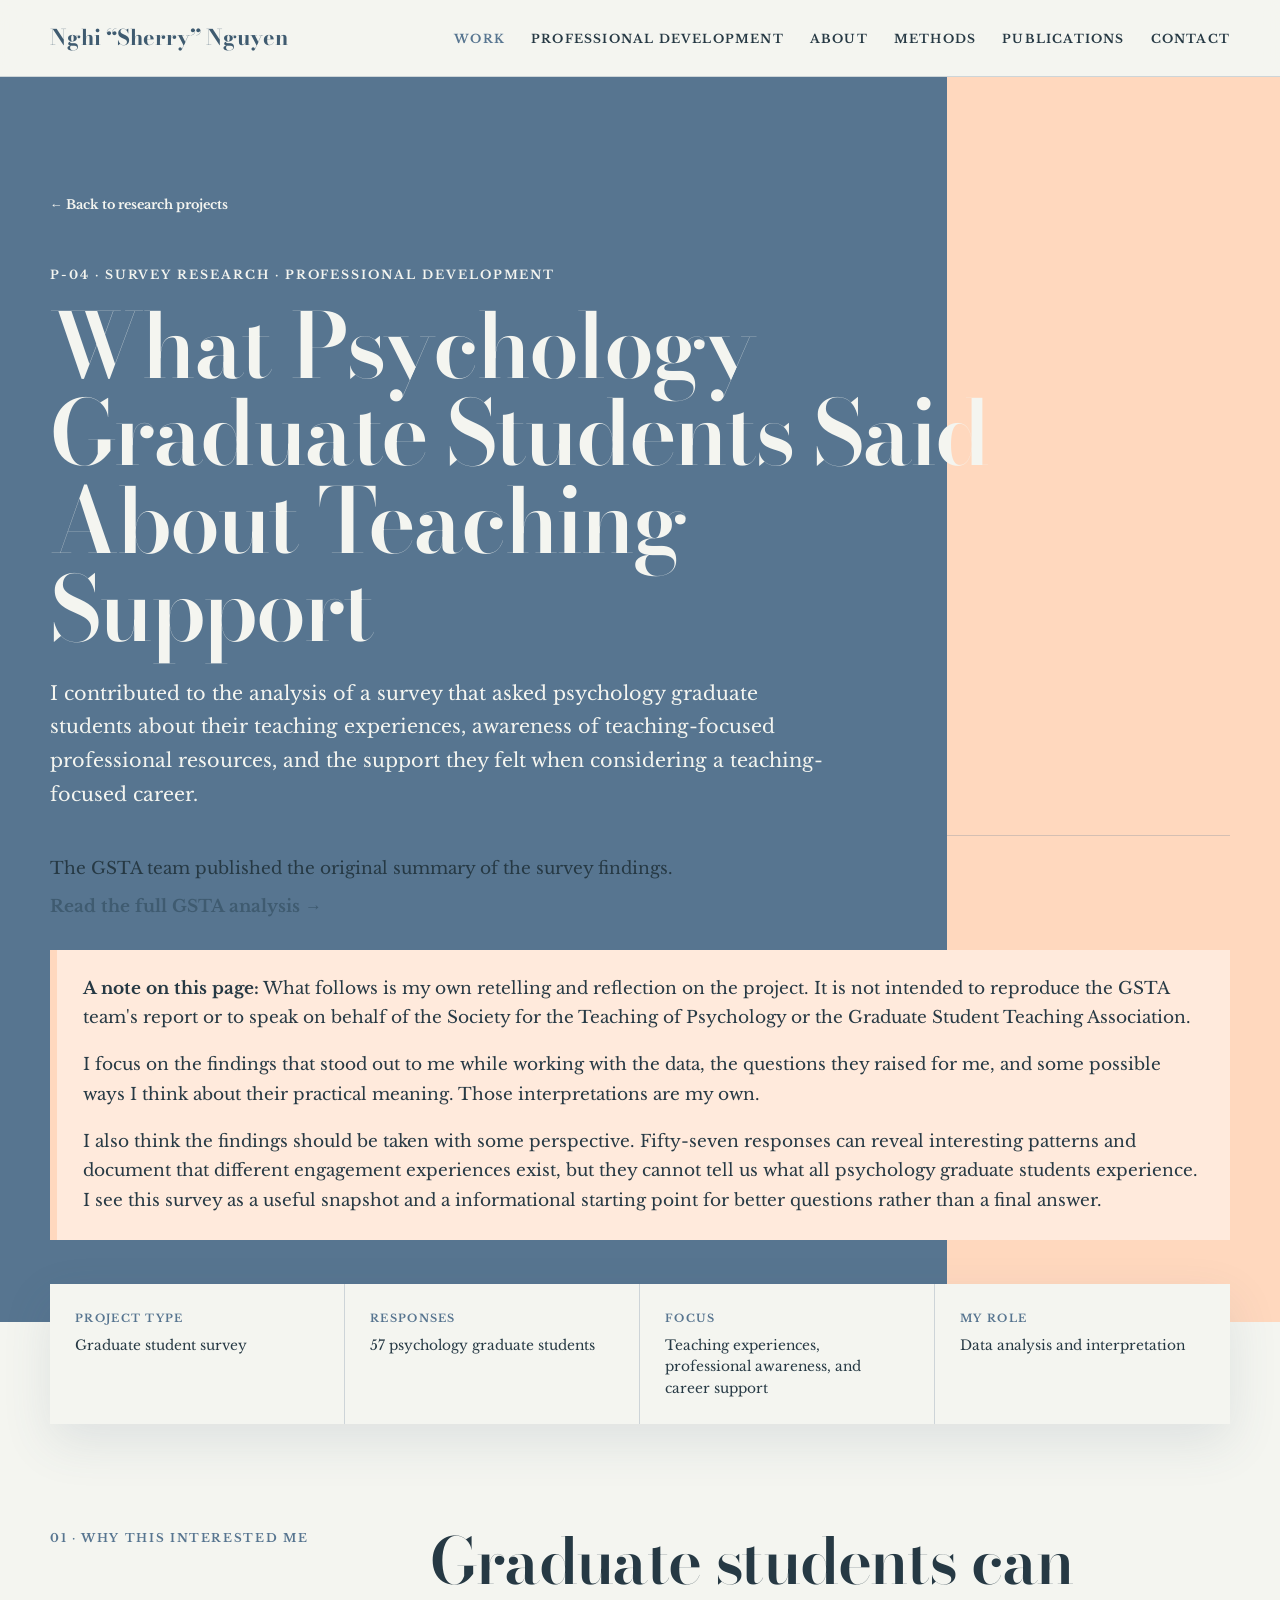
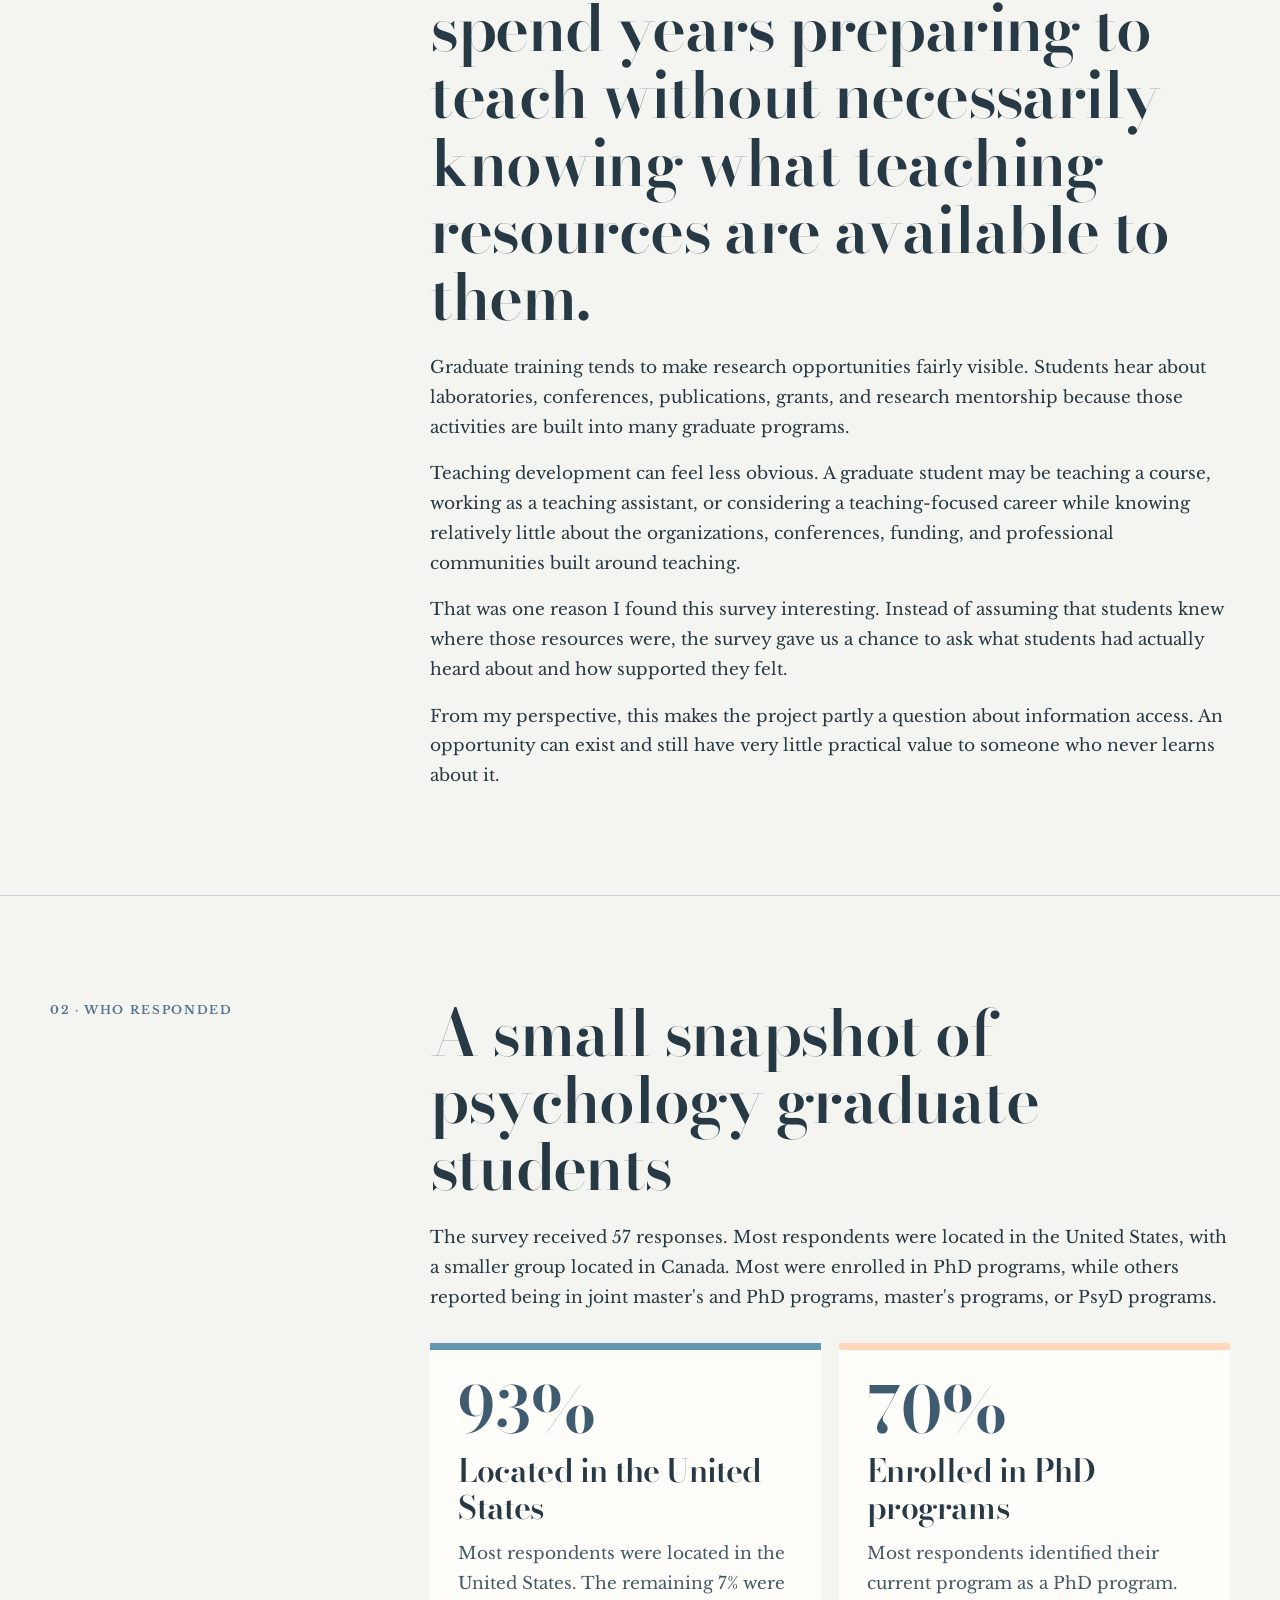
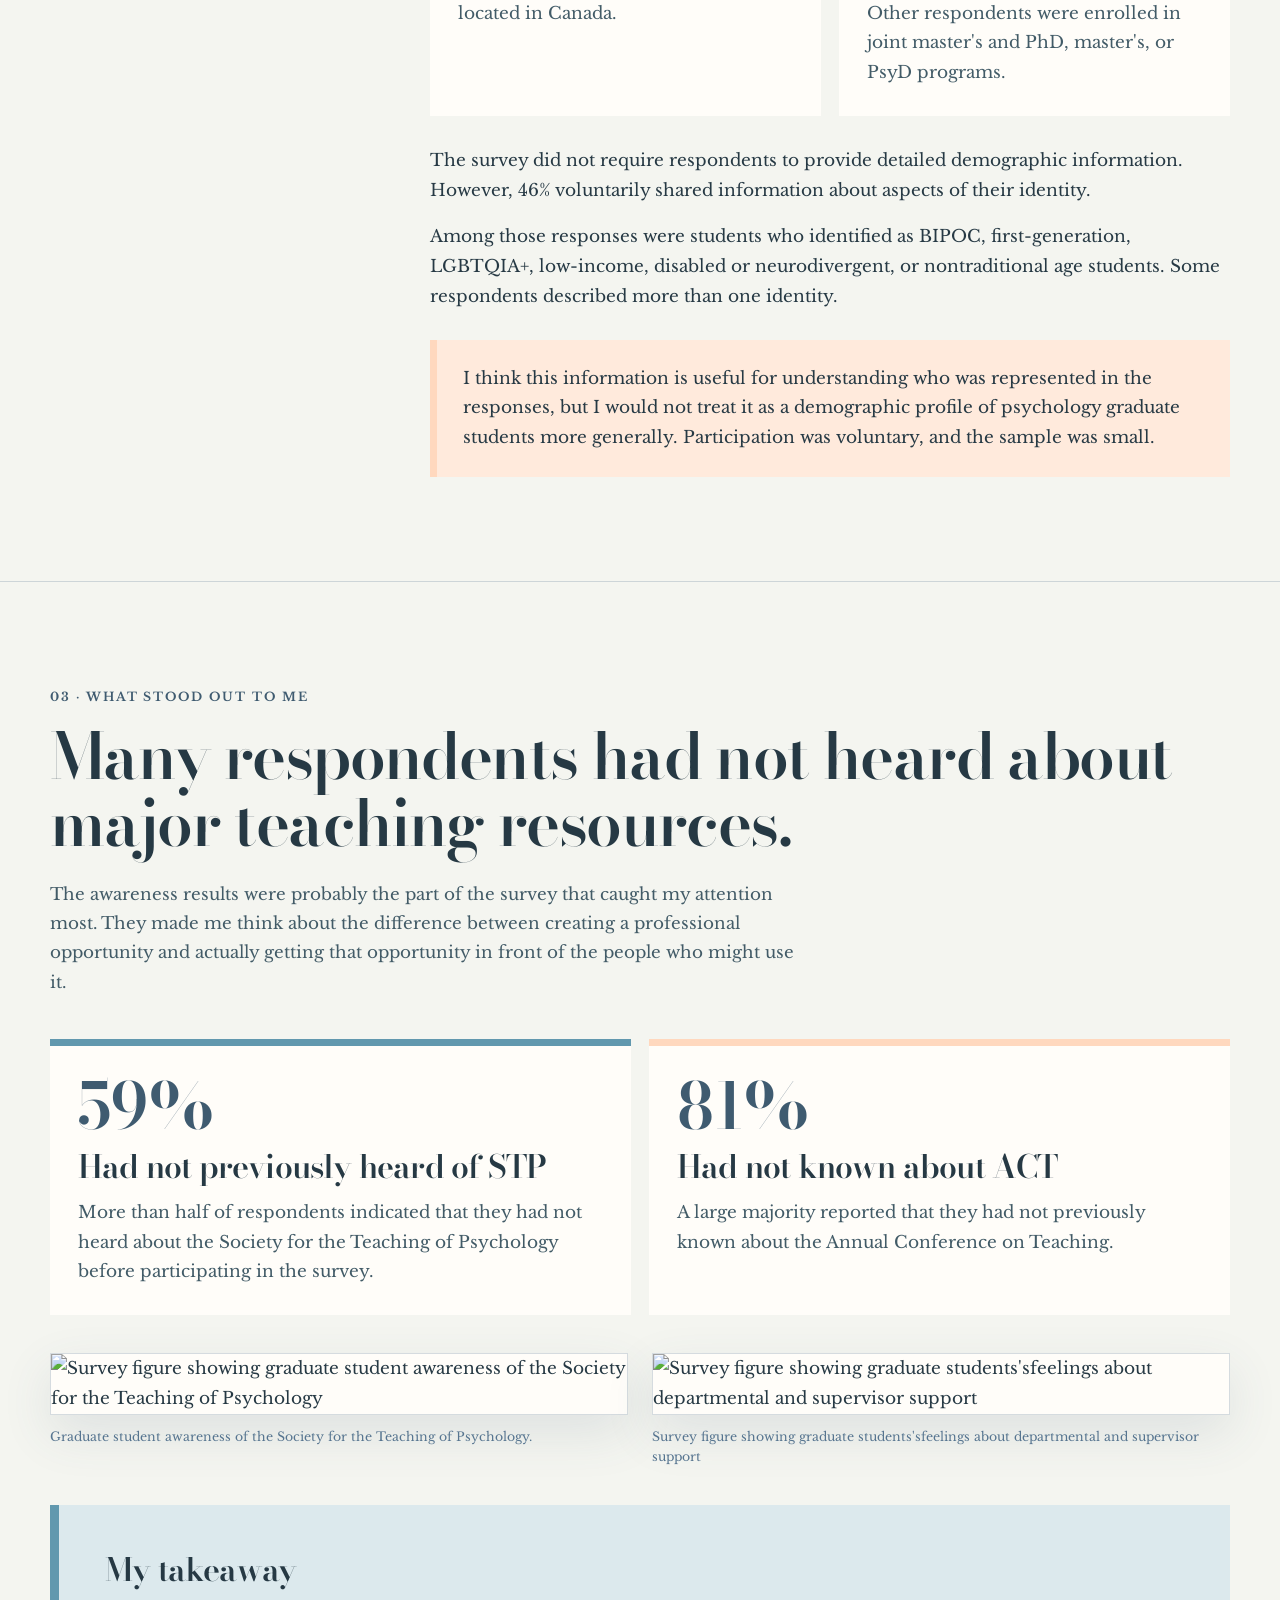
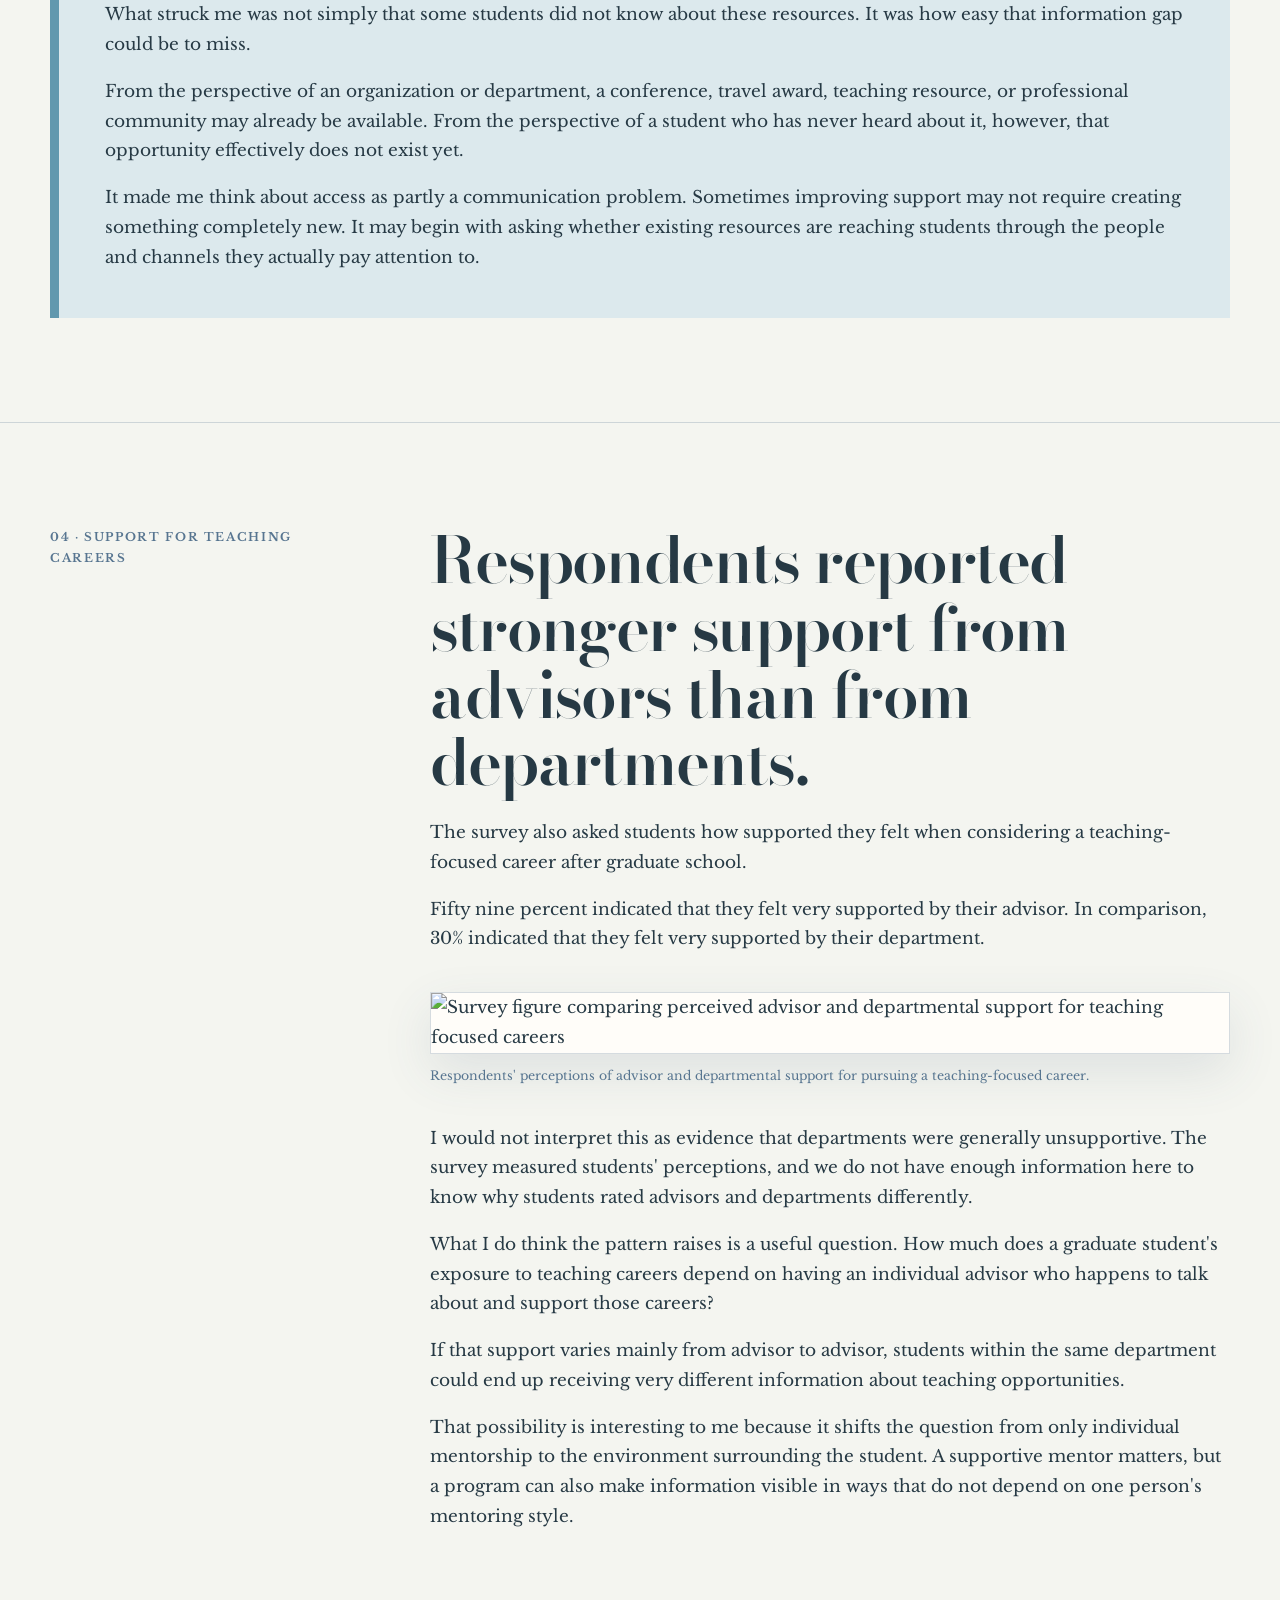
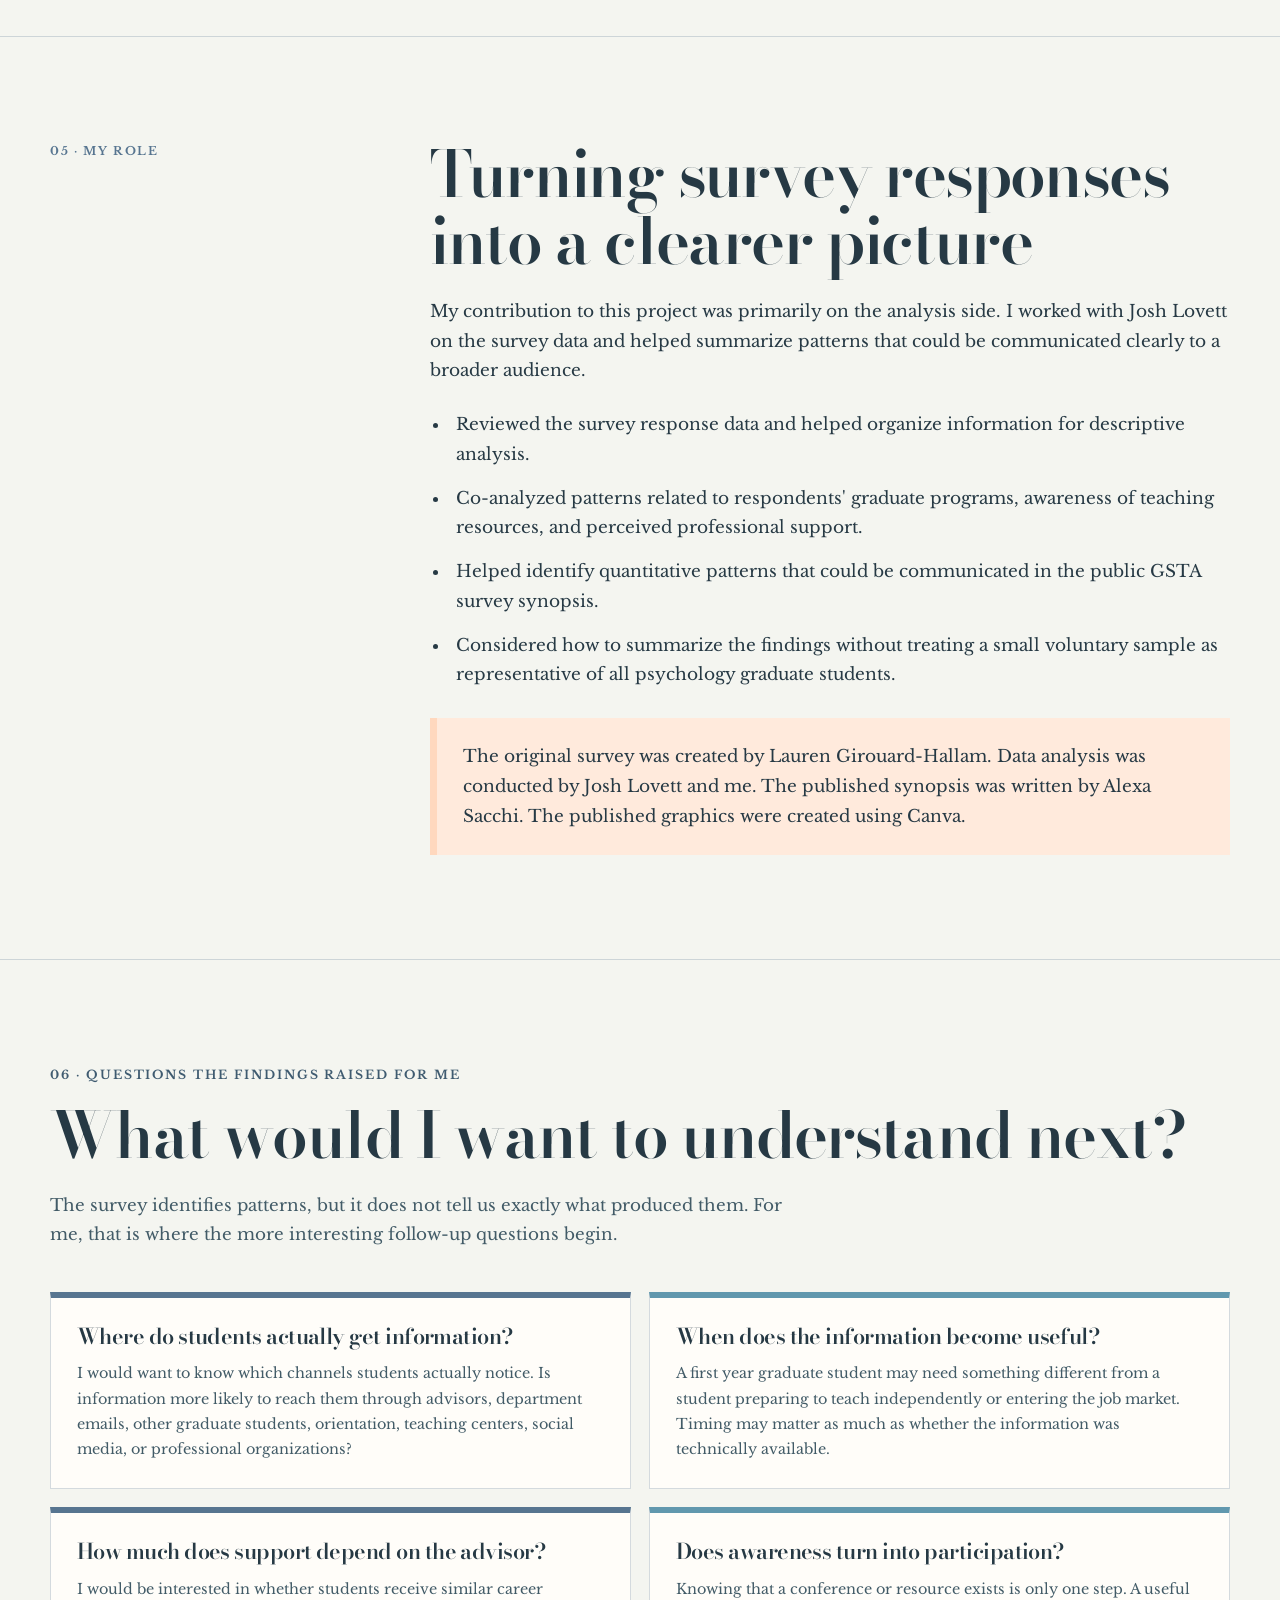
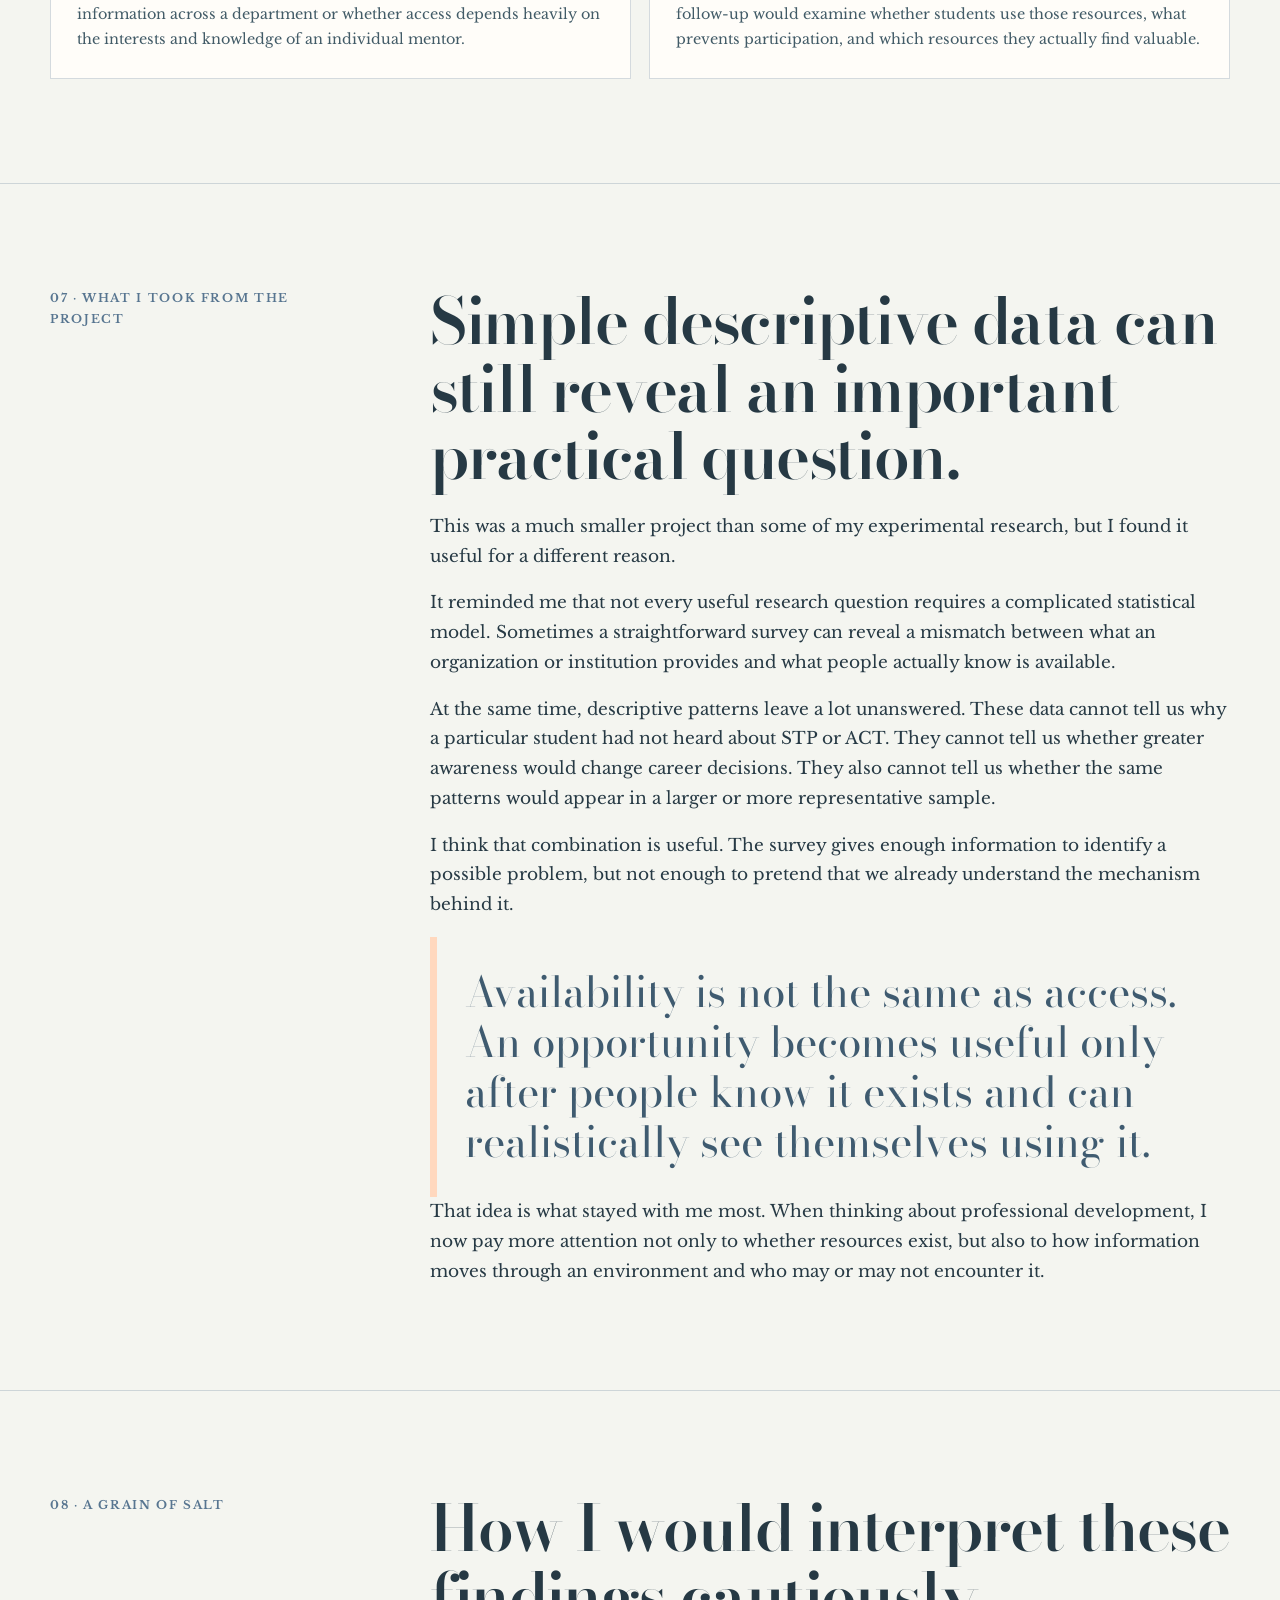
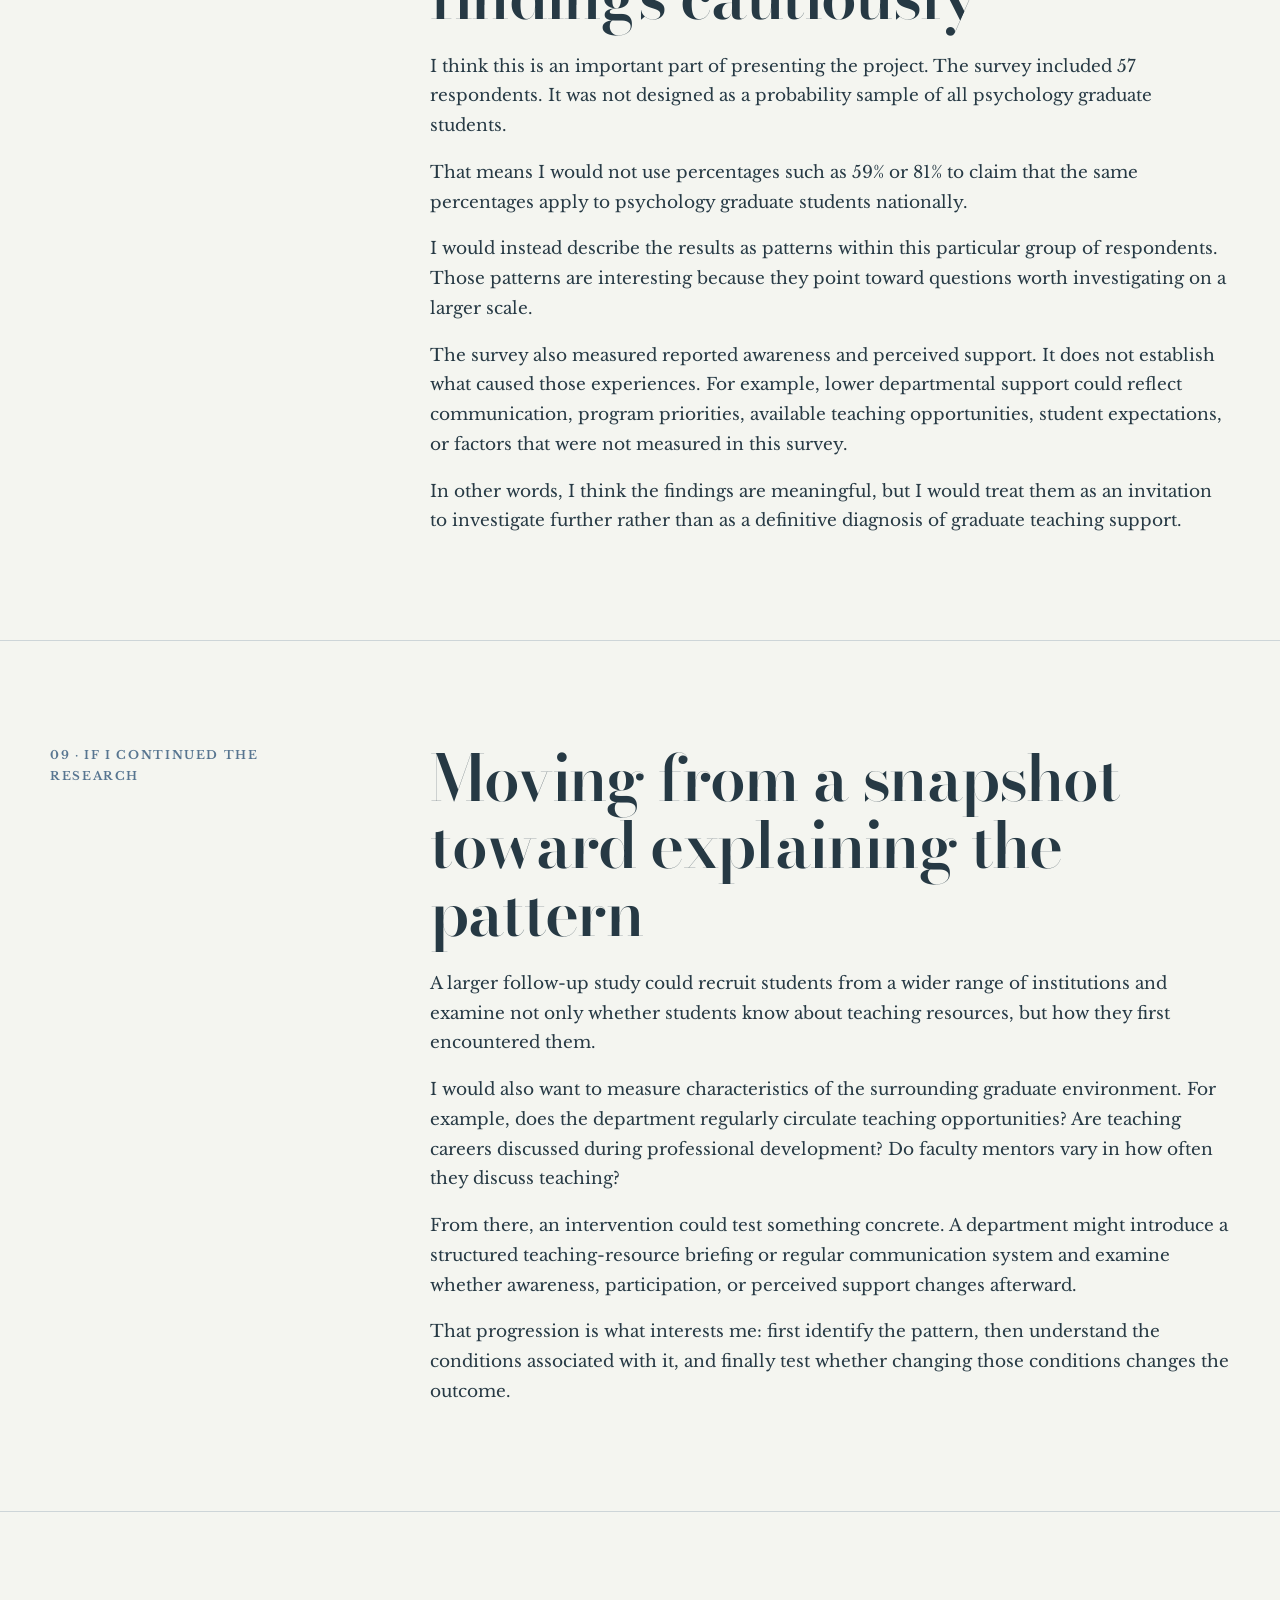
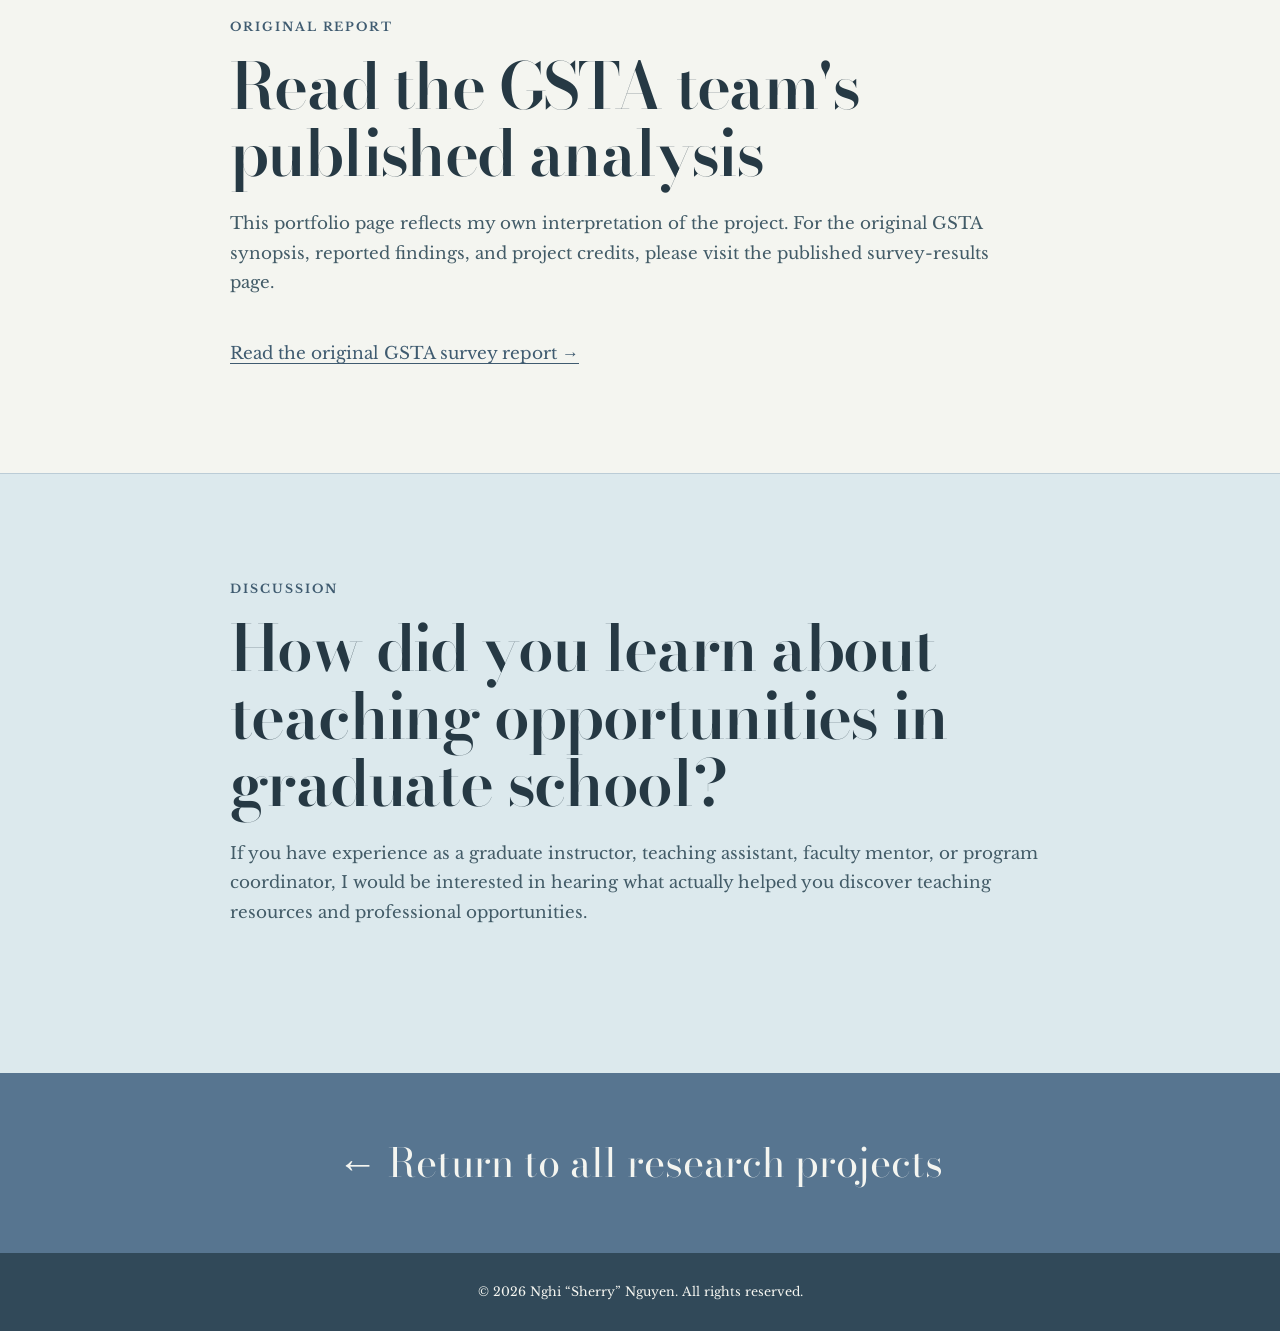
==== gsta.html @ 6482a4ff "Create gsta.html" ====
<!DOCTYPE html>
<html lang="en">

<head>

  <meta charset="UTF-8">

  <meta
    name="viewport"
    content="width=device-width, initial-scale=1.0"
  >

  <meta
    name="description"
    content="A personal research portfolio reflection on a survey of psychology graduate students' teaching experiences, professional awareness, and perceived career support."
  >

  <title>
    Graduate Student Teaching Assistant Experiences
  </title>

  <link rel="stylesheet" href="./themestyles.css">


  <style>

    /* ---------------------------------
       PERSONAL REFLECTION NOTE
    --------------------------------- */

    .personal-note {
      margin-top: 28px;
      padding: 24px 26px;

      background: var(--peach-soft);
      border-left: 7px solid var(--peach);

      color: var(--ink);
    }

    .personal-note p {
      color: var(--ink);
    }

    .personal-note p:last-child {
      margin-bottom: 0;
    }


    /* ---------------------------------
       SOURCE LINK
    --------------------------------- */

    .source-note {
      margin-top: 24px;
      padding-top: 18px;

      border-top: 1px solid var(--line);
    }

    .source-note p {
      margin-bottom: 8px;
    }


    /* ---------------------------------
       FINDING CARDS
    --------------------------------- */

    .finding-grid {
      display: grid;

      grid-template-columns:
        repeat(2, minmax(0, 1fr));

      gap: 18px;

      margin-top: 30px;
      margin-bottom: 30px;
    }


    .finding-card {
      padding: 28px;

      background: var(--paper);

      border-top:
        7px solid var(--delphinium);
    }


    .finding-card:nth-child(even) {
      border-top-color: var(--peach);
    }


    .finding-number {
      display: block;

      margin-bottom: 10px;

      color: var(--slate-dark);

      font-family: var(--display);

      font-size:
        clamp(2.5rem, 5vw, 4rem);

      font-weight: 600;

      line-height: 1;
    }


    .finding-card h3 {
      color: var(--ink);
    }


    .finding-card p {
      margin-bottom: 0;

      color: #425b67;
    }


    /* ---------------------------------
       IMAGES INSIDE CASE STUDY
    --------------------------------- */

    .case-figure {
      margin: 38px 0;
    }


    .case-figure img {
      width: 100%;
      height: auto;

      display: block;

      background: var(--paper);

      border: 1px solid var(--line);

      box-shadow: var(--shadow);
    }


    .case-figure figcaption {
      margin-top: 12px;

      color: var(--slate);

      font-size: 0.78rem;

      line-height: 1.6;
    }


    .case-image-grid {
      display: grid;

      grid-template-columns:
        repeat(2, minmax(0, 1fr));

      gap: 24px;

      margin: 38px 0;
    }


    .case-image-grid .case-figure {
      margin: 0;
    }


    /* ---------------------------------
       REFLECTION PANEL
    --------------------------------- */

    .reflection-panel {
      margin-top: 34px;

      padding:
        clamp(28px, 5vw, 46px);

      background: var(--blue-soft);

      border-left:
        9px solid var(--delphinium);

      color: var(--ink);
    }


    .reflection-panel h3 {
      color: var(--ink);
    }


    .reflection-panel p {
      color: var(--ink);
    }


    .reflection-panel p:last-child {
      margin-bottom: 0;
    }


    /* ---------------------------------
       ROLE LIST
    --------------------------------- */

    .role-list {
      margin-top: 24px;
    }


    .role-list li {
      margin-bottom: 14px;
    }


    /* ---------------------------------
       RESPONSIVE
    --------------------------------- */

    @media (max-width: 900px) {

      .finding-grid,
      .case-image-grid {
        grid-template-columns: 1fr;
      }

    }

  </style>

</head>



<body>


  <!-- =================================
       NAVIGATION
  ================================== -->

  <nav
    class="site-nav"
    aria-label="Primary navigation"
  >

    <div class="container nav-inner">

      <a
        class="site-name"
        href="index.html#top"
      >
        Nghi “Sherry” Nguyen
      </a>


      <div class="nav-links">

        <a
          href="index.html#work"
          aria-current="page"
        >
          Work
        </a>

        <a
          href="index.html#professional-development"
        >
          Professional Development
        </a>

        <a href="index.html#about">
          About
        </a>

        <a href="index.html#methods">
          Methods
        </a>

        <a href="index.html#publications">
          Publications
        </a>

        <a href="index.html#contact">
          Contact
        </a>

      </div>

    </div>

  </nav>



  <!-- =================================
       HERO
  ================================== -->

  <header class="case-hero">

    <div class="container">

      <a
        class="back-link"
        href="index.html#work"
      >
        ← Back to research projects
      </a>


      <p class="eyebrow">
        P-04 · Survey research · Professional development
      </p>


      <h1>
        What Psychology Graduate Students Said About Teaching Support
      </h1>


      <p class="case-summary">

        I contributed to the analysis of a survey that asked psychology
        graduate students about their teaching experiences, awareness of
        teaching-focused professional resources, and the support they felt
        when considering a teaching-focused career.

      </p>


      <div class="source-note">

        <p>
          The GSTA team published the original summary of the survey findings.
        </p>

        <a
          class="text-link"
          href="https://teachpsych.org/GSTA-Corner/13479927"
          target="_blank"
          rel="noopener noreferrer"
        >
          Read the full GSTA analysis →
        </a>

      </div>


      <div class="personal-note">

        <p>

          <strong>A note on this page:</strong>

          What follows is my own retelling and reflection on the project.
          It is not intended to reproduce the GSTA team's report or to speak
          on behalf of the Society for the Teaching of Psychology or the
          Graduate Student Teaching Association.

        </p>


        <p>

          I focus on the findings that stood out to me while working with
          the data, the questions they raised for me, and some possible ways
          I think about their practical meaning. Those interpretations are
          my own.

        </p>


        <p>

          I also think the findings should be taken with some perspective.
          Fifty-seven responses can reveal interesting patterns and document that different engagement experiences exist, but they
          cannot tell us what all psychology graduate students experience.
          I see this survey as a useful snapshot and a informational starting point for
          better questions rather than a final answer.

        </p>

      </div>

    </div>

  </header>



  <main>


    <!-- =================================
         PROJECT SNAPSHOT
    ================================== -->

    <div class="container snapshot-wrap">

      <dl class="snapshot">


        <div>

          <dt>
            Project type
          </dt>

          <dd>
            Graduate student survey
          </dd>

        </div>


        <div>

          <dt>
            Responses
          </dt>

          <dd>
            57 psychology graduate students
          </dd>

        </div>


        <div>

          <dt>
            Focus
          </dt>

          <dd>
            Teaching experiences, professional awareness,
            and career support
          </dd>

        </div>


        <div>

          <dt>
            My role
          </dt>

          <dd>
            Data analysis and interpretation
          </dd>

        </div>


      </dl>

    </div>



    <!-- =================================
         01
    ================================== -->

    <section class="case-section">

      <div class="container case-layout">


        <p class="case-kicker">
          01 · Why this interested me 
        </p>


        <div class="case-content">


          <h2>
            Graduate students can spend years preparing to teach without
            necessarily knowing what teaching resources are available to them.
          </h2>


          <p>

            Graduate training tends to make research opportunities fairly
            visible. Students hear about laboratories, conferences,
            publications, grants, and research mentorship because those
            activities are built into many graduate programs.

          </p>


          <p>

            Teaching development can feel less obvious. A graduate student
            may be teaching a course, working as a teaching assistant, or
            considering a teaching-focused career while knowing relatively
            little about the organizations, conferences, funding, and
            professional communities built around teaching.

          </p>


          <p>

            That was one reason I found this survey interesting. Instead of
            assuming that students knew where those resources were, the survey
            gave us a chance to ask what students had actually heard about and
            how supported they felt.

          </p>


          <p>

            From my perspective, this makes the project partly a question
            about information access. An opportunity can exist and still have
            very little practical value to someone who never learns about it.

          </p>


        </div>

      </div>

    </section>



    <!-- =================================
         02
    ================================== -->

    <section class="case-section soft-blue-band">

      <div class="container case-layout">


        <p class="case-kicker">
          02 · Who responded
        </p>


        <div class="case-content">


          <h2>
            A small snapshot of psychology graduate students
          </h2>


          <p>

            The survey received 57 responses. Most respondents were located
            in the United States, with a smaller group located in Canada.
            Most were enrolled in PhD programs, while others reported being
            in joint master's and PhD programs, master's programs, or PsyD
            programs.

          </p>


          <div class="finding-grid">


            <article class="finding-card">

              <span class="finding-number">
                93%
              </span>

              <h3>
                Located in the United States
              </h3>

              <p>

                Most respondents were located in the United States.
                The remaining 7% were located in Canada.

              </p>

            </article>



            <article class="finding-card">

              <span class="finding-number">
                70%
              </span>

              <h3>
                Enrolled in PhD programs
              </h3>

              <p>

                Most respondents identified their current program as a
                PhD program. Other respondents were enrolled in joint
                master's and PhD, master's, or PsyD programs.

              </p>

            </article>


          </div>


          <p>

            The survey did not require respondents to provide detailed
            demographic information. However, 46% voluntarily shared
            information about aspects of their identity.

          </p>


          <p>

            Among those responses were students who identified as BIPOC,
            first-generation, LGBTQIA+, low-income, disabled or
            neurodivergent, or nontraditional age students. Some respondents
            described more than one identity.

          </p>


          <div class="personal-note">

            <p>

              I think this information is useful for understanding who was
              represented in the responses, but I would not treat it as a
              demographic profile of psychology graduate students more
              generally. Participation was voluntary, and the sample was small.

            </p>

          </div>


        </div>

      </div>

    </section>



    <!-- =================================
         03
    ================================== -->

    <section class="case-section">

      <div class="container">


        <p class="eyebrow">
          03 · What stood out to me
        </p>


        <h2>
          Many respondents had not heard about major teaching resources.
        </h2>


        <p class="section-intro">

          The awareness results were probably the part of the survey that
          caught my attention most. They made me think about the difference
          between creating a professional opportunity and actually getting
          that opportunity in front of the people who might use it.

        </p>



        <div class="finding-grid">


          <article class="finding-card">

            <span class="finding-number">
              59%
            </span>

            <h3>
              Had not previously heard of STP
            </h3>

            <p>

              More than half of respondents indicated that they had not
              heard about the Society for the Teaching of Psychology before
              participating in the survey.

            </p>

          </article>



          <article class="finding-card">

            <span class="finding-number">
              81%
            </span>

            <h3>
              Had not known about ACT
            </h3>

            <p>

              A large majority reported that they had not previously known
              about the Annual Conference on Teaching.

            </p>

          </article>


        </div>



        <!-- =================================
             SURVEY IMAGES
        ================================== -->

        <div class="case-image-grid">


          <figure class="case-figure">

            <img
              src="https://teachpsych.org/resources/Pictures/gsta/Heard%20of%20STP.png"
              alt="Survey figure showing graduate student awareness of the Society for the Teaching of Psychology"
            >

            <figcaption>

              Graduate student awareness of the Society for the Teaching 
              of Psychology.

            </figcaption>

          </figure>



          <figure class="case-figure">

            <img
              src="https://teachpsych.org/resources/Pictures/gsta/Heard%20of%20STP%20(1).png"
              alt="Survey figure showing graduate students'sfeelings about departmental and supervisor support"
            >

            <figcaption>

             Survey figure showing graduate students'sfeelings about departmental and supervisor support

            </figcaption>

          </figure>


        </div>



        <div class="reflection-panel">


          <h3>
            My takeaway
          </h3>


          <p>

            What struck me was not simply that some students did not know
            about these resources. It was how easy that information gap
            could be to miss.

          </p>


          <p>

            From the perspective of an organization or department, a
            conference, travel award, teaching resource, or professional
            community may already be available. From the perspective of a
            student who has never heard about it, however, that opportunity
            effectively does not exist yet.

          </p>


          <p>

            It made me think about access as partly a communication problem.
            Sometimes improving support may not require creating something
            completely new. It may begin with asking whether existing
            resources are reaching students through the people and channels
            they actually pay attention to.

          </p>


        </div>


      </div>

    </section>



    <!-- =================================
         04
    ================================== -->

    <section class="case-section peach-band">

      <div class="container case-layout">


        <p class="case-kicker">
          04 · Support for teaching careers
        </p>


        <div class="case-content">


          <h2>
            Respondents reported stronger support from advisors than from departments.
          </h2>


          <p>

            The survey also asked students how supported they felt when
            considering a teaching-focused career after graduate school.

          </p>


          <p>

            Fifty nine percent indicated that they felt very supported by
            their advisor. In comparison, 30% indicated that they felt very
            supported by their department.

          </p>



          <figure class="case-figure">


            <img
              src="images/gsta-career-support.png"
              alt="Survey figure comparing perceived advisor and departmental support for teaching focused careers"
            >


            <figcaption>

              Respondents' perceptions of advisor and departmental support
              for pursuing a teaching-focused career.

            </figcaption>


          </figure>



          <p>

            I would not interpret this as evidence that departments were
            generally unsupportive. The survey measured students' perceptions,
            and we do not have enough information here to know why students
            rated advisors and departments differently.

          </p>


          <p>

            What I do think the pattern raises is a useful question. How much
            does a graduate student's exposure to teaching careers depend on
            having an individual advisor who happens to talk about and support
            those careers?

          </p>


          <p>

            If that support varies mainly from advisor to advisor, students
            within the same department could end up receiving very different
            information about teaching opportunities.

          </p>


          <p>

            That possibility is interesting to me because it shifts the
            question from only individual mentorship to the environment
            surrounding the student. A supportive mentor matters, but a
            program can also make information visible in ways that do not
            depend on one person's mentoring style.

          </p>


        </div>

      </div>

    </section>



    <!-- =================================
         05
    ================================== -->

    <section class="case-section">

      <div class="container case-layout">


        <p class="case-kicker">
          05 · My role
        </p>


        <div class="case-content">


          <h2>
            Turning survey responses into a clearer picture
          </h2>


          <p>

            My contribution to this project was primarily on the analysis
            side. I worked with Josh Lovett on the survey data and helped
            summarize patterns that could be communicated clearly to a
            broader audience.

          </p>


          <ul class="role-list">


            <li>

              Reviewed the survey response data and helped organize
              information for descriptive analysis.

            </li>


            <li>

              Co-analyzed patterns related to respondents' graduate programs,
              awareness of teaching resources, and perceived professional
              support.

            </li>


            <li>

              Helped identify quantitative patterns that could be communicated
              in the public GSTA survey synopsis.

            </li>


            <li>

              Considered how to summarize the findings without treating a
              small voluntary sample as representative of all psychology
              graduate students.

            </li>


          </ul>



          <div class="personal-note">

            <p>

              The original survey was created by Lauren Girouard-Hallam.
              Data analysis was conducted by Josh Lovett and me.
              The published synopsis was written by Alexa Sacchi.
              The published graphics were created using Canva.

            </p>

          </div>


        </div>

      </div>

    </section>



    <!-- =================================
         06
    ================================== -->

    <section class="case-section soft-blue-band">

      <div class="container">


        <p class="eyebrow">
          06 · Questions the findings raised for me
        </p>


        <h2>
          What would I want to understand next?
        </h2>


        <p class="section-intro">

          The survey identifies patterns, but it does not tell us exactly
          what produced them. For me, that is where the more interesting
          follow-up questions begin.

        </p>



        <div class="implication-grid">


          <article class="implication-card">

            <h3>
              Where do students actually get information?
            </h3>

            <p>

              I would want to know which channels students actually notice.
              Is information more likely to reach them through advisors,
              department emails, other graduate students, orientation,
              teaching centers, social media, or professional organizations?

            </p>

          </article>



          <article class="implication-card">

            <h3>
              When does the information become useful?
            </h3>

            <p>

              A first year graduate student may need something different from
              a student preparing to teach independently or entering the job
              market. Timing may matter as much as whether the information
              was technically available.

            </p>

          </article>



          <article class="implication-card">

            <h3>
              How much does support depend on the advisor?
            </h3>

            <p>

              I would be interested in whether students receive similar career
              information across a department or whether access depends heavily
              on the interests and knowledge of an individual mentor.

            </p>

          </article>



          <article class="implication-card">

            <h3>
              Does awareness turn into participation?
            </h3>

            <p>

              Knowing that a conference or resource exists is only one step.
              A useful follow-up would examine whether students use those
              resources, what prevents participation, and which resources
              they actually find valuable.

            </p>

          </article>


        </div>


      </div>

    </section>



    <!-- =================================
         07
    ================================== -->

    <section class="case-section">

      <div class="container case-layout">


        <p class="case-kicker">
          07 · What I took from the project
        </p>


        <div class="case-content">


          <h2>
            Simple descriptive data can still reveal an important practical question.
          </h2>


          <p>

            This was a much smaller project than some of my experimental
            research, but I found it useful for a different reason.

          </p>


          <p>

            It reminded me that not every useful research question requires a
            complicated statistical model. Sometimes a straightforward survey
            can reveal a mismatch between what an organization or institution
            provides and what people actually know is available.

          </p>


          <p>

            At the same time, descriptive patterns leave a lot unanswered.
            These data cannot tell us why a particular student had not heard
            about STP or ACT. They cannot tell us whether greater awareness
            would change career decisions. They also cannot tell us whether
            the same patterns would appear in a larger or more representative
            sample.

          </p>


          <p>

            I think that combination is useful. The survey gives enough
            information to identify a possible problem, but not enough to
            pretend that we already understand the mechanism behind it.

          </p>



          <blockquote class="pull-quote">

            Availability is not the same as access. An opportunity becomes
            useful only after people know it exists and can realistically
            see themselves using it.

          </blockquote>


          <p>

            That idea is what stayed with me most. When thinking about
            professional development, I now pay more attention not only to
            whether resources exist, but also to how information moves through
            an environment and who may or may not encounter it.

          </p>


        </div>

      </div>

    </section>



    <!-- =================================
         08
    ================================== -->

    <section class="case-section peach-band">

      <div class="container case-layout">


        <p class="case-kicker">
          08 · A grain of salt
        </p>


        <div class="case-content">


          <h2>
            How I would interpret these findings cautiously
          </h2>


          <p>

            I think this is an important part of presenting the project.
            The survey included 57 respondents. It was not designed as a
            probability sample of all psychology graduate students.

          </p>


          <p>

            That means I would not use percentages such as 59% or 81% to
            claim that the same percentages apply to psychology graduate
            students nationally.

          </p>


          <p>

            I would instead describe the results as patterns within this
            particular group of respondents. Those patterns are interesting
            because they point toward questions worth investigating on a
            larger scale.

          </p>


          <p>

            The survey also measured reported awareness and perceived support.
            It does not establish what caused those experiences. For example,
            lower departmental support could reflect communication, program
            priorities, available teaching opportunities, student expectations,
            or factors that were not measured in this survey.

          </p>


          <p>

            In other words, I think the findings are meaningful, but I would
            treat them as an invitation to investigate further rather than as
            a definitive diagnosis of graduate teaching support.

          </p>


        </div>

      </div>

    </section>



    <!-- =================================
         09
    ================================== -->

    <section class="case-section soft-blue-band">

      <div class="container case-layout">


        <p class="case-kicker">
          09 · If I continued the research
        </p>


        <div class="case-content">


          <h2>
            Moving from a snapshot toward explaining the pattern
          </h2>


          <p>

            A larger follow-up study could recruit students from a wider range
            of institutions and examine not only whether students know about
            teaching resources, but how they first encountered them.

          </p>


          <p>

            I would also want to measure characteristics of the surrounding
            graduate environment. For example, does the department regularly
            circulate teaching opportunities? Are teaching careers discussed
            during professional development? Do faculty mentors vary in how
            often they discuss teaching?

          </p>


          <p>

            From there, an intervention could test something concrete. A
            department might introduce a structured teaching-resource briefing
            or regular communication system and examine whether awareness,
            participation, or perceived support changes afterward.

          </p>


          <p>

            That progression is what interests me: first identify the pattern,
            then understand the conditions associated with it, and finally test
            whether changing those conditions changes the outcome.

          </p>


        </div>

      </div>

    </section>



    <!-- =================================
         ORIGINAL SOURCE
    ================================== -->

    <section class="case-section">

      <div class="container narrow">


        <p class="eyebrow">
          Original report
        </p>


        <h2>
          Read the GSTA team's published analysis
        </h2>


        <p class="section-intro">

          This portfolio page reflects my own interpretation of the project.
          For the original GSTA synopsis, reported findings, and project
          credits, please visit the published survey-results page.

        </p>


        <a
          class="button-link"
          href="YOUR-GSTA-SURVEY-RESULTS-LINK"
          target="_blank"
          rel="noopener noreferrer"
        >
          Read the original GSTA survey report →
        </a>


      </div>

    </section>



    <!-- =================================
         DISCUSSION
    ================================== -->

    <section class="case-section discussion-section">

      <div class="container narrow">


        <p class="eyebrow">
          Discussion
        </p>


        <h2>
          How did you learn about teaching opportunities in graduate school?
        </h2>


        <p class="section-intro">

          If you have experience as a graduate instructor, teaching assistant,
          faculty mentor, or program coordinator, I would be interested in
          hearing what actually helped you discover teaching resources and
          professional opportunities.

        </p>


        <!--
          PASTE YOUR GISCUS SCRIPT HERE
          IF YOU WANT COMMENTS ON THIS PAGE
        -->


      </div>

    </section>



    <!-- =================================
         RETURN
    ================================== -->

    <div class="case-end">

      <a href="index.html#work">
        ← Return to all research projects
      </a>

    </div>


  </main>



  <!-- =================================
       FOOTER
  ================================== -->

  <footer>

    © 2026 Nghi “Sherry” Nguyen.
    All rights reserved.

  </footer>


</body>

</html>
---- themestyles.css ----
@import url("https://fonts.googleapis.com/css2?family=Bodoni+Moda:opsz,wght@6..96,500;6..96,600;6..96,700&family=Libre+Baskerville:ital,wght@0,400;0,700;1,400&display=swap");

:root {
  /* Sherry's portfolio palette */
  --peach: #ffd8be;
  --slate: #577590;
  --delphinium: #6198ae;
  --bright-white: #f4f5f0;

  /* Accessible supporting tones derived from the core palette */
  --ink: #263944;
  --slate-dark: #3f5b70;
  --blue-soft: #dce9ed;
  --peach-soft: #ffeadc;
  --paper: #fffdf9;
  --line: rgba(87, 117, 144, 0.25);
  --shadow: 0 18px 50px rgba(63, 91, 112, 0.12);
  --display: "Bodoni Moda", "Bodoni 72", "Bodoni MT", Didot, serif;
  --body: "Libre Baskerville", Baskerville, Georgia, serif;
}

* {
  box-sizing: border-box;
}

html {
  scroll-behavior: smooth;
  scroll-padding-top: 88px;
}

body {
  margin: 0;
  color: var(--ink);
  background: var(--bright-white);
  font-family: var(--body);
  font-size: 17px;
  line-height: 1.75;
  text-rendering: optimizeLegibility;
}

img {
  display: block;
  max-width: 100%;
}

a {
  color: var(--slate-dark);
  text-decoration-thickness: 1px;
  text-underline-offset: 4px;
}

a:hover {
  color: var(--delphinium);
}

a:focus-visible {
  outline: 3px solid var(--peach);
  outline-offset: 4px;
}

p,
ul,
ol {
  margin-top: 0;
}

h1,
h2,
h3,
h4 {
  margin-top: 0;
  color: var(--ink);
  font-family: var(--display);
  font-weight: 600;
  letter-spacing: -0.025em;
}

h1 {
  max-width: 940px;
  margin-bottom: 24px;
  font-size: clamp(3rem, 7vw, 6.2rem);
  line-height: 0.98;
}

h2 {
  margin-bottom: 22px;
  font-size: clamp(2.25rem, 5vw, 4rem);
  line-height: 1.05;
}

h3 {
  margin-bottom: 12px;
  font-size: clamp(1.45rem, 3vw, 2rem);
  line-height: 1.18;
}

h4 {
  margin-bottom: 8px;
  font-size: 1.2rem;
}

.container {
  width: min(1180px, calc(100% - 48px));
  margin-inline: auto;
}

.narrow {
  width: min(820px, calc(100% - 48px));
  margin-inline: auto;
}

.eyebrow {
  margin: 0 0 16px;
  color: var(--slate-dark);
  font-family: var(--body);
  font-size: 0.76rem;
  font-weight: 700;
  letter-spacing: 0.16em;
  text-transform: uppercase;
}

.section-intro {
  max-width: 760px;
  margin-bottom: 42px;
  color: #425b67;
  font-size: 1.05rem;
}

.site-nav {
  position: sticky;
  top: 0;
  z-index: 100;
  background: rgba(244, 245, 240, 0.94);
  border-bottom: 1px solid var(--line);
  backdrop-filter: blur(14px);
}

.nav-inner {
  min-height: 76px;
  display: flex;
  align-items: center;
  justify-content: space-between;
  gap: 28px;
}

.site-name {
  color: var(--slate-dark);
  font-family: var(--display);
  font-size: 1.35rem;
  font-weight: 700;
  line-height: 1;
  text-decoration: none;
  white-space: nowrap;
}

.nav-links {
  display: flex;
  flex-wrap: wrap;
  justify-content: flex-end;
  gap: 10px 26px;
}

.nav-links a {
  color: var(--ink);
  font-size: 0.75rem;
  font-weight: 700;
  letter-spacing: 0.1em;
  text-decoration: none;
  text-transform: uppercase;
}

.nav-links a:hover,
.nav-links a[aria-current="page"] {
  color: var(--slate);
}

.hero {
  position: relative;
  overflow: hidden;
  padding: clamp(76px, 11vw, 138px) 0;
  background:
    linear-gradient(90deg, var(--delphinium) 0 69%, var(--peach) 69% 100%);
}

.hero::after {
  position: absolute;
  width: 360px;
  height: 360px;
  right: -105px;
  bottom: -150px;
  border: 1px solid rgba(87, 117, 144, 0.32);
  border-radius: 50%;
  content: "";
}

.hero-grid {
  position: relative;
  z-index: 1;
  display: grid;
  grid-template-columns: minmax(0, 1.55fr) minmax(250px, 0.55fr);
  gap: clamp(42px, 8vw, 105px);
  align-items: center;
} /* Hero eyebrow: DEVELOPMENTAL AND QUANTITATIVE SCIENTIST  */
.hero .eyebrow {
  color: var(--peach);
}

/* Main hero heading */
.hero h1 {
  color: var(--bright-white);
}

.hero h1 em {
  color: var(--peach);
  font-weight: 500;
}

.hero-summary {
  max-width: 760px;
  margin-bottom: 0;
  color: var(--bright-white);
  font-size: clamp(1rem, 2vw, 1.17rem);
}

.hero-mark {
  position: relative;
  width: min(100%, 300px);
  aspect-ratio: 1;
  margin-inline: auto;
  display: grid;
  place-items: center;
  color: var(--bright-white);
  background: var(--slate);
  border: 12px solid rgba(244, 245, 240, 0.78);
  border-radius: 50%;
  box-shadow: 0 0 0 1px var(--slate), var(--shadow);
  font-family: var(--display);
  font-size: clamp(4rem, 9vw, 6.4rem);
  font-weight: 600;
  letter-spacing: -0.08em;
}

.profile-photo {
  position: absolute;
  inset: 0;
  width: 100%;
  height: 100%;
  border-radius: 50%;
  object-fit: cover;
}

.tag-list {
  display: flex;
  flex-wrap: wrap;
  gap: 9px;
  margin: 28px 0 0;
  padding: 0;
  list-style: none;
}

.tag {
  padding: 7px 13px;
  color: var(--slate-dark);
  background: rgba(255, 216, 190, 0.54);
  border: 1px solid rgba(87, 117, 144, 0.25);
  border-radius: 999px;
  font-size: 0.75rem;
  font-weight: 700;
}

.actions {
  display: flex;
  flex-wrap: wrap;
  gap: 13px;
  margin-top: 34px;
}

.button,
.text-link {
  display: inline-flex;
  align-items: center;
  justify-content: center;
  gap: 8px;
  font-weight: 700;
  text-decoration: none;
}

.button {
  min-height: 50px;
  padding: 12px 22px;
  color: var(--bright-white);
  background: var(--slate);
  border: 1px solid var(--slate);
  border-radius: 2px;
  box-shadow: 0 8px 20px rgba(63, 91, 112, 0.14);
  font-size: 0.85rem;
  transition: transform 160ms ease, background 160ms ease;
}

.button:hover {
  color: var(--bright-white);
  background: var(--slate-dark);
  transform: translateY(-2px);
}

.button.secondary {
  color: var(--slate-dark);
  background: transparent;
  border-color: var(--slate);
  box-shadow: none;
}

.button.secondary:hover {
  color: var(--ink);
  background: var(--peach);
}

.text-link {
  color: var(--slate-dark);
}

.text-link:hover {
  color: var(--delphinium);
}

.section {
  padding: clamp(74px, 10vw, 118px) 0;
}

.section.blue-band {
  color: var(--bright-white);
  background: var(--slate);
}

.section.blue-band h2,
.section.blue-band h3,
.section.blue-band .eyebrow,
.section.blue-band .section-intro {
  color: var(--bright-white);
}

.section.peach-band {
  background: var(--peach);
}

.section.soft-blue-band {
  background: var(--blue-soft);
}

.section-heading {
  display: grid;
  grid-template-columns: minmax(0, 1fr) minmax(250px, 0.55fr);
  gap: 50px;
  align-items: end;
  margin-bottom: 44px;
}

.section-heading p {
  margin-bottom: 5px;
}

.work-grid {
  display: grid;
  grid-template-columns: repeat(3, minmax(0, 1fr));
  gap: 20px;
}

.project-card {
  min-height: 100%;
  display: flex;
  flex-direction: column;
  padding: 30px;
  color: var(--bright-white);
  background: rgba(255, 255, 255, 0.08);
  border-top: 8px solid var(--peach);
  box-shadow: 0 16px 42px rgba(33, 55, 68, 0.16);
}

.project-card:nth-child(2) {
  border-top-color: var(--delphinium);
}

.project-card:nth-child(3) {
  border-top-color: var(--slate-dark);
}

.project-number {
  display: block;
  margin-bottom: 35px;
  color: var(--peach);
  font-size: 0.72rem;
  font-weight: 700;
  letter-spacing: 0.12em;
  text-transform: uppercase;
}

.project-card p {
  color: var(--bright-white);
  font-size: 0.92rem;
}

.project-card .meta {
  margin-top: auto;
  padding-top: 18px;
  border-top: 1px solid rgba(244, 245, 240, 0.25);
  color: rgba(244, 245, 240, 0.9);
  font-size: 0.76rem;
  font-weight: 700;
}

.project-card .text-link {
  margin-top: 16px;
  justify-content: flex-start;
  font-size: 0.86rem;
  color: var(--bright-white);
}

.project-card .unavailable {
  color: var(--peach);
  cursor: default;
}

.two-column {
  display: grid;
  grid-template-columns: minmax(0, 0.9fr) minmax(0, 1.1fr);
  gap: clamp(45px, 8vw, 100px);
  align-items: start;
}

.pull-quote {
  margin: 0;
  padding: 30px 0 30px 28px;
  color: var(--slate-dark);
  border-left: 7px solid var(--peach);
  font-family: var(--display);
  font-size: clamp(1.7rem, 3.5vw, 2.65rem);
  line-height: 1.18;
}

.method-grid,
.implication-grid,
.metric-grid {
  display: grid;
  grid-template-columns: repeat(3, minmax(0, 1fr));
  gap: 18px;
}

.method-card,
.implication-card,
.metric-card {
  padding: 26px;
  background: var(--paper);
  border: 1px solid var(--line);
}

.method-card h3,
.implication-card h3 {
  font-size: 1.36rem;
}

.method-card p,
.implication-card p,
.metric-card p {
  margin-bottom: 0;
  color: #425b67;
  font-size: 0.9rem;
}

.publication-list {
  display: grid;
  gap: 15px;
  margin: 0;
  padding: 0;
  list-style: none;
}

.publication-list li {
  padding: 22px 24px;
  background: rgba(244, 245, 240, 0.88);
  border-left: 6px solid var(--slate);
}

.publication-list li:nth-child(even) {
  border-left-color: var(--peach);
}

.contact-panel {
  display: grid;
  grid-template-columns: minmax(0, 1.3fr) minmax(230px, 0.7fr);
  gap: 48px;
  align-items: end;
  padding: clamp(34px, 6vw, 62px);
  color: var(--bright-white);
  background: var(--slate-dark);
}

.contact-panel h2,
.contact-panel .eyebrow {
  color: var(--bright-white);
}

.contact-panel p {
  margin-bottom: 0;
}

.contact-links {
  display: flex;
  flex-direction: column;
  align-items: flex-start;
  gap: 8px;
}

.contact-panel a {
  color: var(--peach);
  font-weight: 700;
}

footer {
  padding: 28px 24px;
  color: var(--bright-white);
  background: #314959;
  font-size: 0.78rem;
  text-align: center;
}

/* Case-study pages */
.case-hero {
  padding: clamp(66px, 9vw, 112px) 0 82px;
  background:
    linear-gradient(90deg, var(--slate) 0 74%, var(--peach) 74% 100%);
}

.back-link {
  display: inline-block;
  margin-bottom: 48px;
  color: var(--bright-white);
  font-size: 0.8rem;
  font-weight: 700;
  text-decoration: none;
}

.case-hero .eyebrow,
.case-hero h1,
.case-summary {
  color: var(--bright-white);
}

.case-hero h1 {
  max-width: 960px;
  font-size: clamp(3rem, 7vw, 5.7rem);
}

.case-summary {
  max-width: 780px;
  margin-bottom: 0;
  font-size: clamp(1rem, 2vw, 1.2rem);
}

.snapshot-wrap {
  position: relative;
  z-index: 2;
  margin-top: -38px;
}

.snapshot {
  display: grid;
  grid-template-columns: repeat(4, minmax(0, 1fr));
  margin: 0;
  padding: 0;
  background: var(--bright-white);
  box-shadow: var(--shadow);
}

.snapshot div {
  padding: 25px;
  border-right: 1px solid var(--line);
}

.snapshot div:last-child {
  border-right: 0;
}

.snapshot dt {
  margin-bottom: 7px;
  color: var(--slate);
  font-size: 0.68rem;
  font-weight: 700;
  letter-spacing: 0.12em;
  text-transform: uppercase;
}

.snapshot dd {
  margin: 0;
  color: var(--ink);
  font-size: 0.86rem;
  line-height: 1.55;
}

.case-section {
  padding: clamp(68px, 9vw, 104px) 0;
}

.case-section + .case-section {
  border-top: 1px solid var(--line);
}

.case-layout {
  display: grid;
  grid-template-columns: minmax(190px, 0.4fr) minmax(0, 1.1fr);
  gap: clamp(35px, 7vw, 95px);
}

.case-kicker {
  position: sticky;
  top: 112px;
  align-self: start;
  color: var(--slate);
  font-size: 0.73rem;
  font-weight: 700;
  letter-spacing: 0.14em;
  text-transform: uppercase;
}

.case-content {
  max-width: 820px;
}

.case-content > p:last-child,
.case-content > ul:last-child {
  margin-bottom: 0;
}

.question-list,
.role-list,
.measure-list {
  padding-left: 1.2rem;
}

.question-list li,
.role-list li,
.measure-list li {
  margin-bottom: 12px;
  padding-left: 6px;
}

.research-question {
  margin: 32px 0 0;
  padding: 28px;
  background: var(--peach);
  font-family: var(--display);
  font-size: clamp(1.35rem, 3vw, 2rem);
  line-height: 1.35;
}

.metric-grid {
  margin-top: 32px;
}

.metric-card {
  border-top: 7px solid var(--delphinium);
}

.metric-card:nth-child(2) {
  border-top-color: var(--peach);
}

.metric-card:nth-child(3) {
  border-top-color: var(--slate);
}

.metric-number {
  display: block;
  margin-bottom: 10px;
  color: var(--slate-dark);
  font-family: var(--display);
  font-size: clamp(2.6rem, 5vw, 4rem);
  font-weight: 600;
  line-height: 1;
}

.metric-label {
  display: block;
  margin-bottom: 14px;
  font-size: 0.8rem;
  font-weight: 700;
  letter-spacing: 0.06em;
  text-transform: uppercase;
}

.insight-block {
  margin-top: 35px;
  padding: clamp(28px, 5vw, 48px);
  color: var(--bright-white);
  background: var(--slate-dark);
}

.insight-block p {
  margin-bottom: 0;
  color: var(--bright-white);
  font-family: var(--display);
  font-size: clamp(1.65rem, 3.5vw, 2.45rem);
  line-height: 1.25;
}

.theory-panel {
  padding: clamp(30px, 5vw, 50px);
  background: var(--blue-soft);
  border-left: 10px solid var(--delphinium);
}

.theory-panel p:last-child {
  margin-bottom: 0;
}

.application-section {
  background: var(--peach-soft);
}

.implication-grid {
  grid-template-columns: repeat(2, minmax(0, 1fr));
}

.implication-card {
  border-top: 6px solid var(--slate);
}

.implication-card:nth-child(even) {
  border-top-color: var(--delphinium);
}

.impact-measures {
  margin-top: 28px;
  padding: 26px 28px;
  background: var(--bright-white);
  border-left: 7px solid var(--peach);
}

.impact-measures p:last-child {
  margin-bottom: 0;
}

.next-study {
  display: grid;
  grid-template-columns: repeat(2, minmax(0, 1fr));
  gap: 22px;
}

.next-study > div {
  padding: 28px;
  background: var(--paper);
  border: 1px solid var(--line);
}

.case-end {
  padding: 55px 0;
  background: var(--slate);
  text-align: center;
}

.case-end a {
  color: var(--bright-white);
  font-family: var(--display);
  font-size: clamp(1.6rem, 4vw, 2.5rem);
  text-decoration: none;
}

@media (max-width: 900px) {
  .hero {
    background:
      linear-gradient(180deg, var(--bright-white) 0 76%, var(--peach) 76% 100%);
  }

  .hero-grid,
  .section-heading,
  .two-column,
  .contact-panel {
    grid-template-columns: 1fr;
  }

  .hero-grid {
    text-align: center;
  }

  .hero-summary {
    margin-inline: auto;
  }

  .tag-list,
  .actions {
    justify-content: center;
  }

  .hero-mark {
    width: 230px;
  }

  .work-grid,
  .method-grid,
  .metric-grid {
    grid-template-columns: 1fr;
  }

  .snapshot {
    grid-template-columns: repeat(2, minmax(0, 1fr));
  }

  .snapshot div:nth-child(2) {
    border-right: 0;
  }

  .snapshot div:nth-child(-n + 2) {
    border-bottom: 1px solid var(--line);
  }
}

@media (max-width: 680px) {
  body {
    font-size: 16px;
  }

  .container,
  .narrow {
    width: min(100% - 30px, 1180px);
  }

  .nav-inner {
    min-height: auto;
    padding: 15px 0;
    flex-direction: column;
    gap: 13px;
  }

  .nav-links {
    justify-content: center;
    gap: 7px 14px;
  }

  .nav-links a {
    font-size: 0.66rem;
  }

  .hero {
    padding-top: 62px;
  }

  .actions .button {
    width: 100%;
  }

  .section-heading {
    gap: 10px;
  }

  .case-hero {
    background: var(--slate);
  }

  .snapshot {
    grid-template-columns: 1fr;
  }

  .snapshot div,
  .snapshot div:nth-child(2) {
    border-right: 0;
    border-bottom: 1px solid var(--line);
  }

  .snapshot div:last-child {
    border-bottom: 0;
  }

  .case-layout,
  .implication-grid,
  .next-study {
    grid-template-columns: 1fr;
  }

  .case-kicker {
    position: static;
  }
}

@media (prefers-reduced-motion: reduce) {
  html {
    scroll-behavior: auto;
  }

  *,
  *::before,
  *::after {
    scroll-behavior: auto !important;
    transition: none !important;
  }
}

/* Discussion / comments area */

.discussion-section {
  background: var(--blue-soft);
}

.discussion-section h2 {
  color: var(--ink);
}

.discussion-section .eyebrow {
  color: var(--slate-dark);
}

.discussion-section .section-intro {
  color: #425b67;
  max-width: 760px;
}

.giscus {
  margin-top: 32px;
  padding: 28px;
  background: var(--paper);
  border-top: 7px solid var(--peach);
}

/* Professional development discussion / Q&A */

.discussion-section {
  background: var(--blue-soft);
}

.discussion-section h2 {
  color: var(--ink);
}

.discussion-section .eyebrow {
  color: var(--slate-dark);
}

.discussion-section .section-intro {
  max-width: 820px;
  color: #425b67;
}

.giscus-comments {
  margin-top: 40px;
  padding: 28px;
  background: var(--paper);
  border-top: 7px solid var(--peach);
  box-shadow: var(--shadow);
}

.giscus-comments iframe {
  width: 100% !important;
}


/* =========================================
   CONTACT + INQUIRY FORM
   ========================================= */

.contact-panel {
  display: grid;
  grid-template-columns: minmax(0, 1.15fr) minmax(340px, 0.85fr);
  gap: 70px;
  align-items: start;
}

.contact-copy h2,
.contact-copy p {
  color: var(--off-white);
}

.contact-copy .eyebrow {
  color: var(--warm-beige);
}

.contact-links {
  display: flex;
  flex-direction: column;
  align-items: flex-start;
  gap: 10px;
  margin-top: 36px;
}

.contact-links a {
  color: var(--peach);
  font-weight: 700;
}


/* Inquiry box */

.inquiry-box {
  padding: 30px;
  background: var(--paper);
  border-top: 8px solid var(--peach);
}

.inquiry-box .eyebrow {
  color: var(--slate-dark);
}

.inquiry-box h3 {
  margin-bottom: 24px;
  color: var(--ink);
}


/* Form */

.inquiry-form {
  display: flex;
  flex-direction: column;
  gap: 16px;
}

.form-field {
  display: flex;
  flex-direction: column;
  gap: 7px;
}

.inquiry-form label {
  color: var(--slate-dark);
  font-size: 0.7rem;
  font-weight: 700;
  letter-spacing: 0.1em;
  text-transform: uppercase;
}

.inquiry-form input,
.inquiry-form select,
.inquiry-form textarea {
  width: 100%;
  padding: 13px 14px;

  color: var(--ink);
  background: #ffffff;

  border: 1px solid var(--line);
  border-radius: 2px;

  font-family: var(--body);
  font-size: 0.86rem;
}

.inquiry-form textarea {
  min-height: 140px;
  resize: vertical;
}

.inquiry-form input:focus,
.inquiry-form select:focus,
.inquiry-form textarea:focus {
  border-color: var(--slate);
  outline: 3px solid rgba(97, 152, 174, 0.18);
}

.inquiry-submit {
  width: fit-content;
  margin-top: 6px;
  cursor: pointer;
}


/* Mobile */

@media (max-width: 900px) {
  .contact-panel {
    grid-template-columns: 1fr;
    gap: 42px;
  }
}
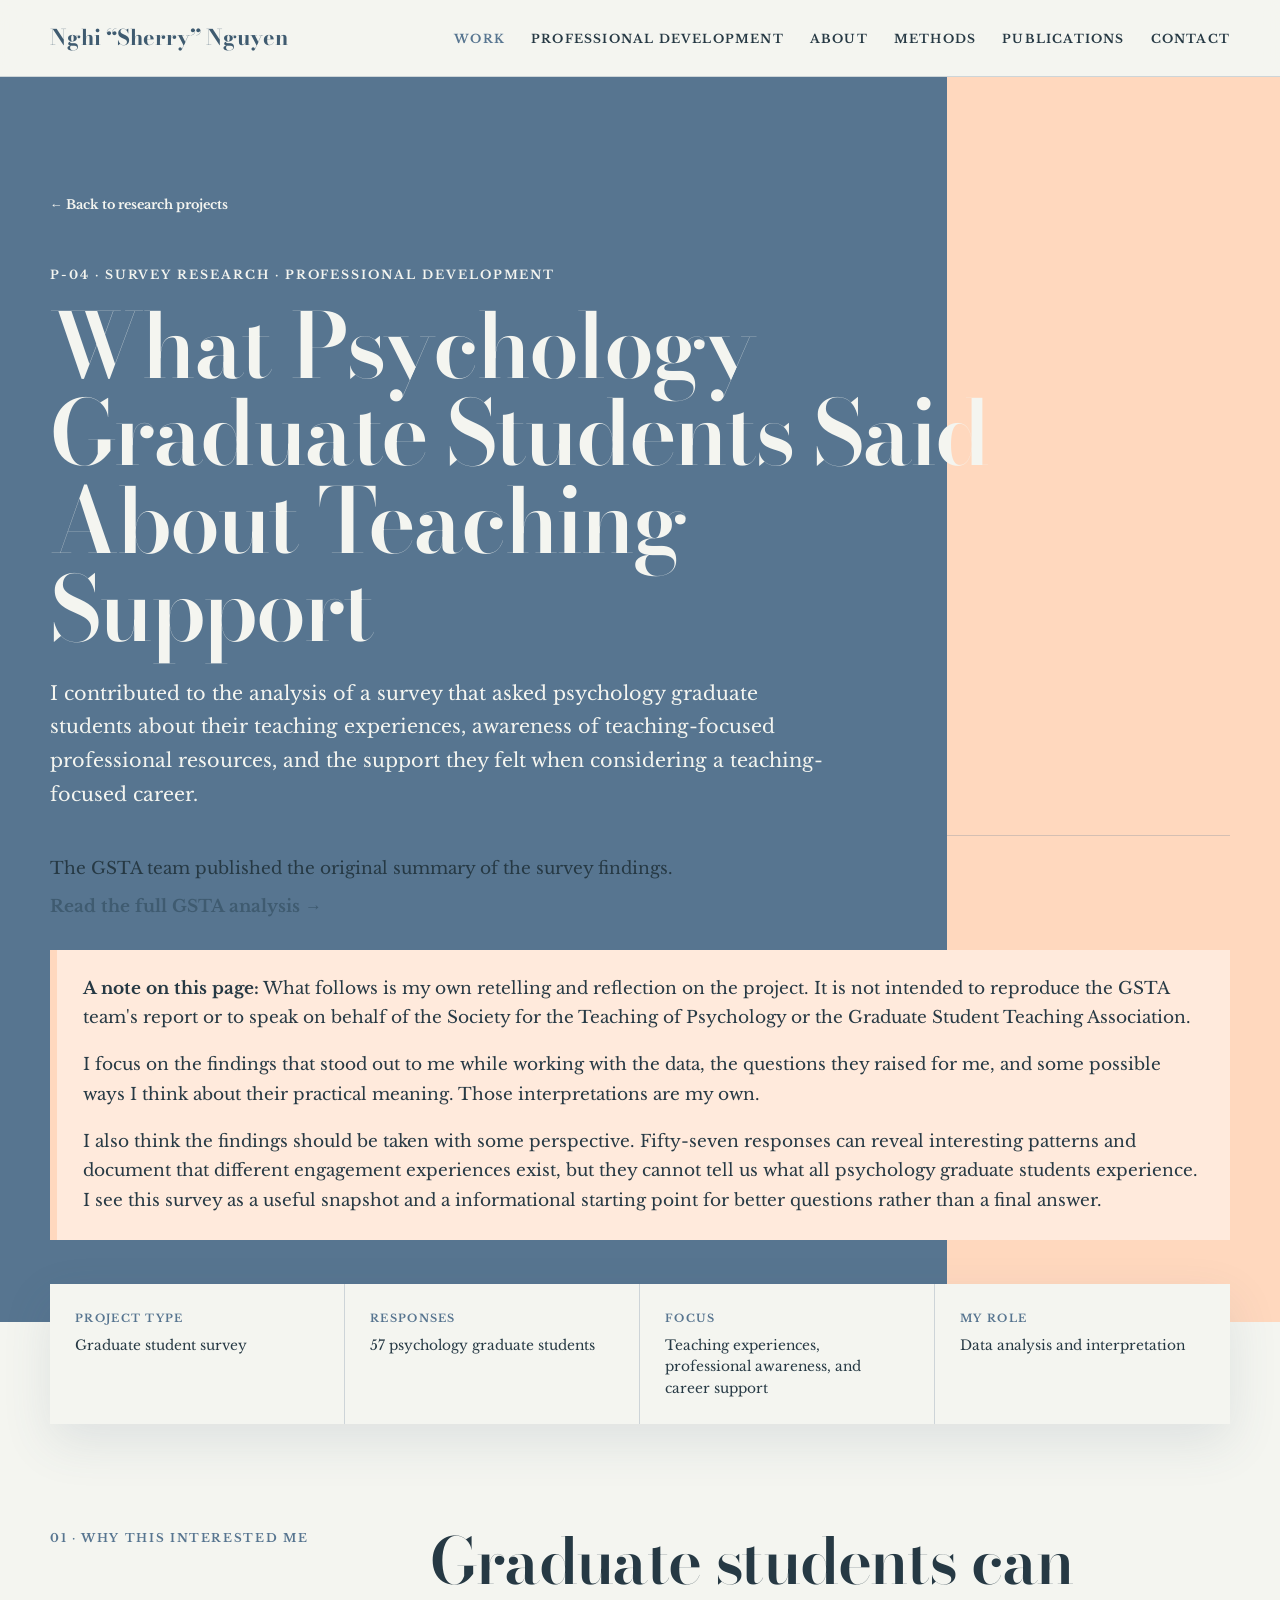
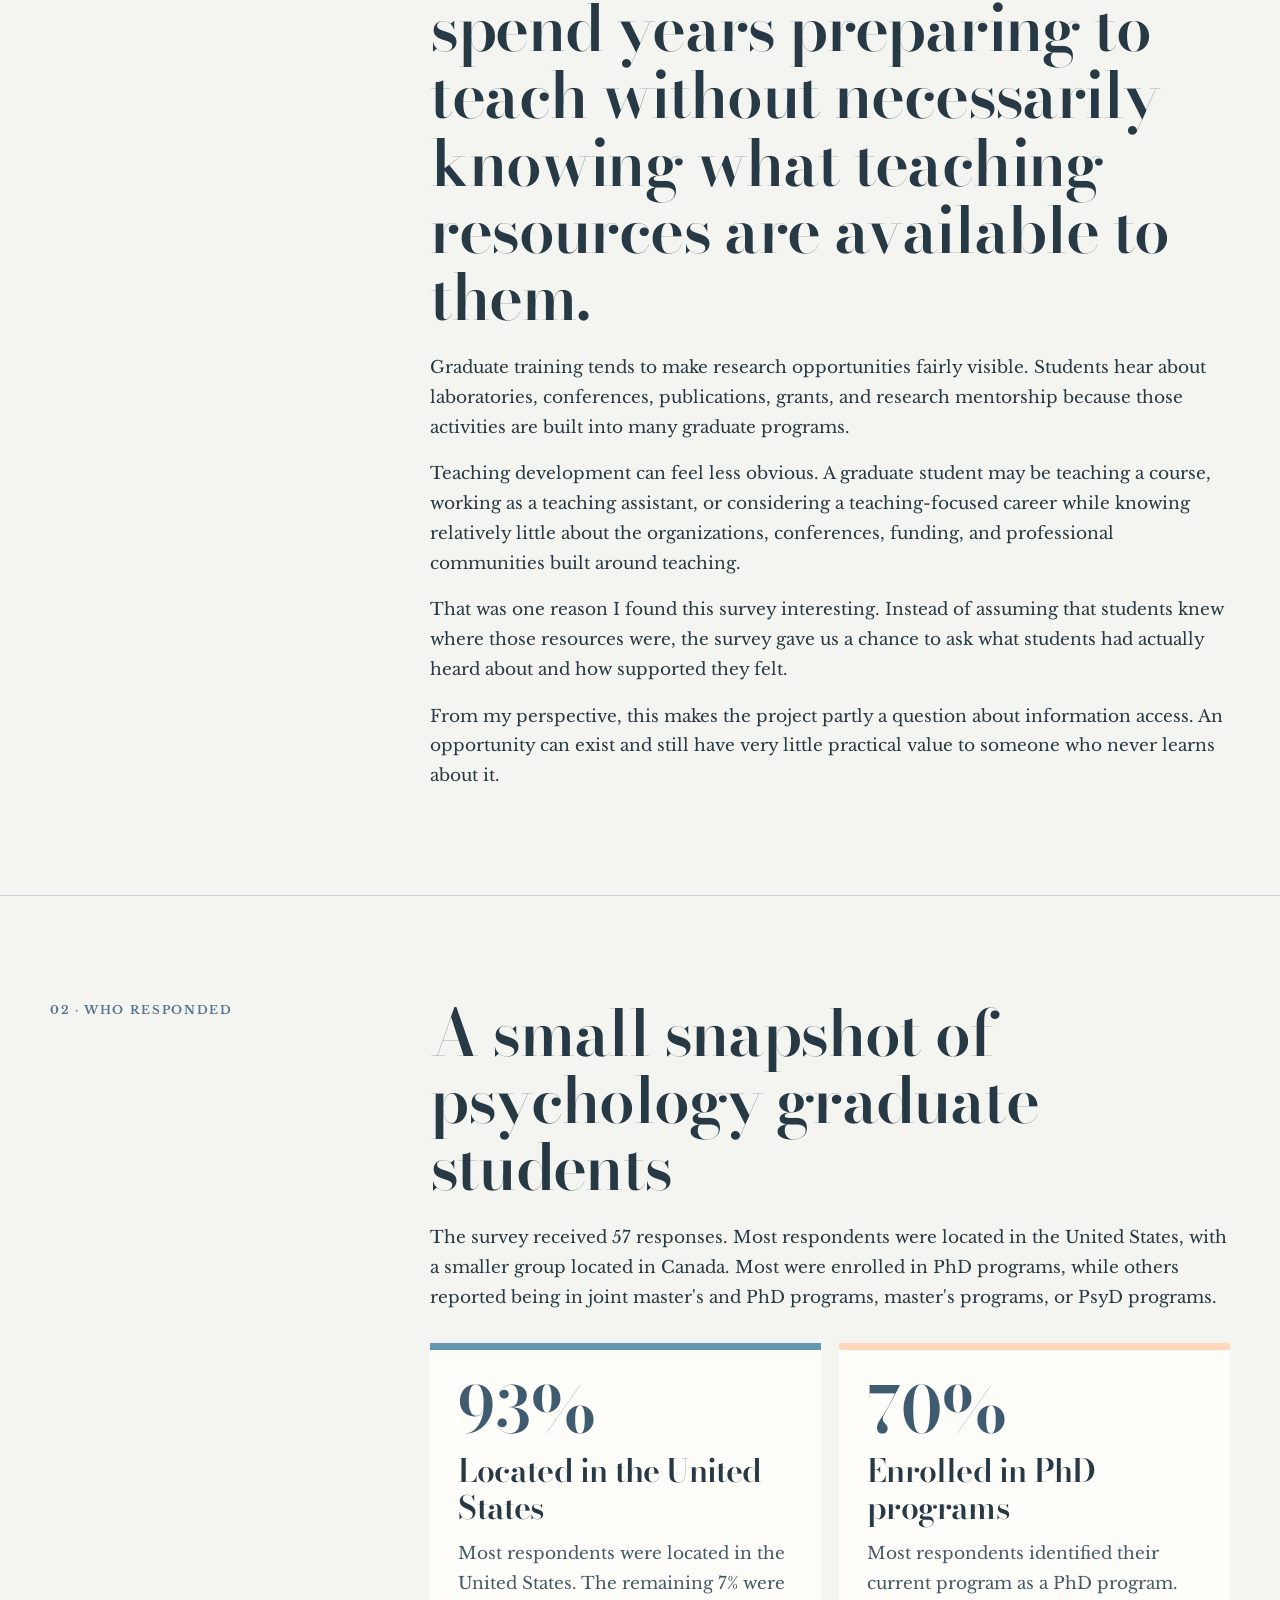
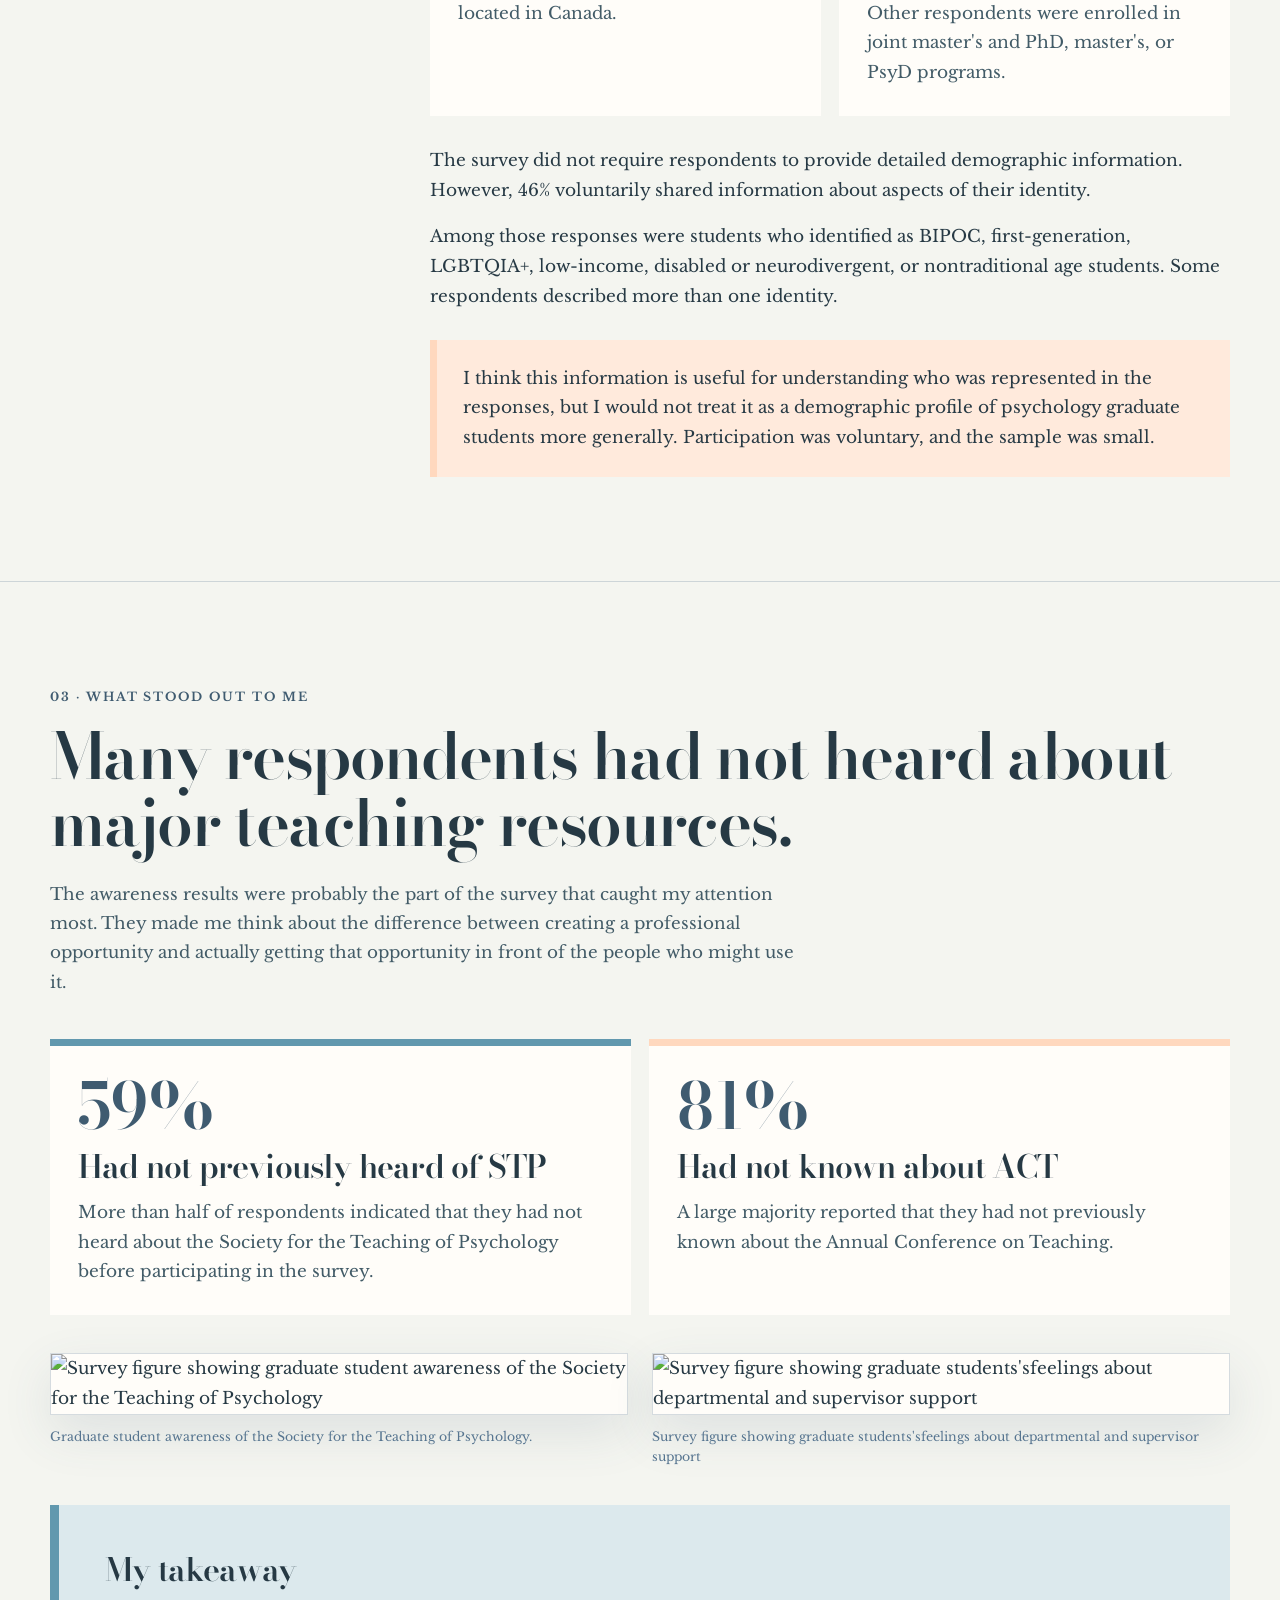
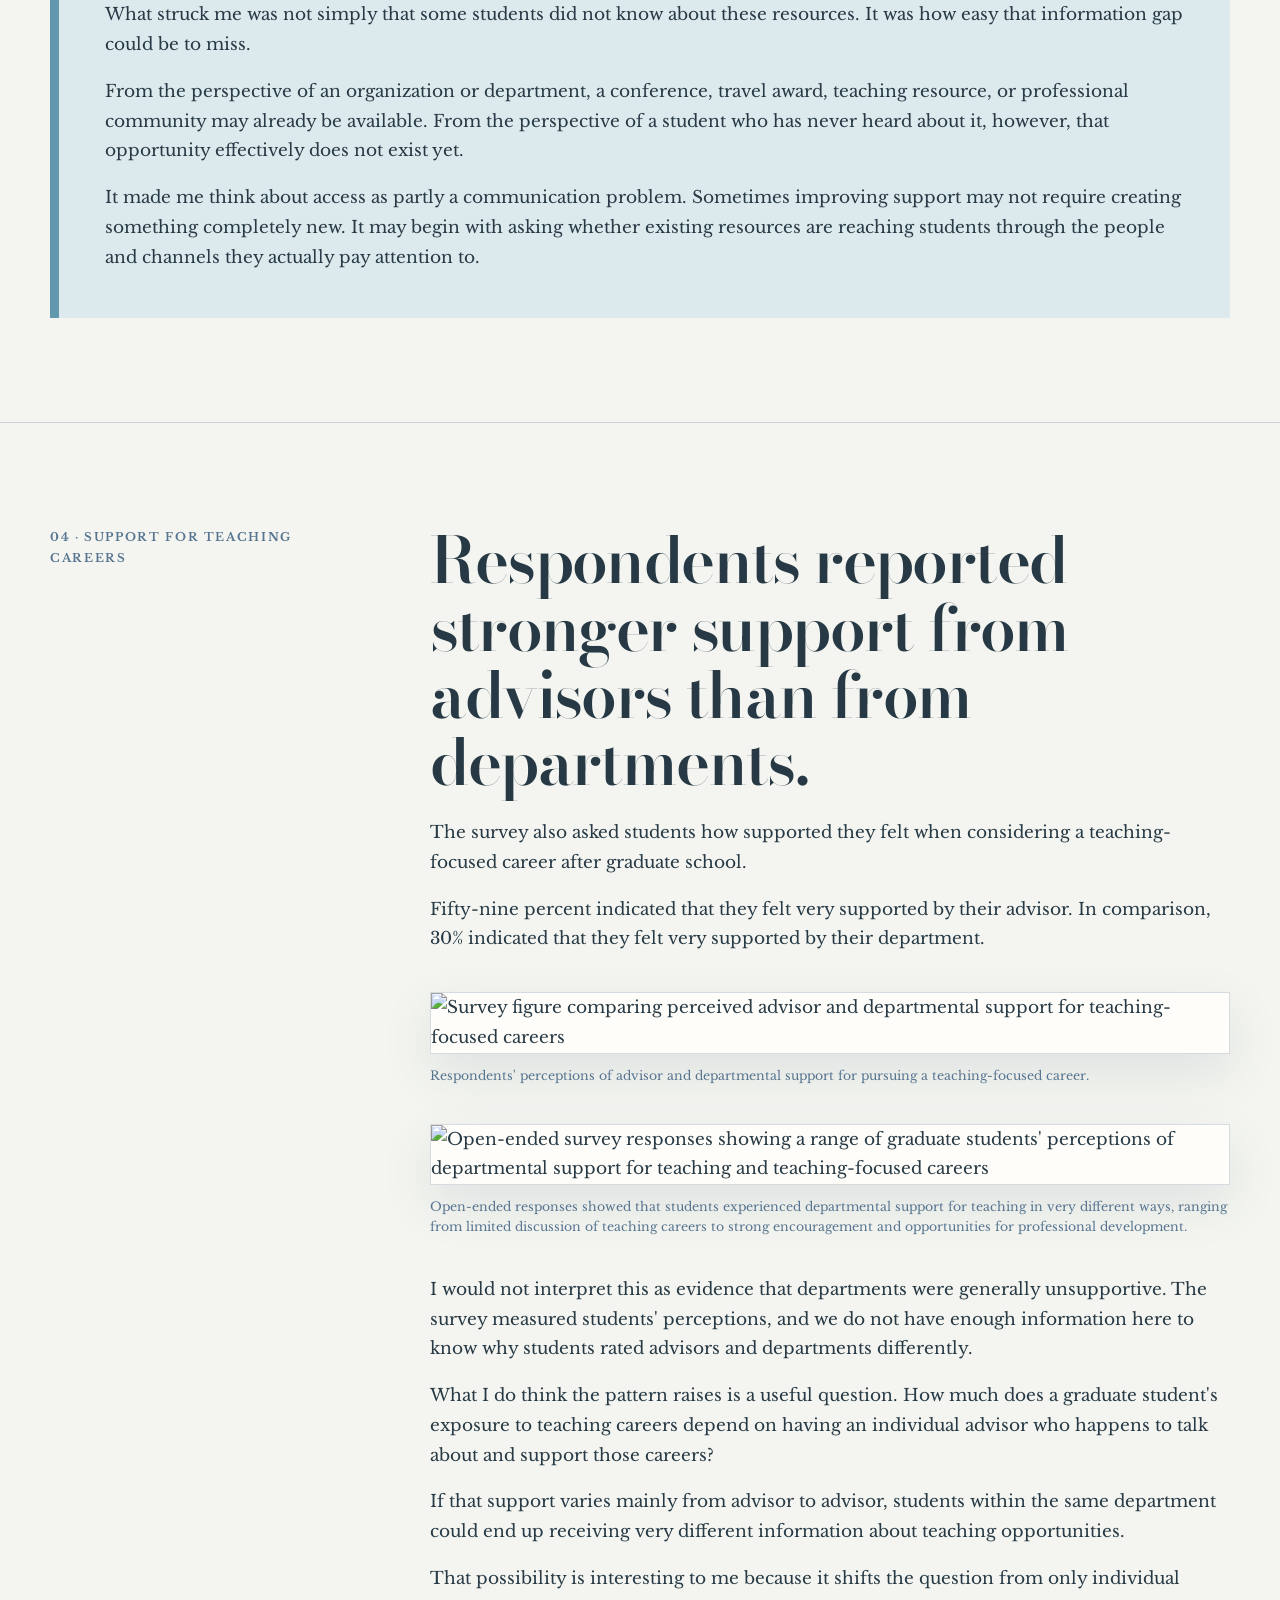
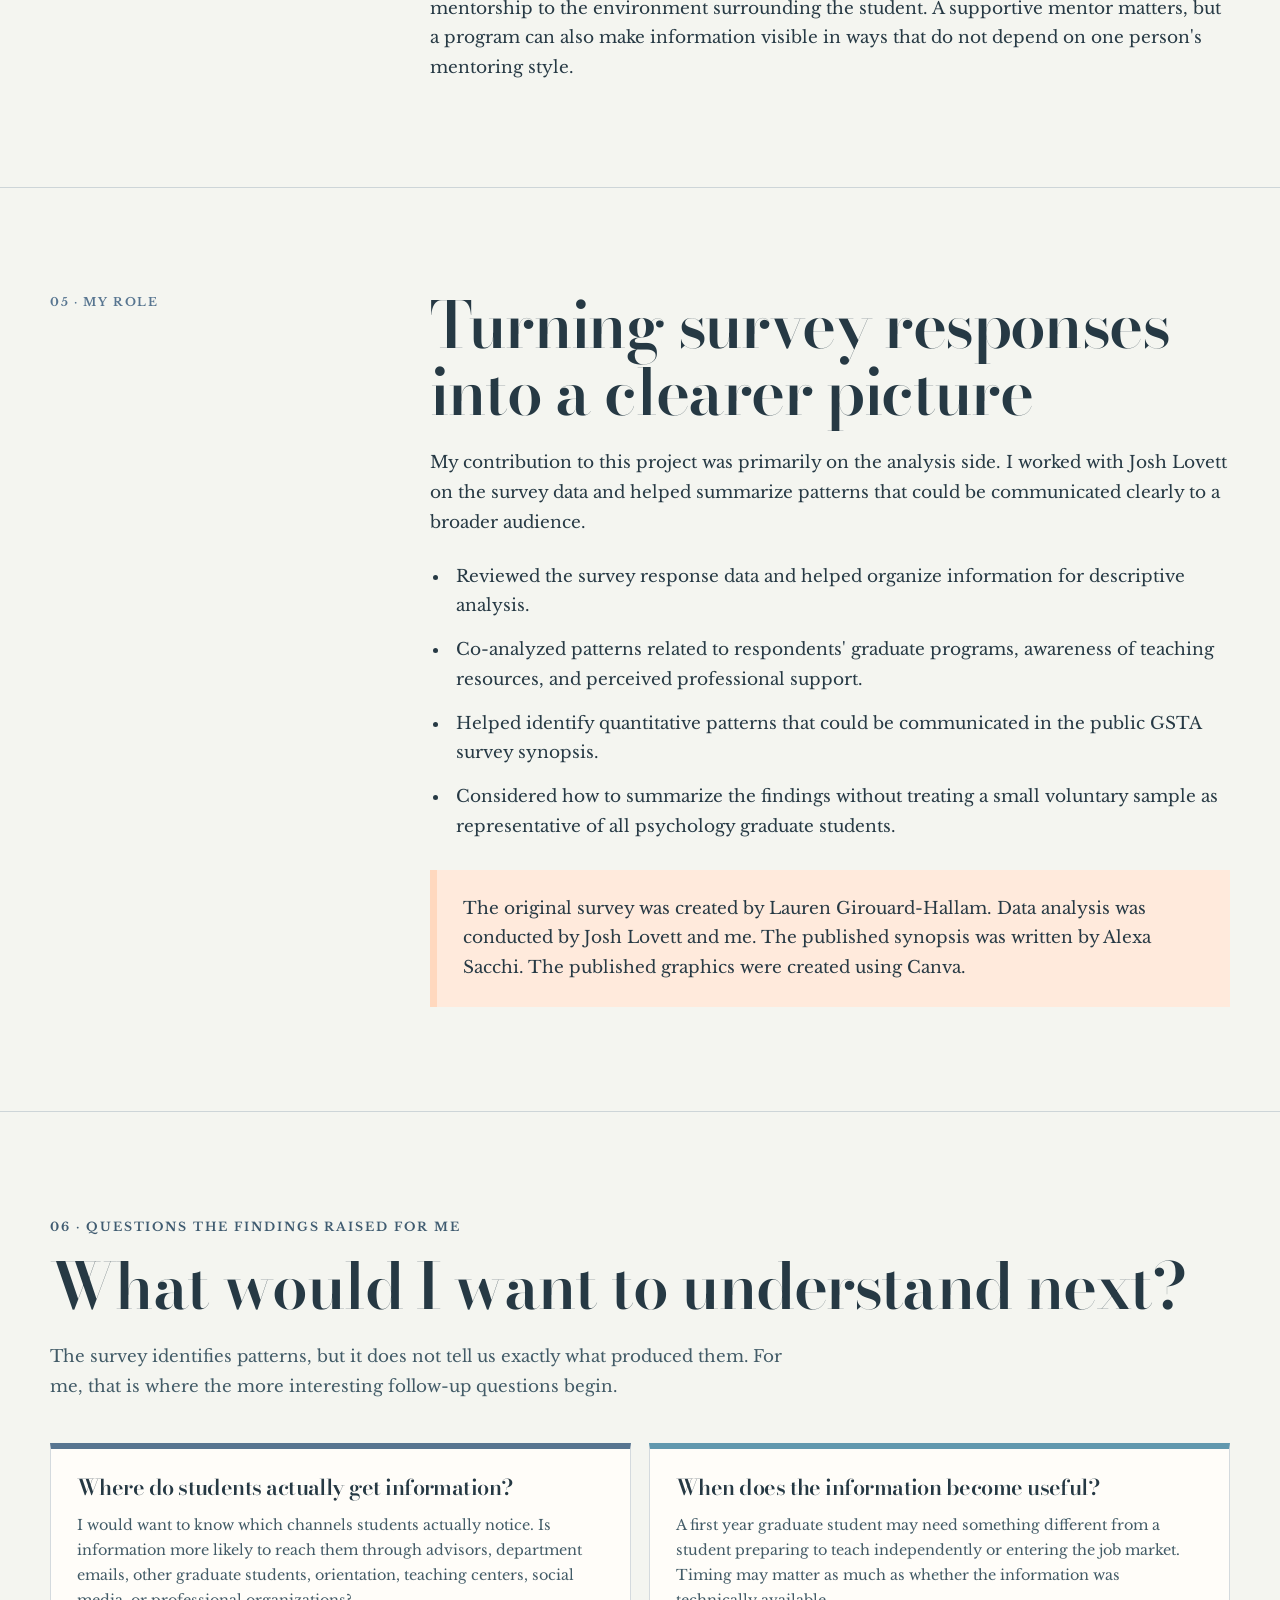
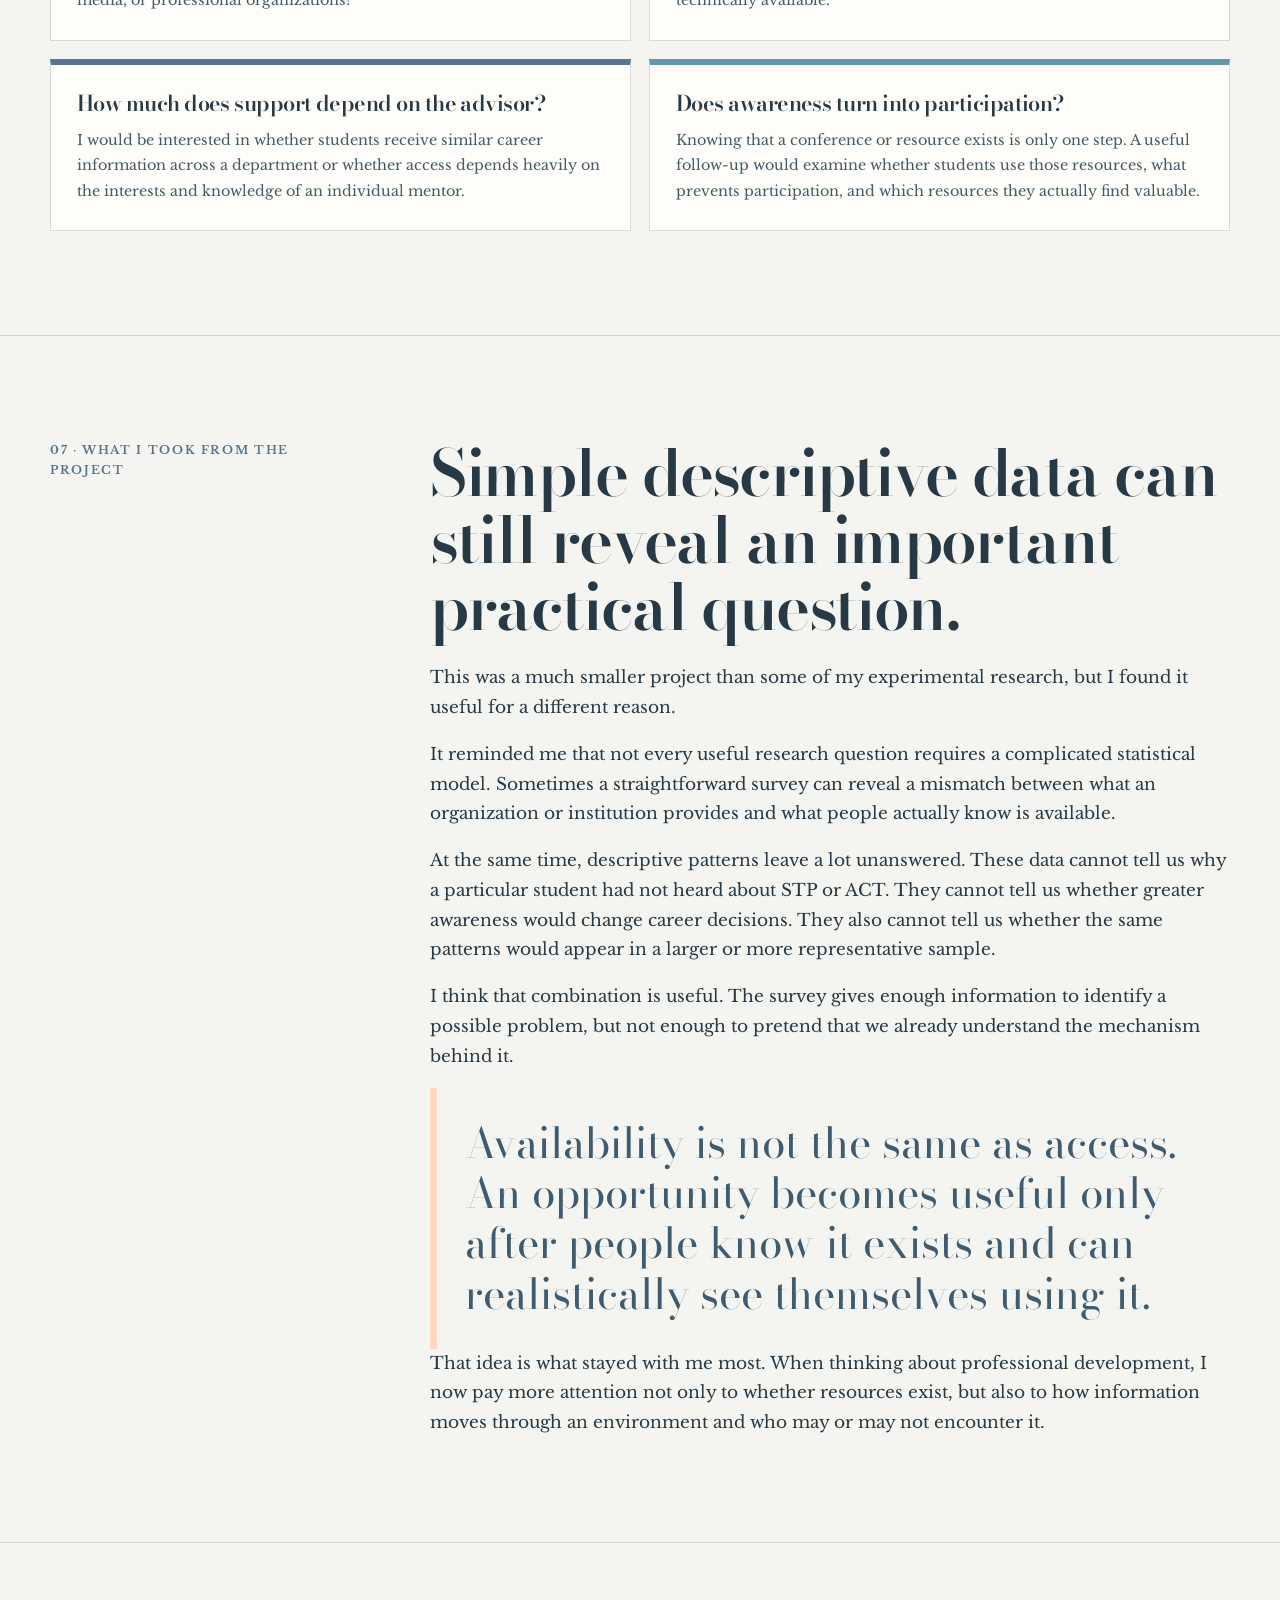
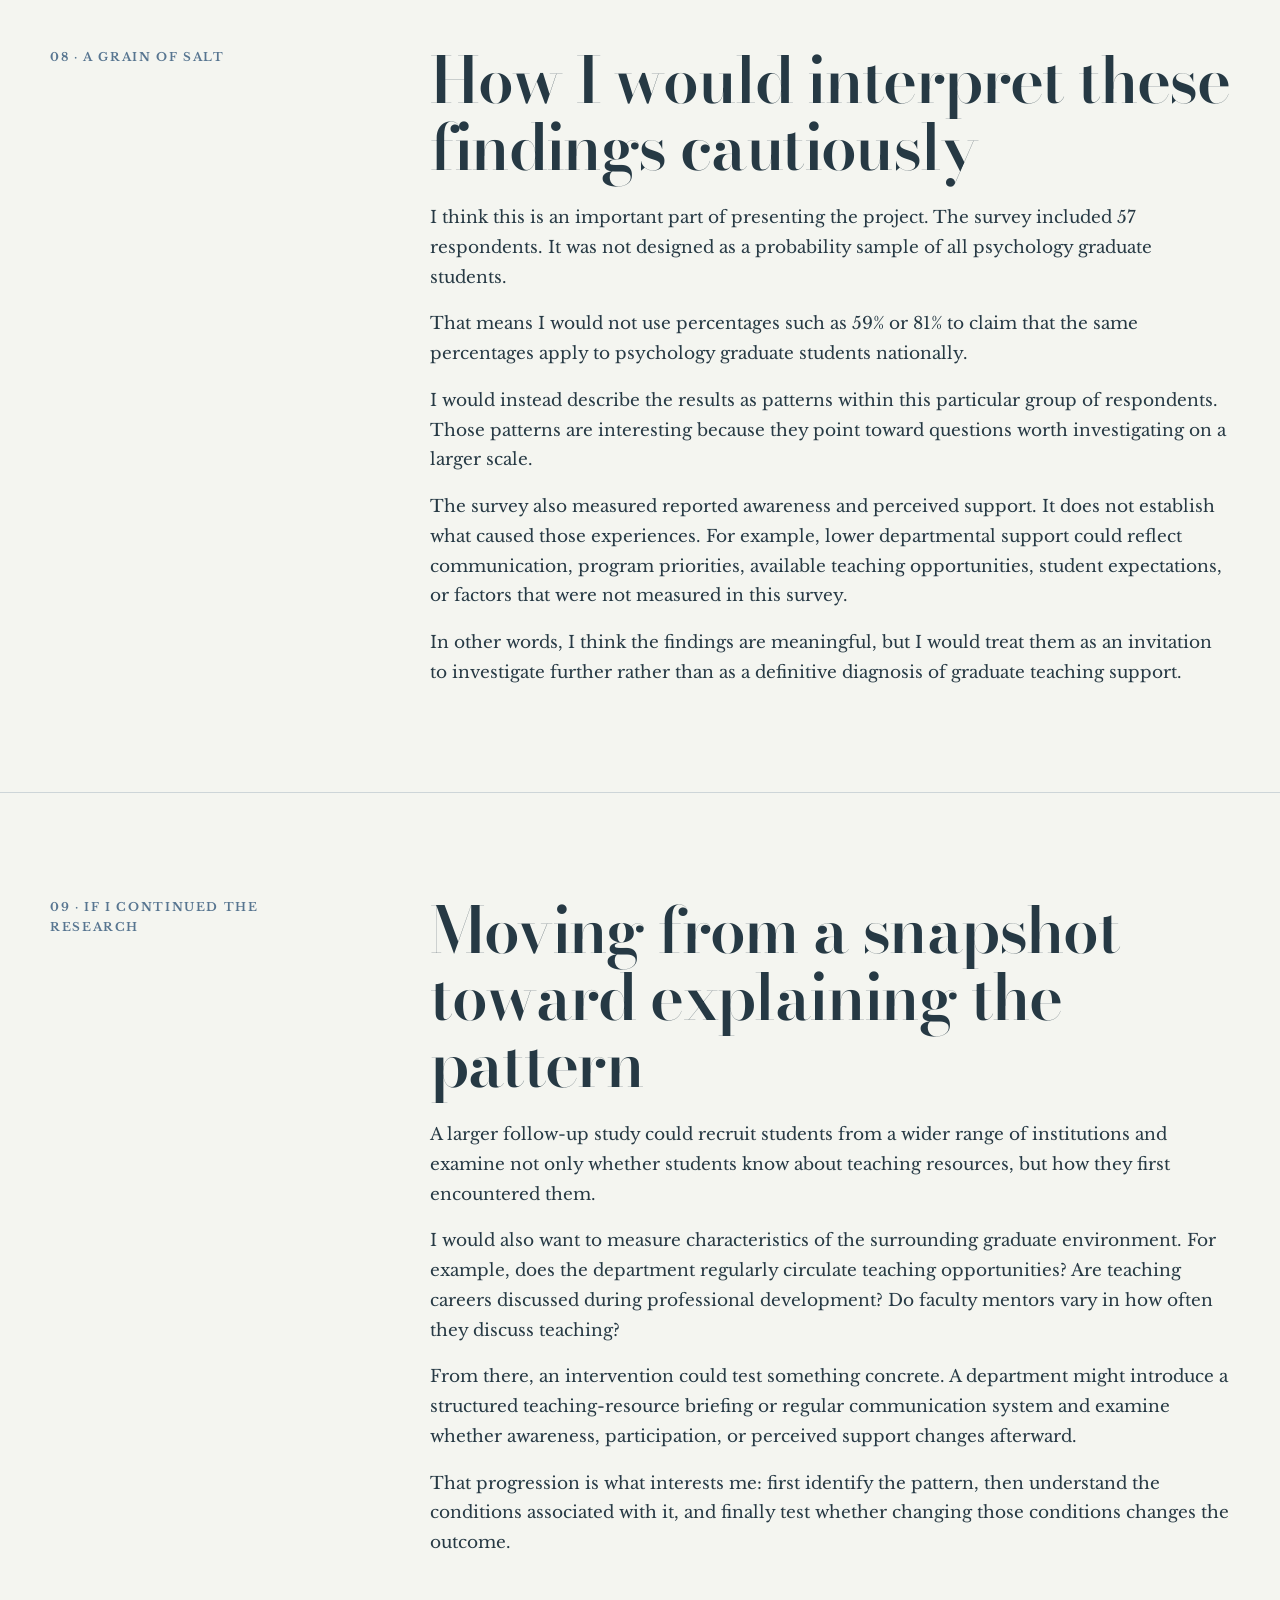
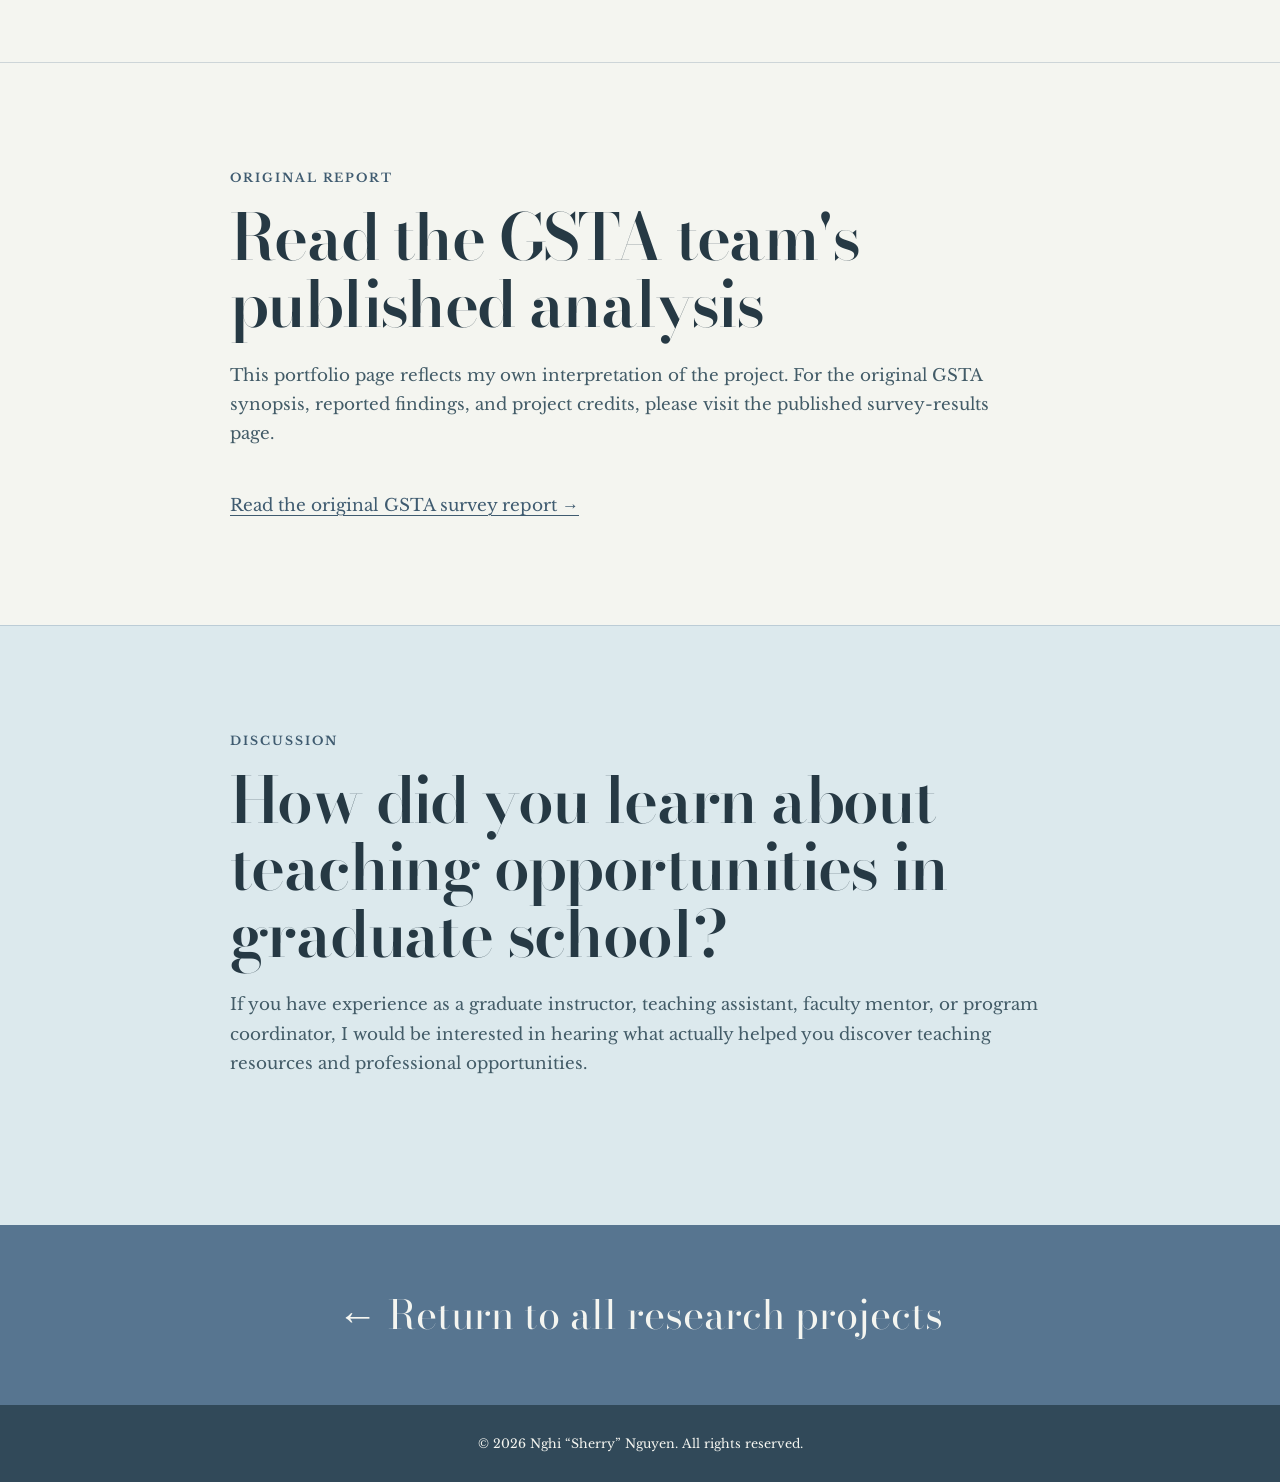
==== commit 38d8ff5a: "Update gsta.html" ====
--- a/gsta.html
+++ b/gsta.html
@@ -868,7 +868,7 @@
 
           <p>
 
-            Fifty nine percent indicated that they felt very supported by
+            Fifty-nine percent indicated that they felt very supported by
             their advisor. In comparison, 30% indicated that they felt very
             supported by their department.
 
@@ -880,8 +880,8 @@
 
 
             <img
-              src="images/gsta-career-support.png"
-              alt="Survey figure comparing perceived advisor and departmental support for teaching focused careers"
+              src="https://teachpsych.org/resources/Pictures/gsta/Heard%20of%20STP%20(1).png"
+              alt="Survey figure comparing perceived advisor and departmental support for teaching-focused careers"
             >
 
 
@@ -895,7 +895,21 @@
 
           </figure>
 
-
+<figure class="case-figure">
+
+  <img
+    src="https://teachpsych.org/resources/Pictures/gsta/Heard%20of%20STP%20(3).png"
+    alt="Open-ended survey responses showing a range of graduate students' perceptions of departmental support for teaching and teaching-focused careers"
+  >
+
+  <figcaption>
+    Open-ended responses showed that students experienced departmental support
+    for teaching in very different ways, ranging from limited discussion of
+    teaching careers to strong encouragement and opportunities for professional
+    development.
+  </figcaption>
+
+</figure>
 
           <p>
 
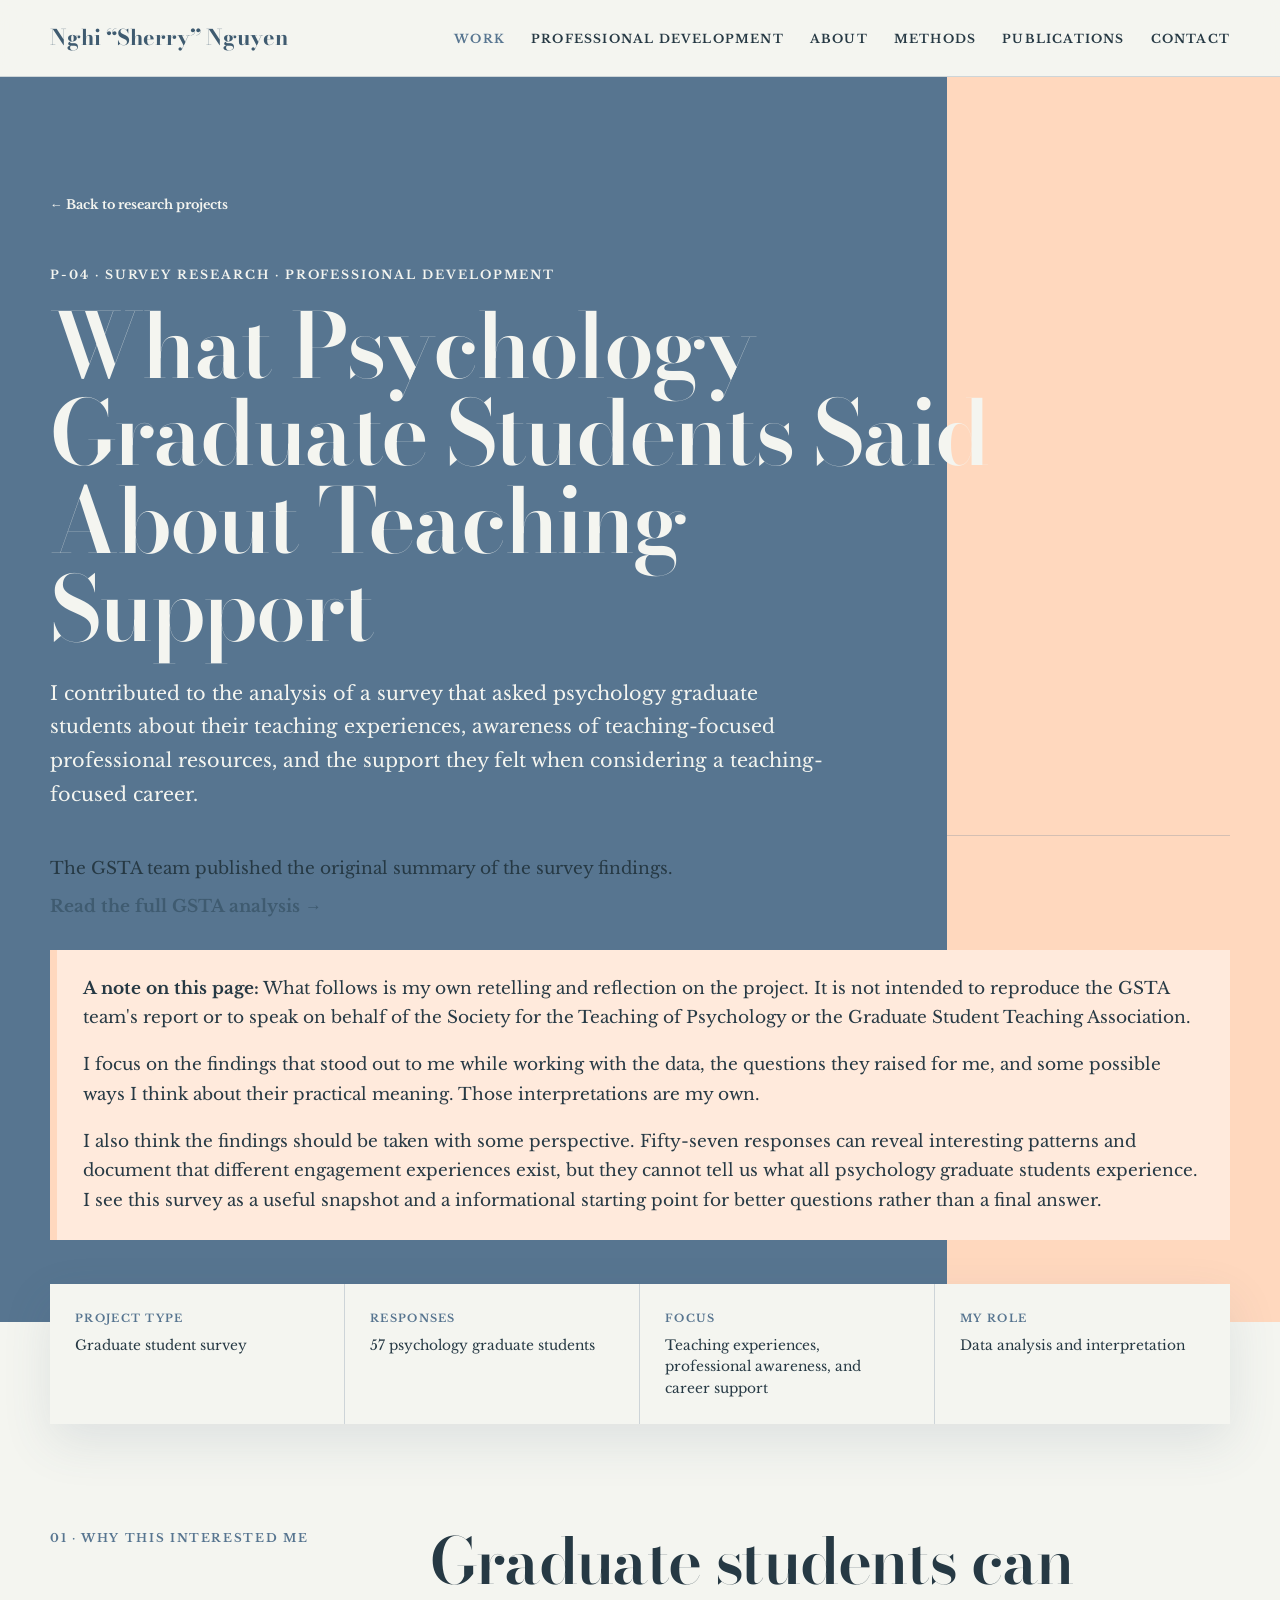
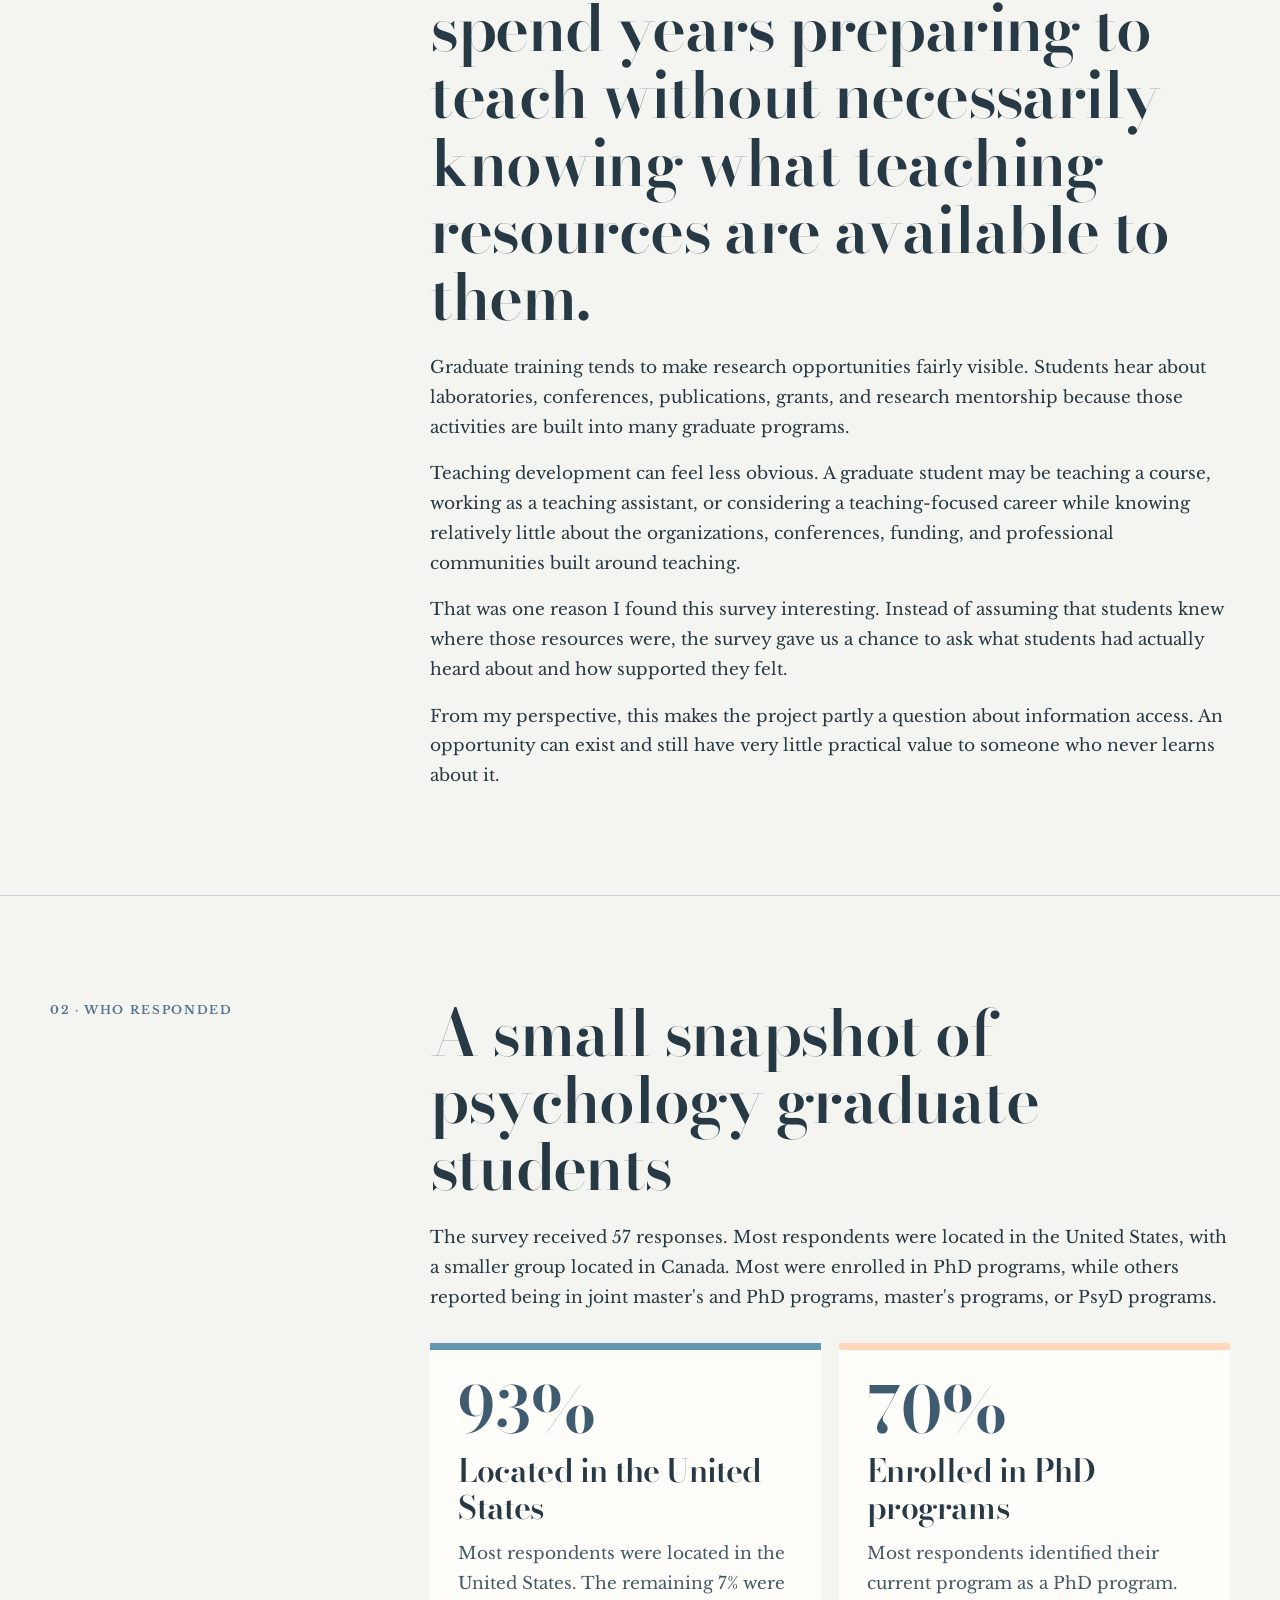
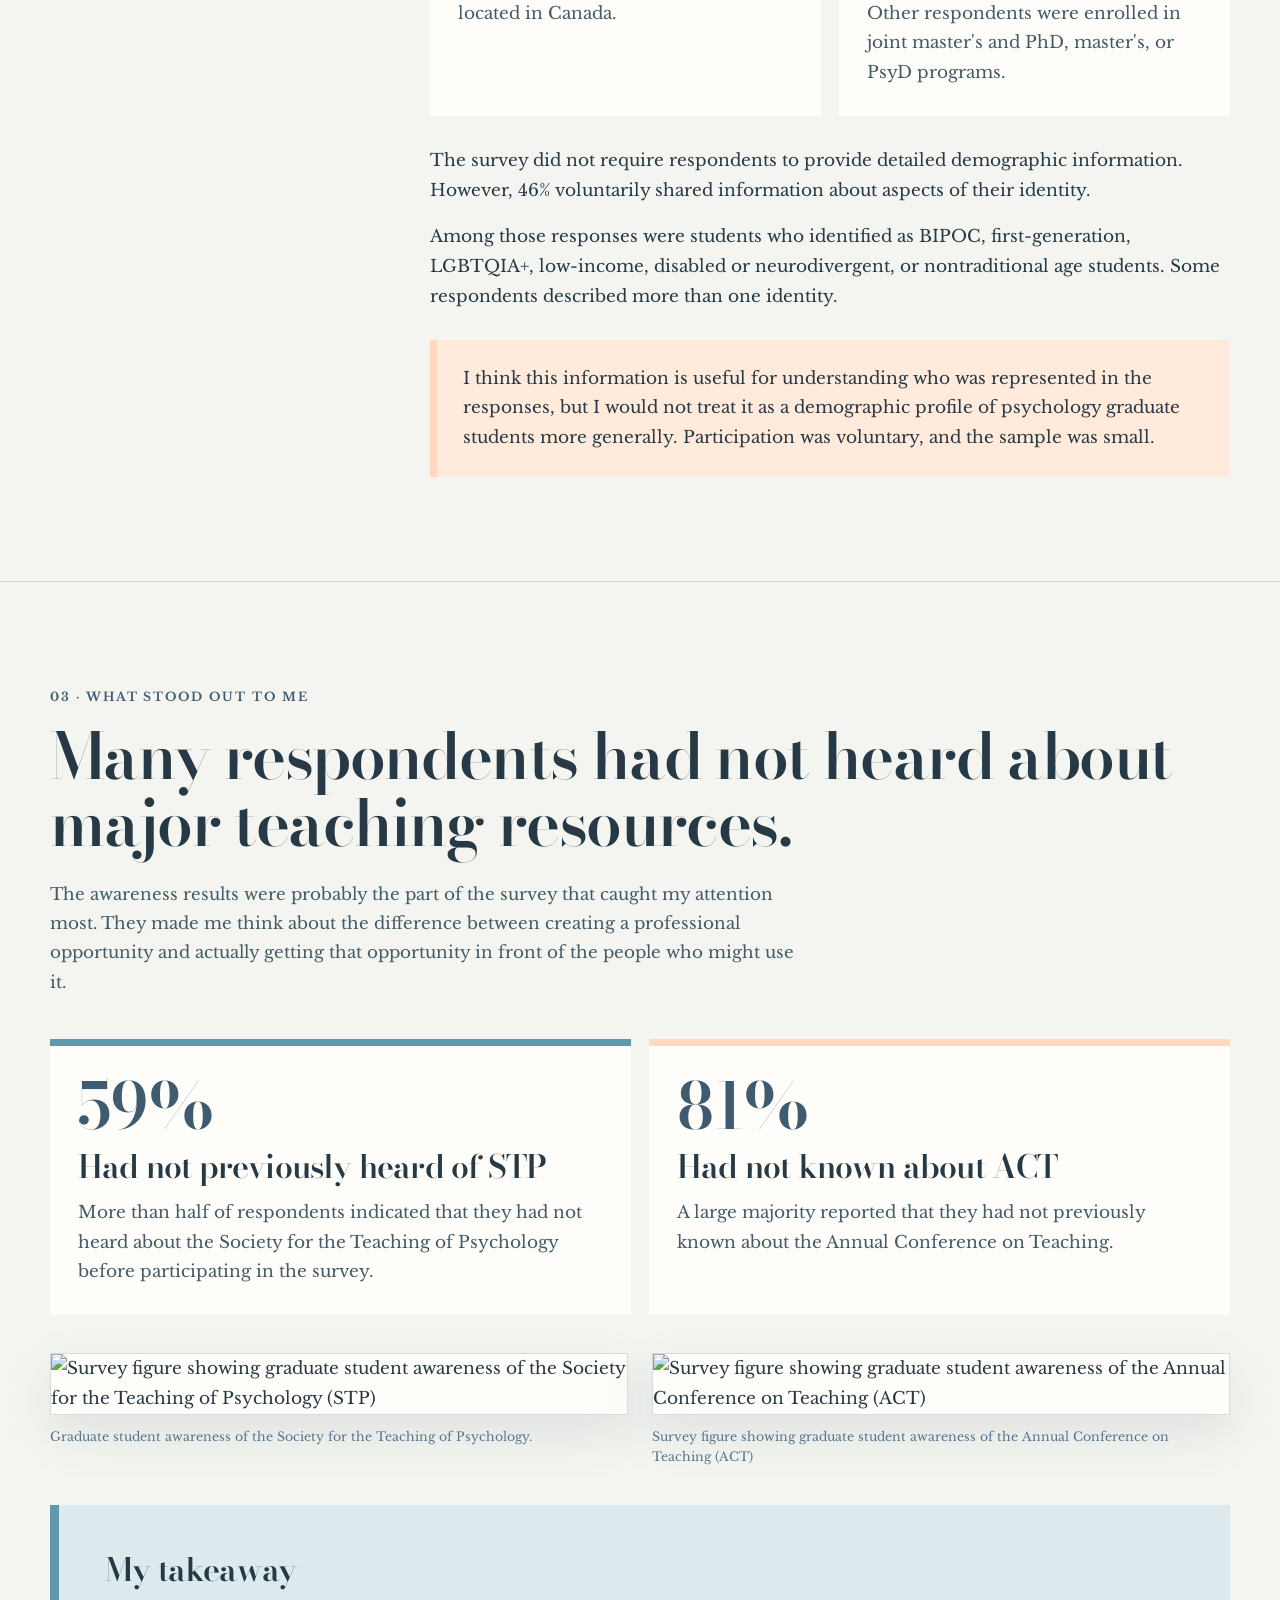
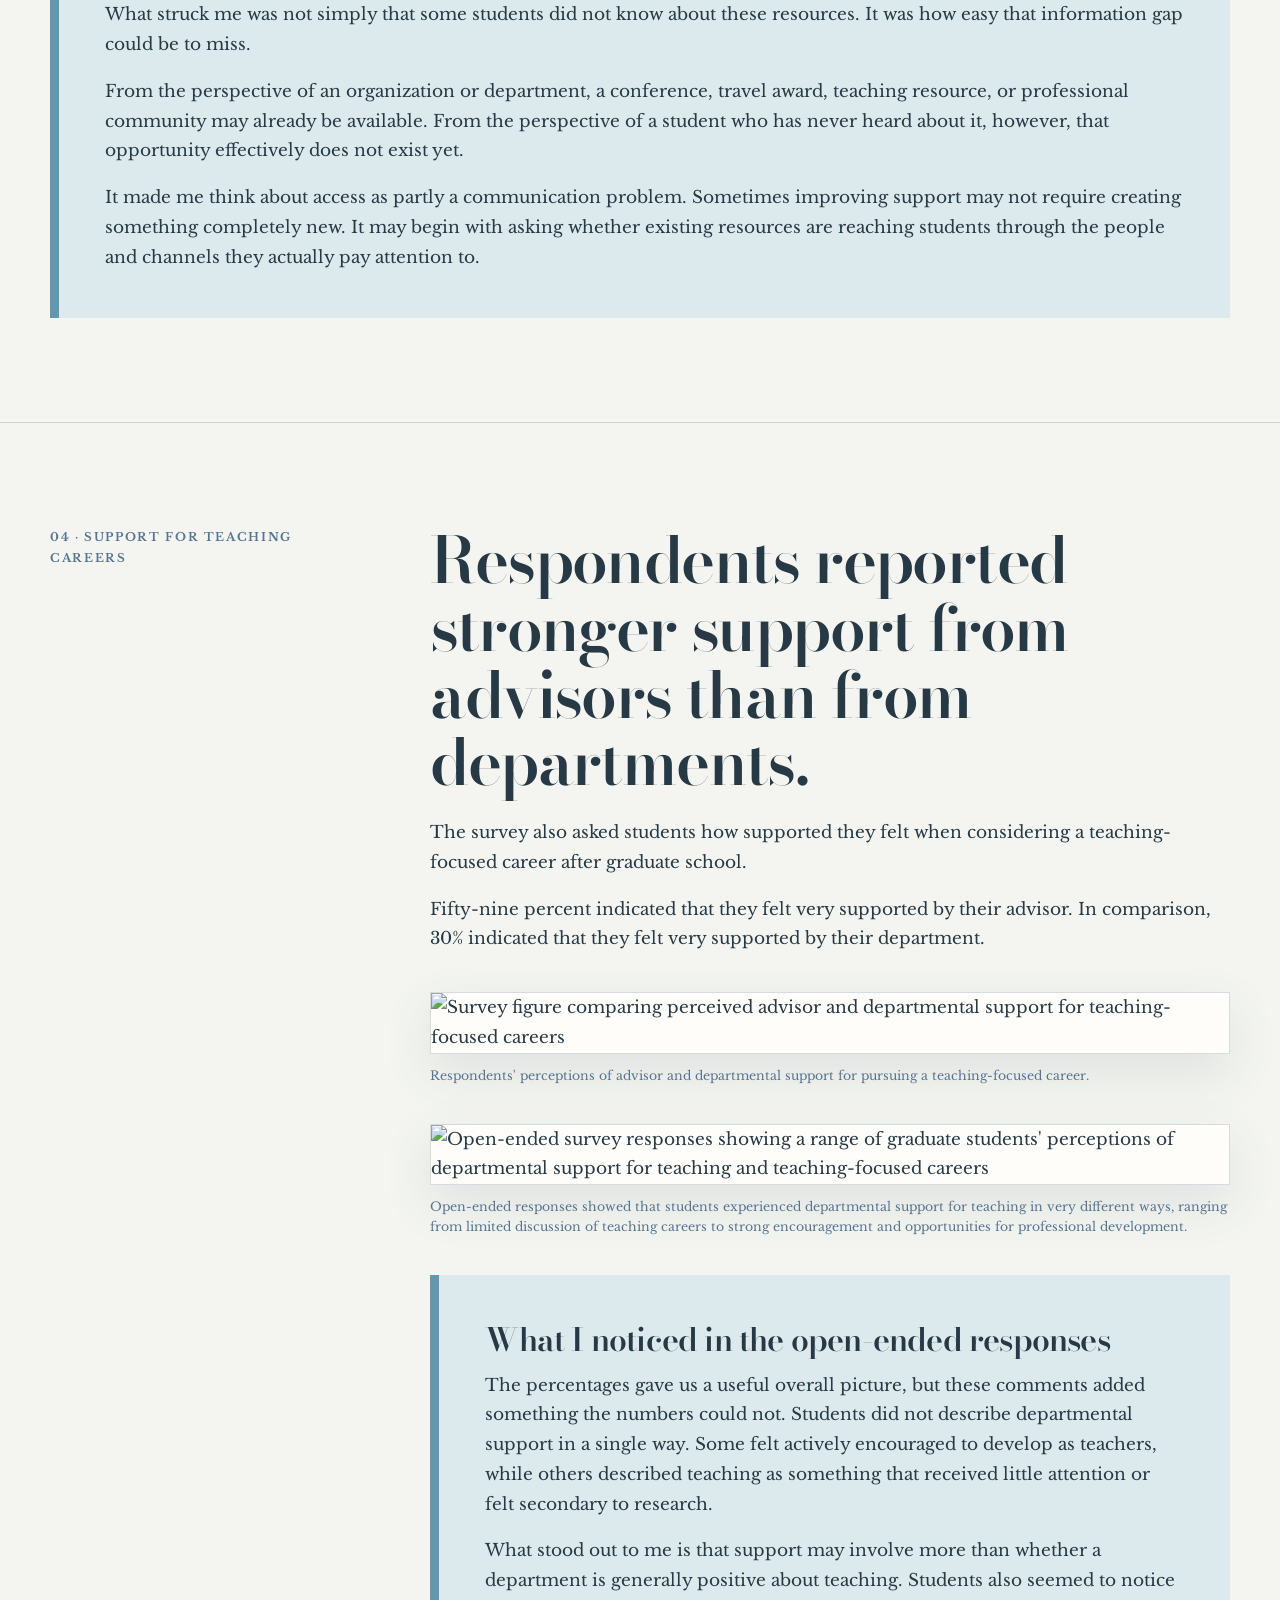
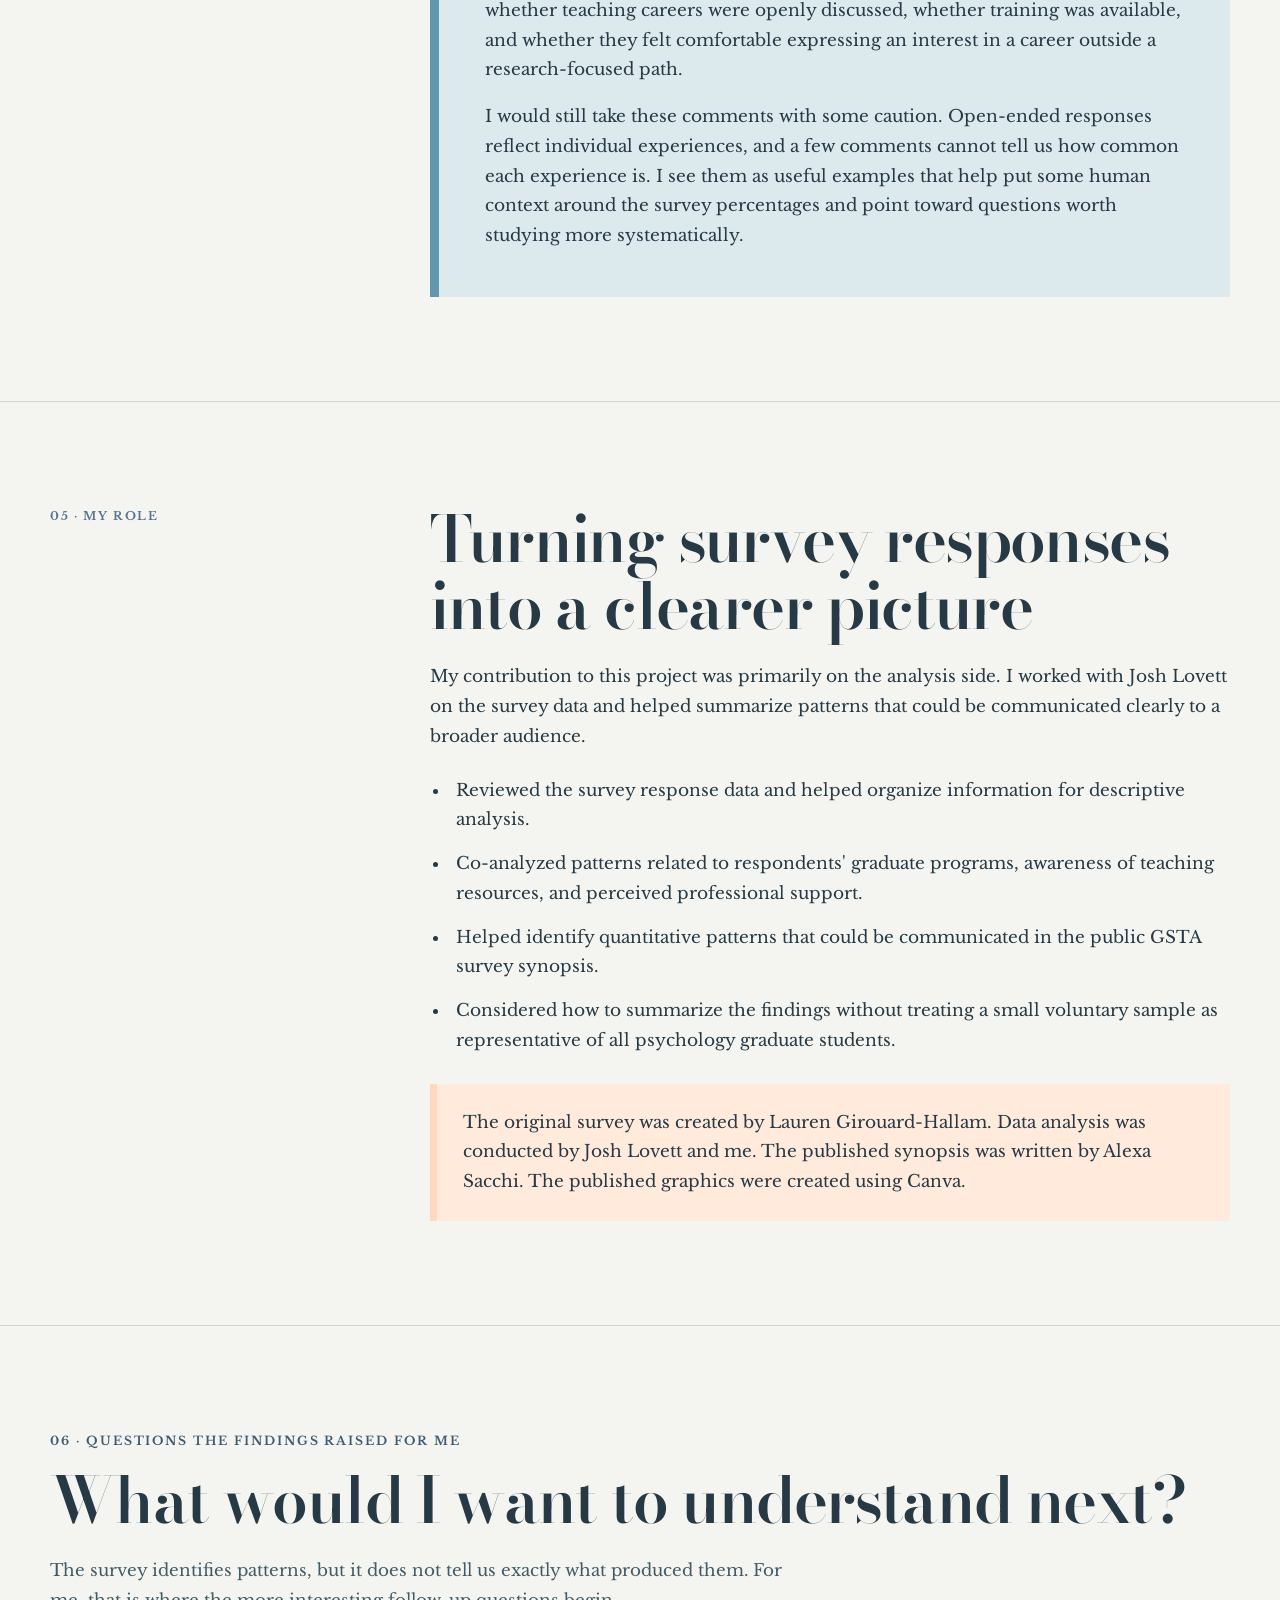
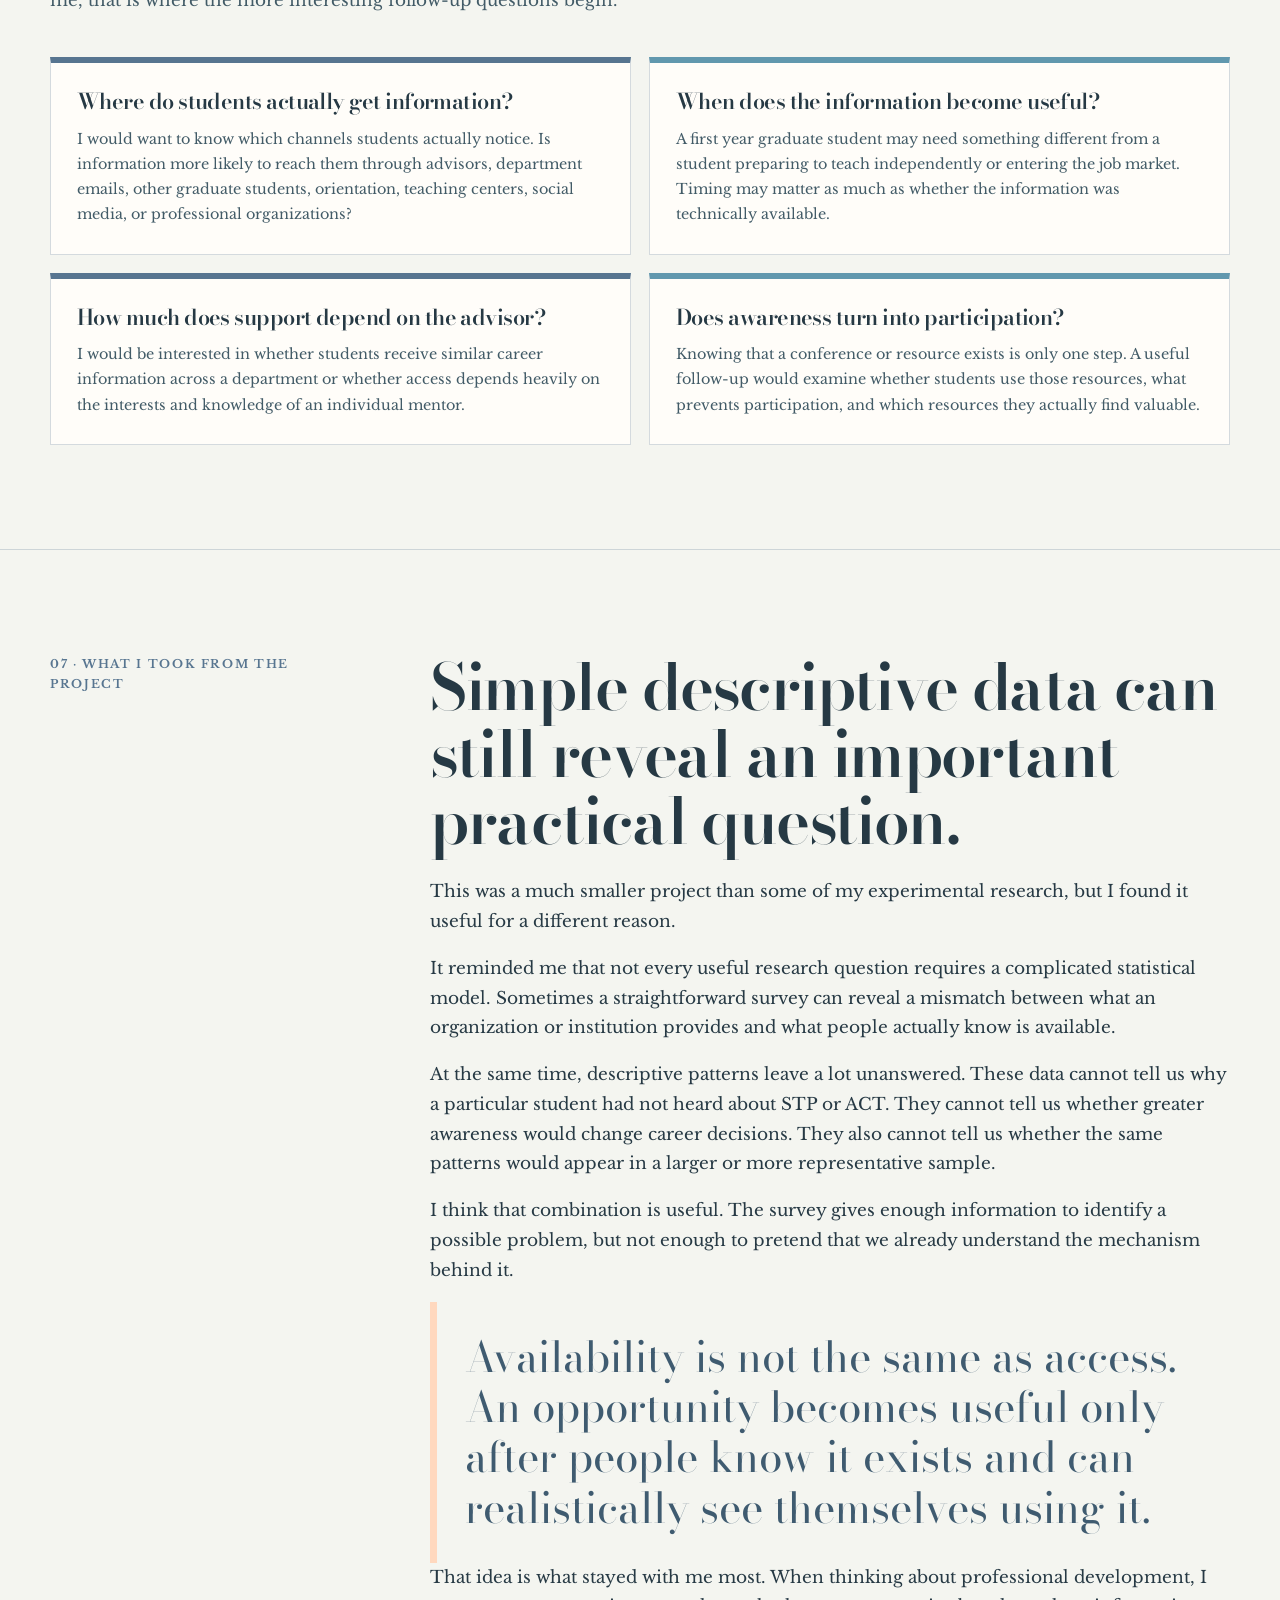
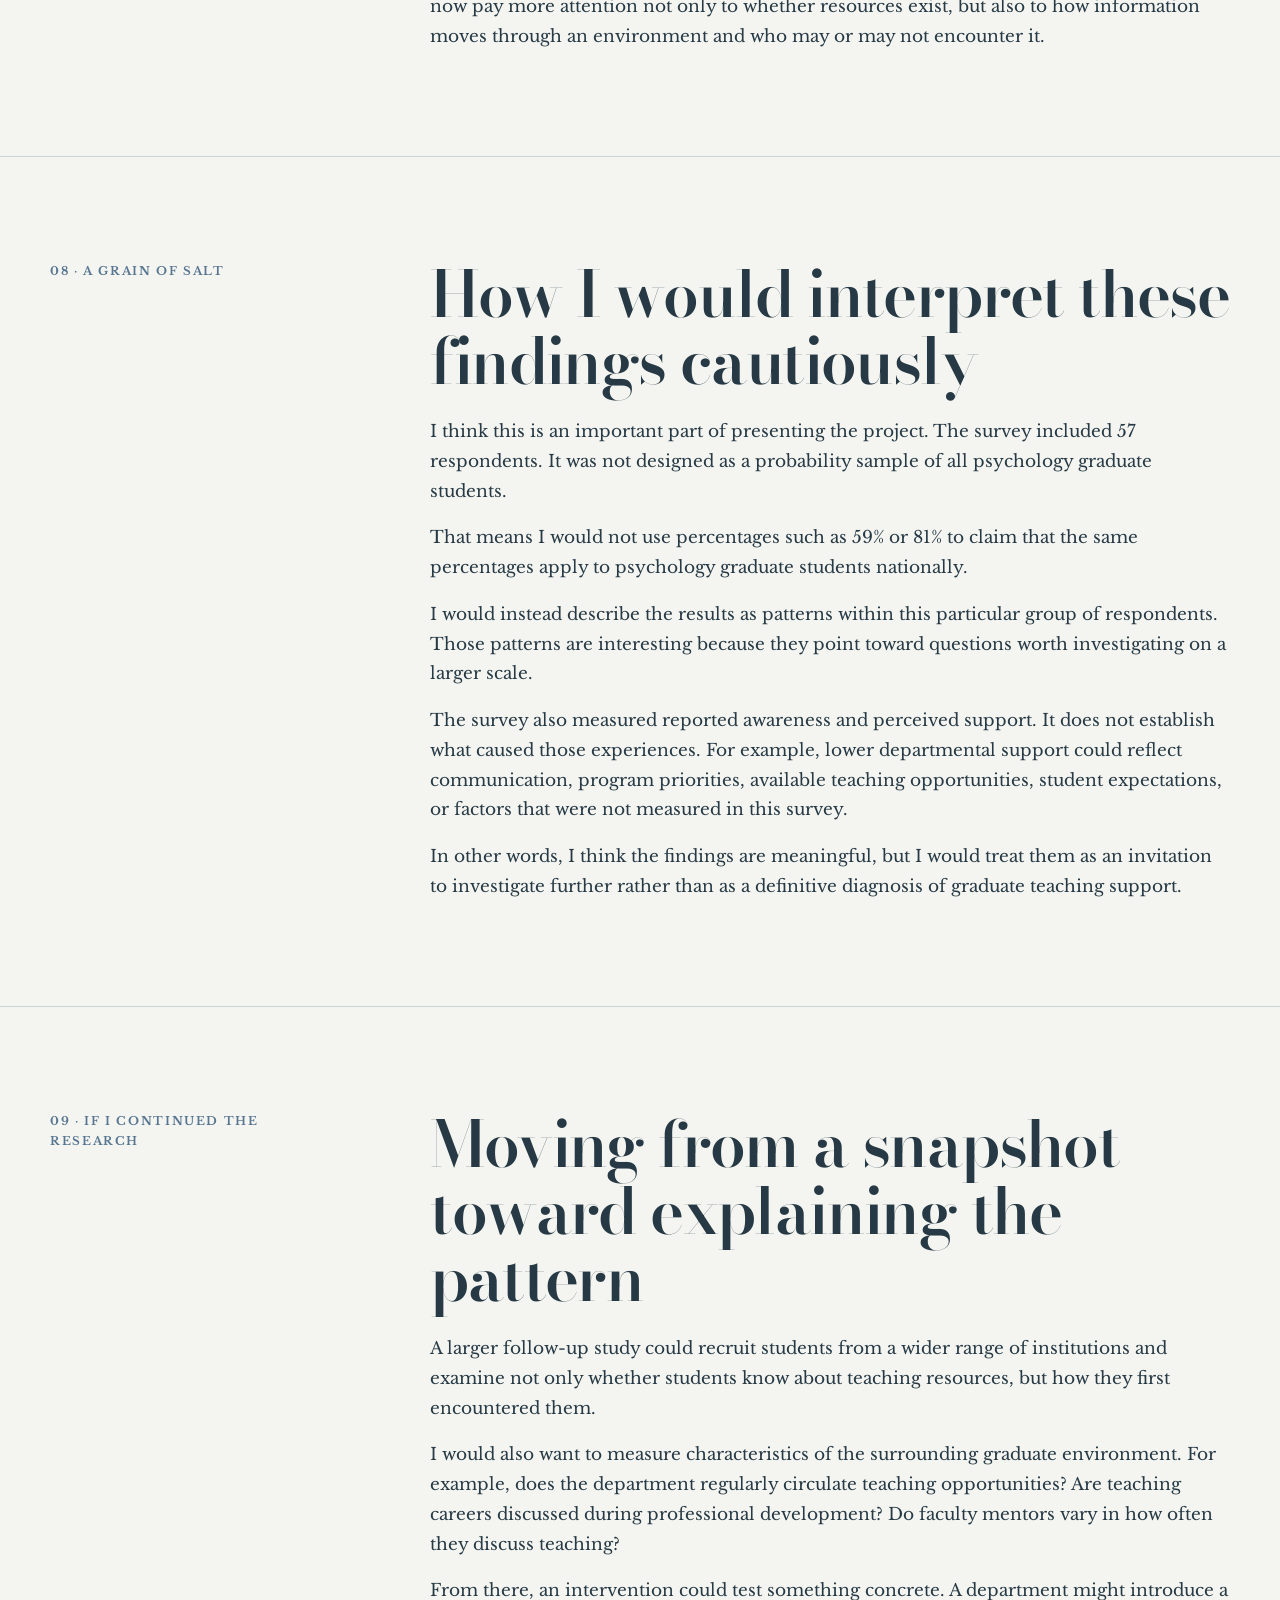
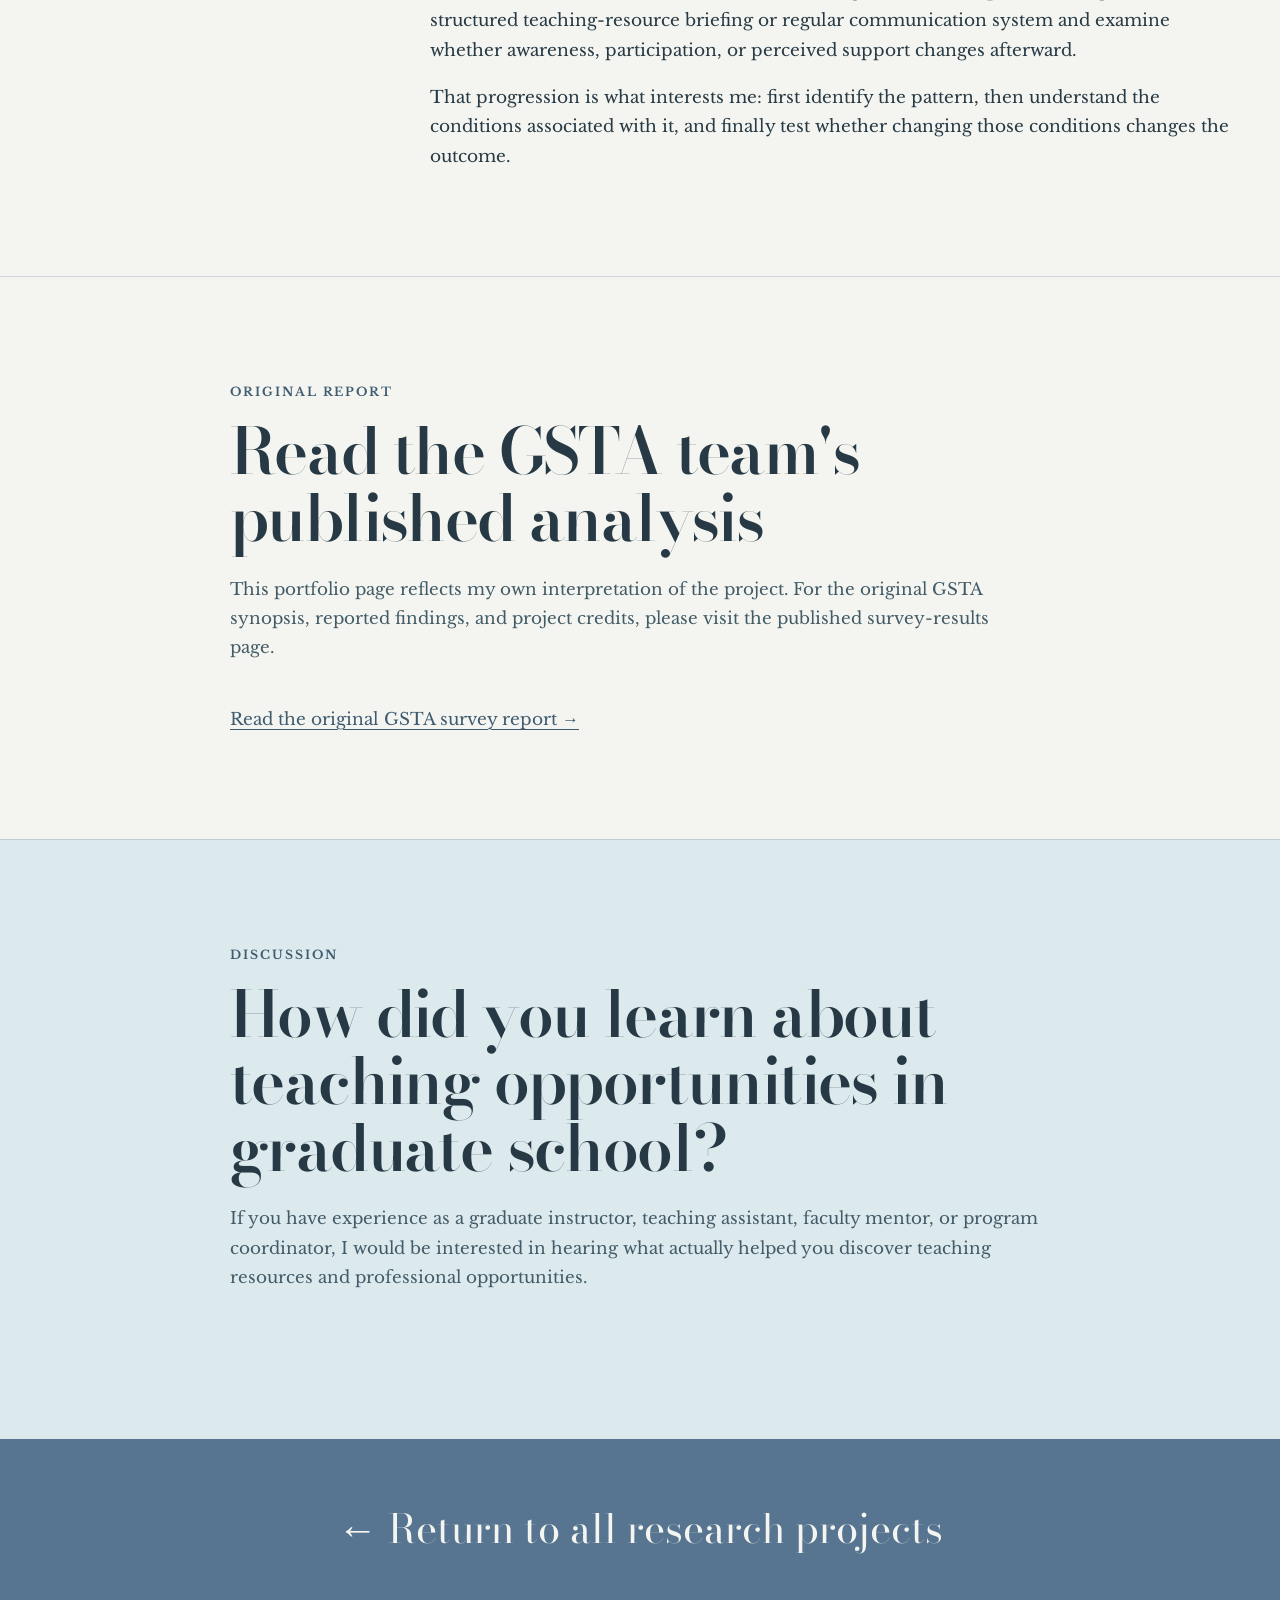
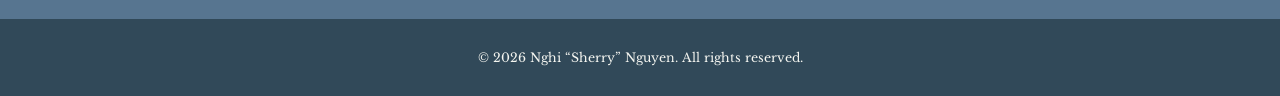
==== commit 40ecb68a: "Update gsta.html" ====
--- a/gsta.html
+++ b/gsta.html
@@ -754,7 +754,7 @@
 
             <img
               src="https://teachpsych.org/resources/Pictures/gsta/Heard%20of%20STP.png"
-              alt="Survey figure showing graduate student awareness of the Society for the Teaching of Psychology"
+              alt="Survey figure showing graduate student awareness of the Society for the Teaching of Psychology (STP)"
             >
 
             <figcaption>
@@ -771,13 +771,13 @@
           <figure class="case-figure">
 
             <img
-              src="https://teachpsych.org/resources/Pictures/gsta/Heard%20of%20STP%20(1).png"
-              alt="Survey figure showing graduate students'sfeelings about departmental and supervisor support"
+              src="https://teachpsych.org/resources/Pictures/gsta/Heard%20of%20STP%20(2).png"
+              alt="Survey figure showing graduate student awareness of the Annual Conference on Teaching (ACT)"
             >
 
             <figcaption>
 
-             Survey figure showing graduate students'sfeelings about departmental and supervisor support
+            Survey figure showing graduate student awareness of the Annual Conference on Teaching (ACT)
 
             </figcaption>
 
@@ -911,44 +911,37 @@
 
 </figure>
 
-          <p>
-
-            I would not interpret this as evidence that departments were
-            generally unsupportive. The survey measured students' perceptions,
-            and we do not have enough information here to know why students
-            rated advisors and departments differently.
-
-          </p>
-
-
-          <p>
-
-            What I do think the pattern raises is a useful question. How much
-            does a graduate student's exposure to teaching careers depend on
-            having an individual advisor who happens to talk about and support
-            those careers?
-
-          </p>
-
-
-          <p>
-
-            If that support varies mainly from advisor to advisor, students
-            within the same department could end up receiving very different
-            information about teaching opportunities.
-
-          </p>
-
-
-          <p>
-
-            That possibility is interesting to me because it shifts the
-            question from only individual mentorship to the environment
-            surrounding the student. A supportive mentor matters, but a
-            program can also make information visible in ways that do not
-            depend on one person's mentoring style.
-
-          </p>
+        <div class="reflection-panel">
+
+  <h3>
+    What I noticed in the open-ended responses
+  </h3>
+
+  <p>
+    The percentages gave us a useful overall picture, but these comments added
+    something the numbers could not. Students did not describe departmental
+    support in a single way. Some felt actively encouraged to develop as
+    teachers, while others described teaching as something that received little
+    attention or felt secondary to research.
+  </p>
+
+  <p>
+    What stood out to me is that support may involve more than whether a
+    department is generally positive about teaching. Students also seemed to
+    notice whether teaching careers were openly discussed, whether training was
+    available, and whether they felt comfortable expressing an interest in a
+    career outside a research-focused path.
+  </p>
+
+  <p>
+    I would still take these comments with some caution. Open-ended responses
+    reflect individual experiences, and a few comments cannot tell us how common
+    each experience is. I see them as useful examples that help put some human
+    context around the survey percentages and point toward questions worth
+    studying more systematically.
+  </p>
+
+</div>
 
 
         </div>
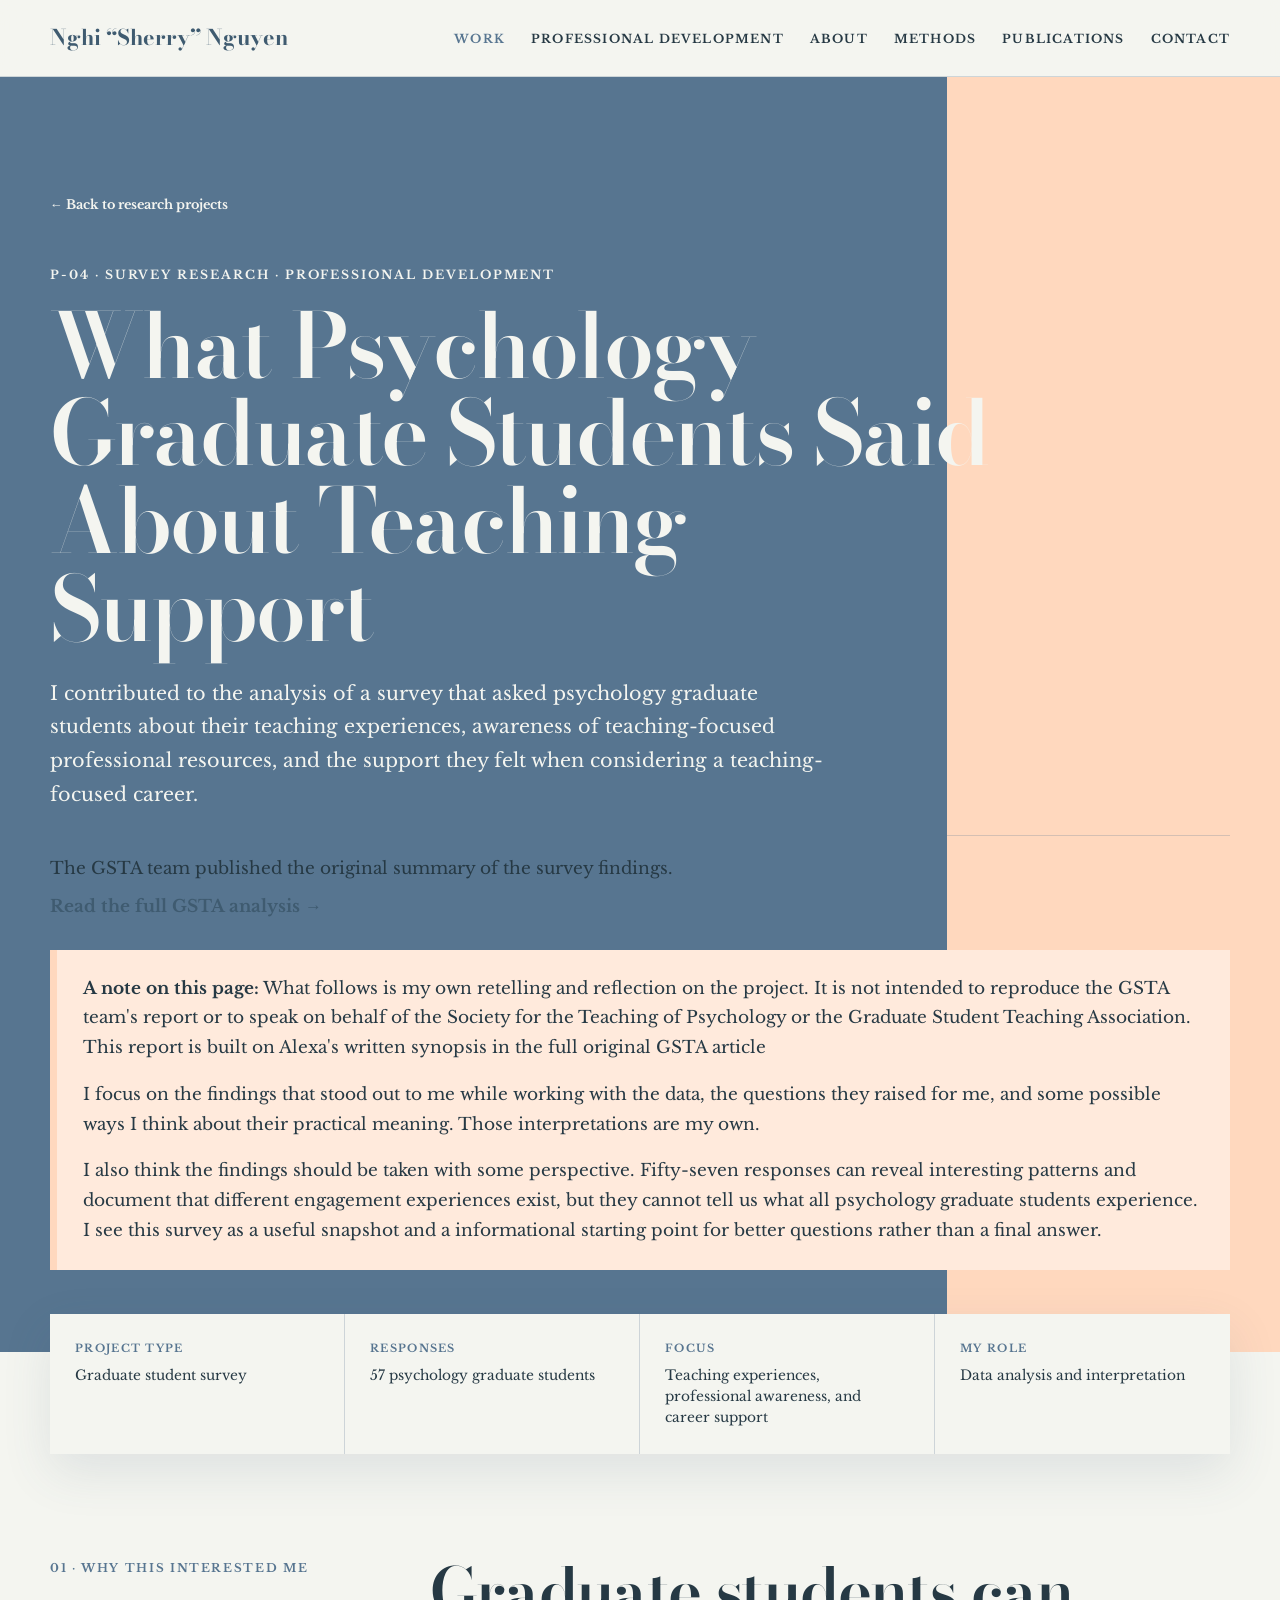
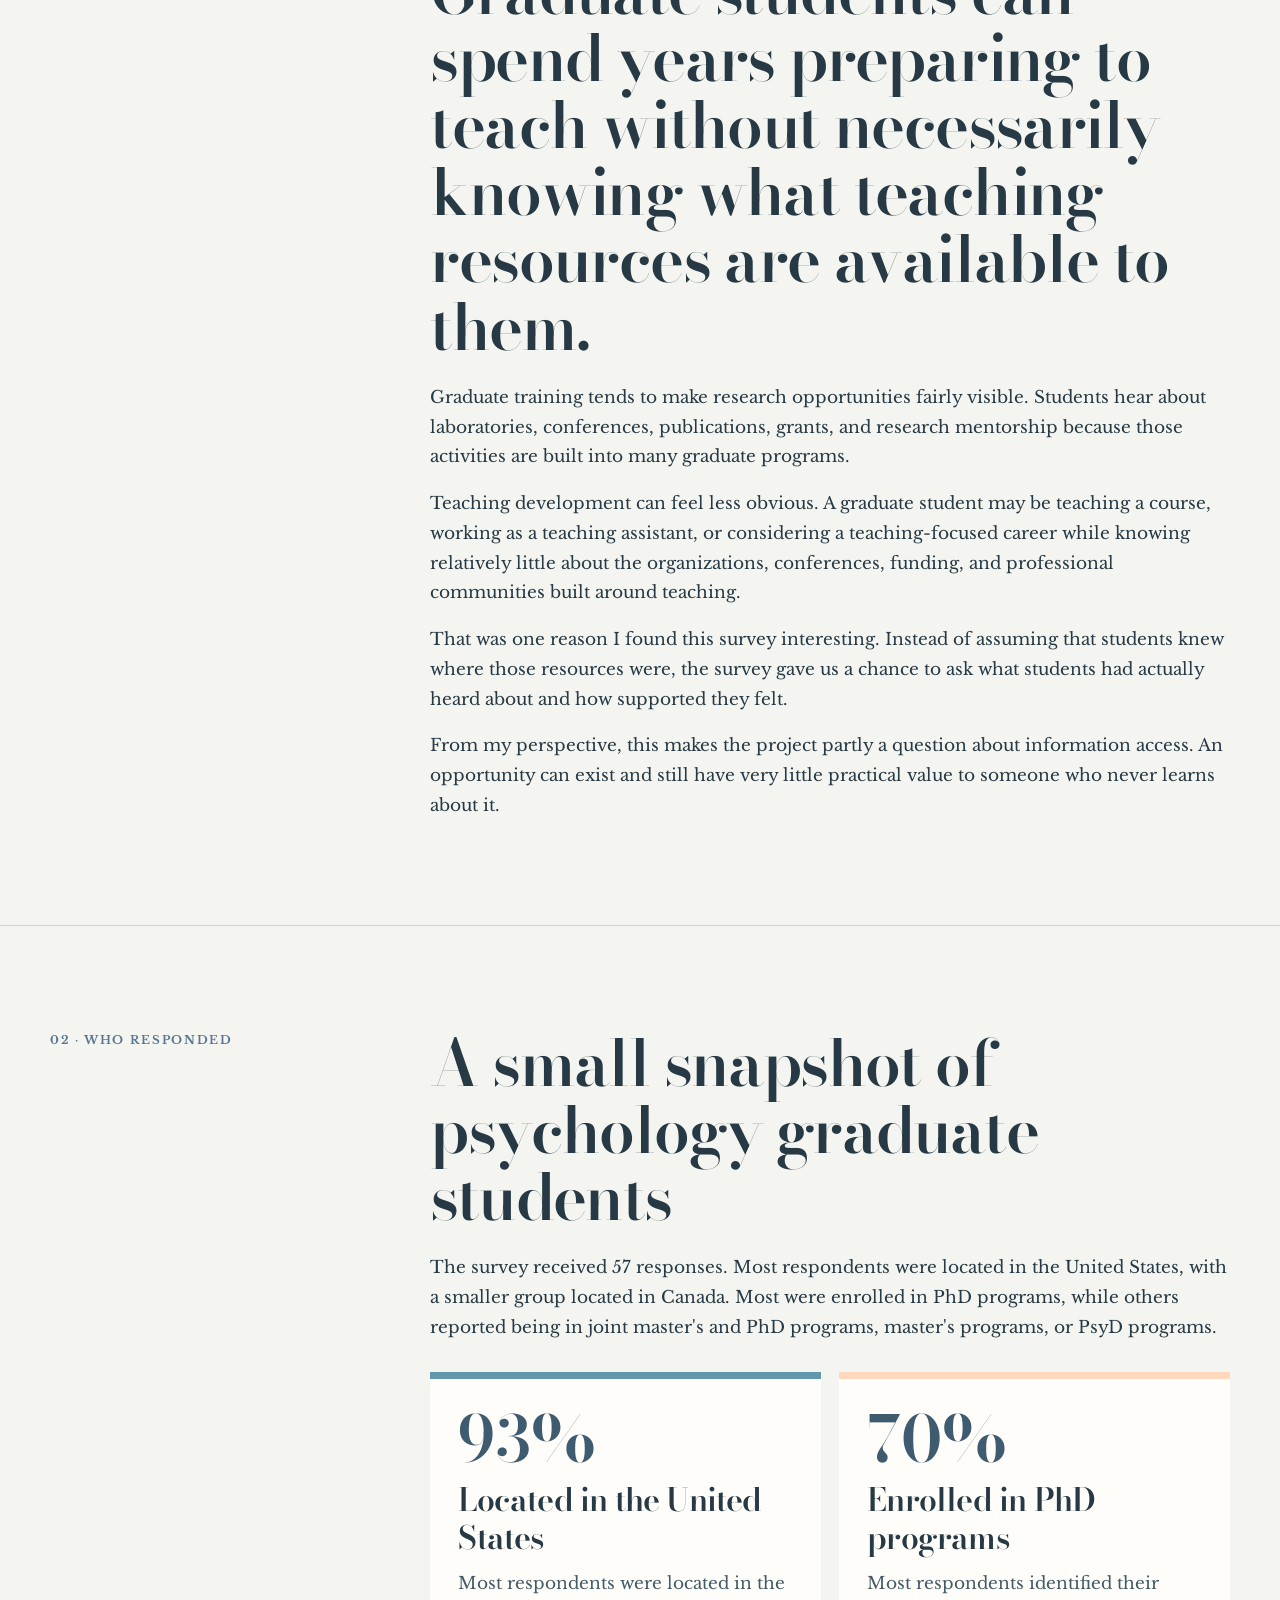
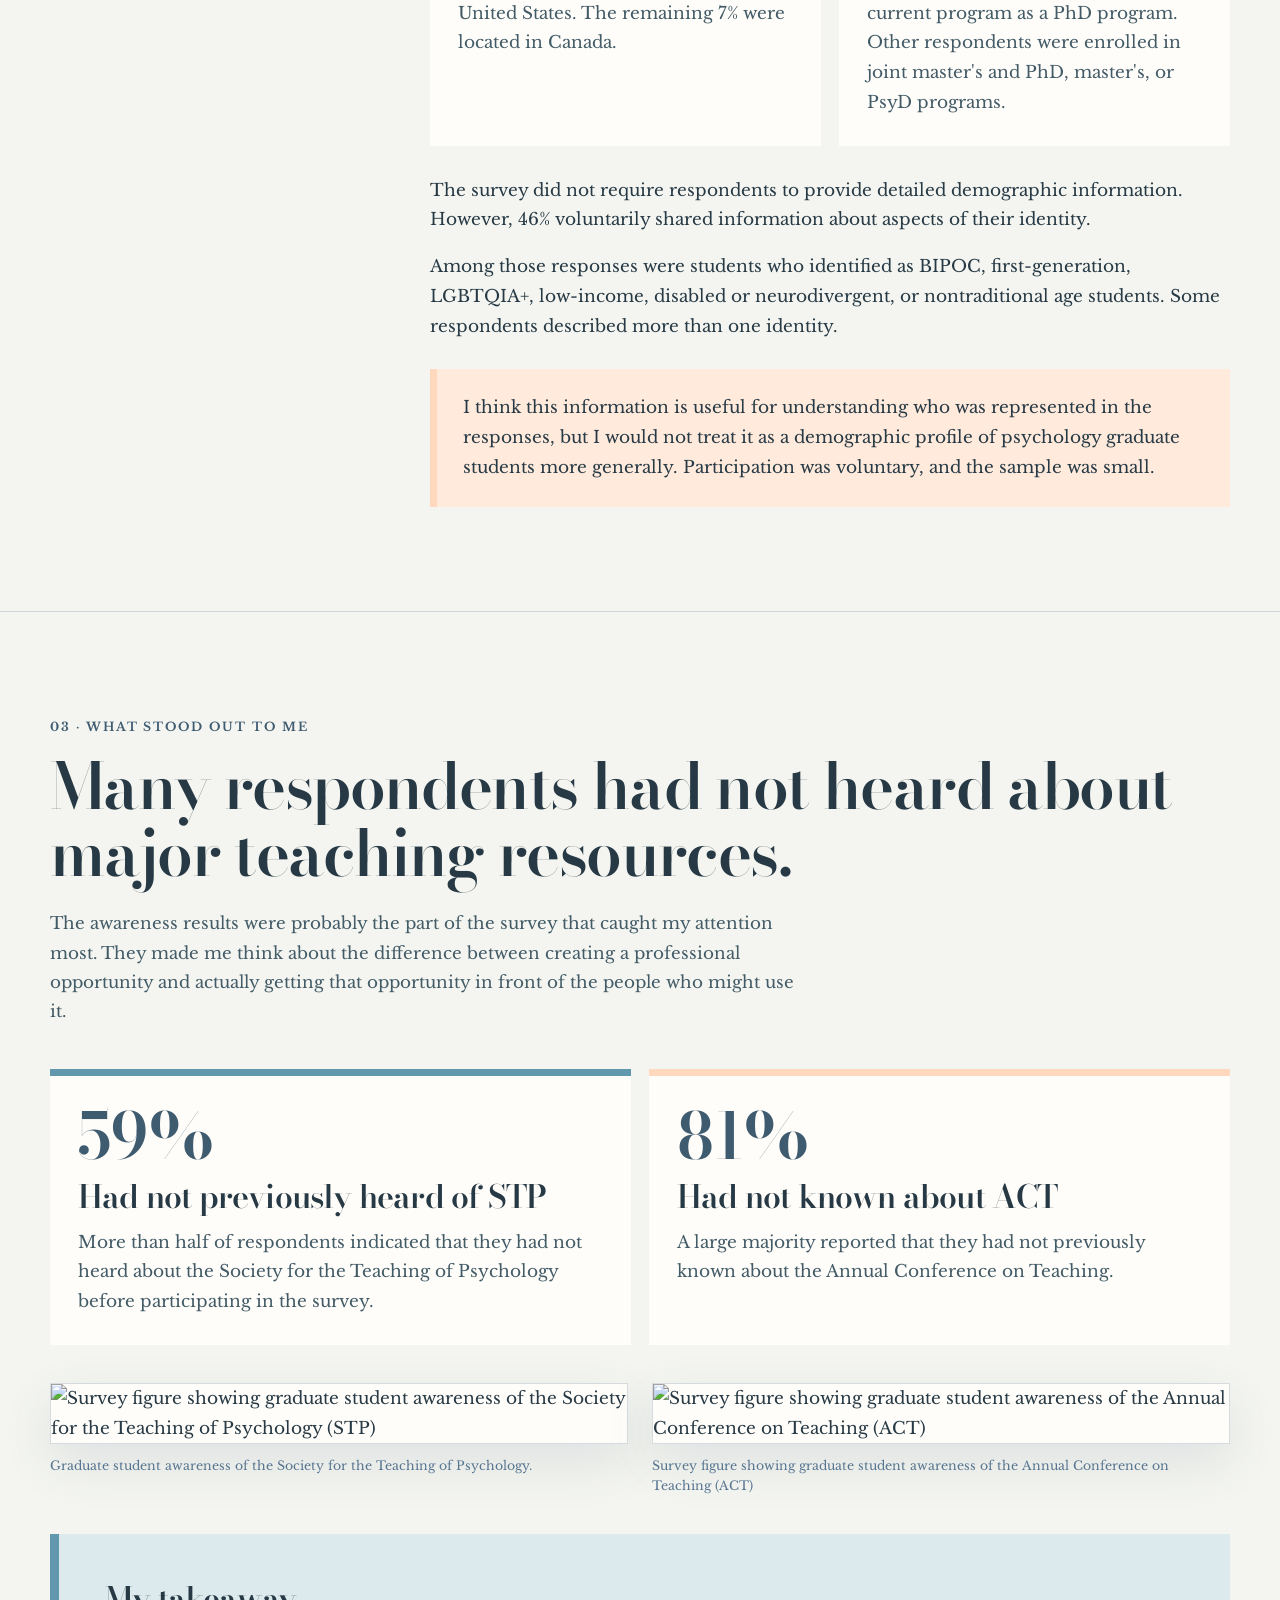
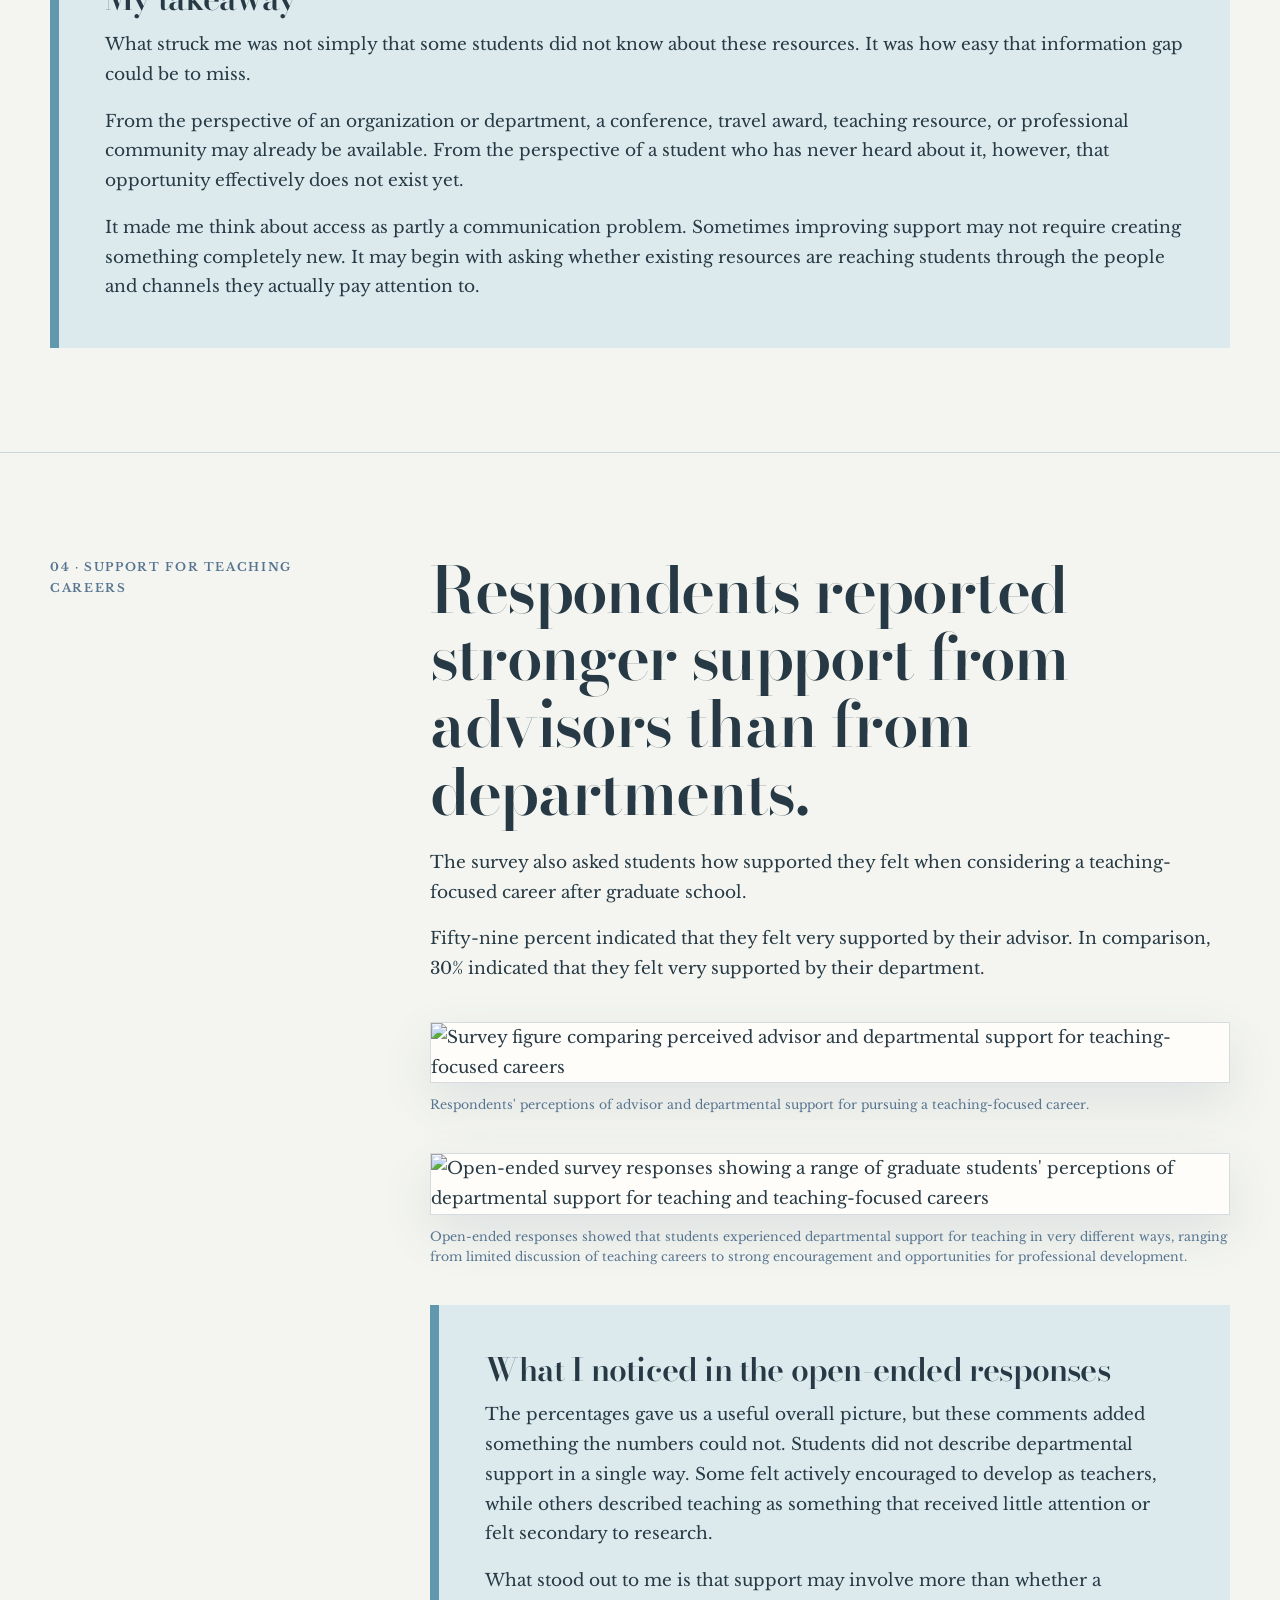
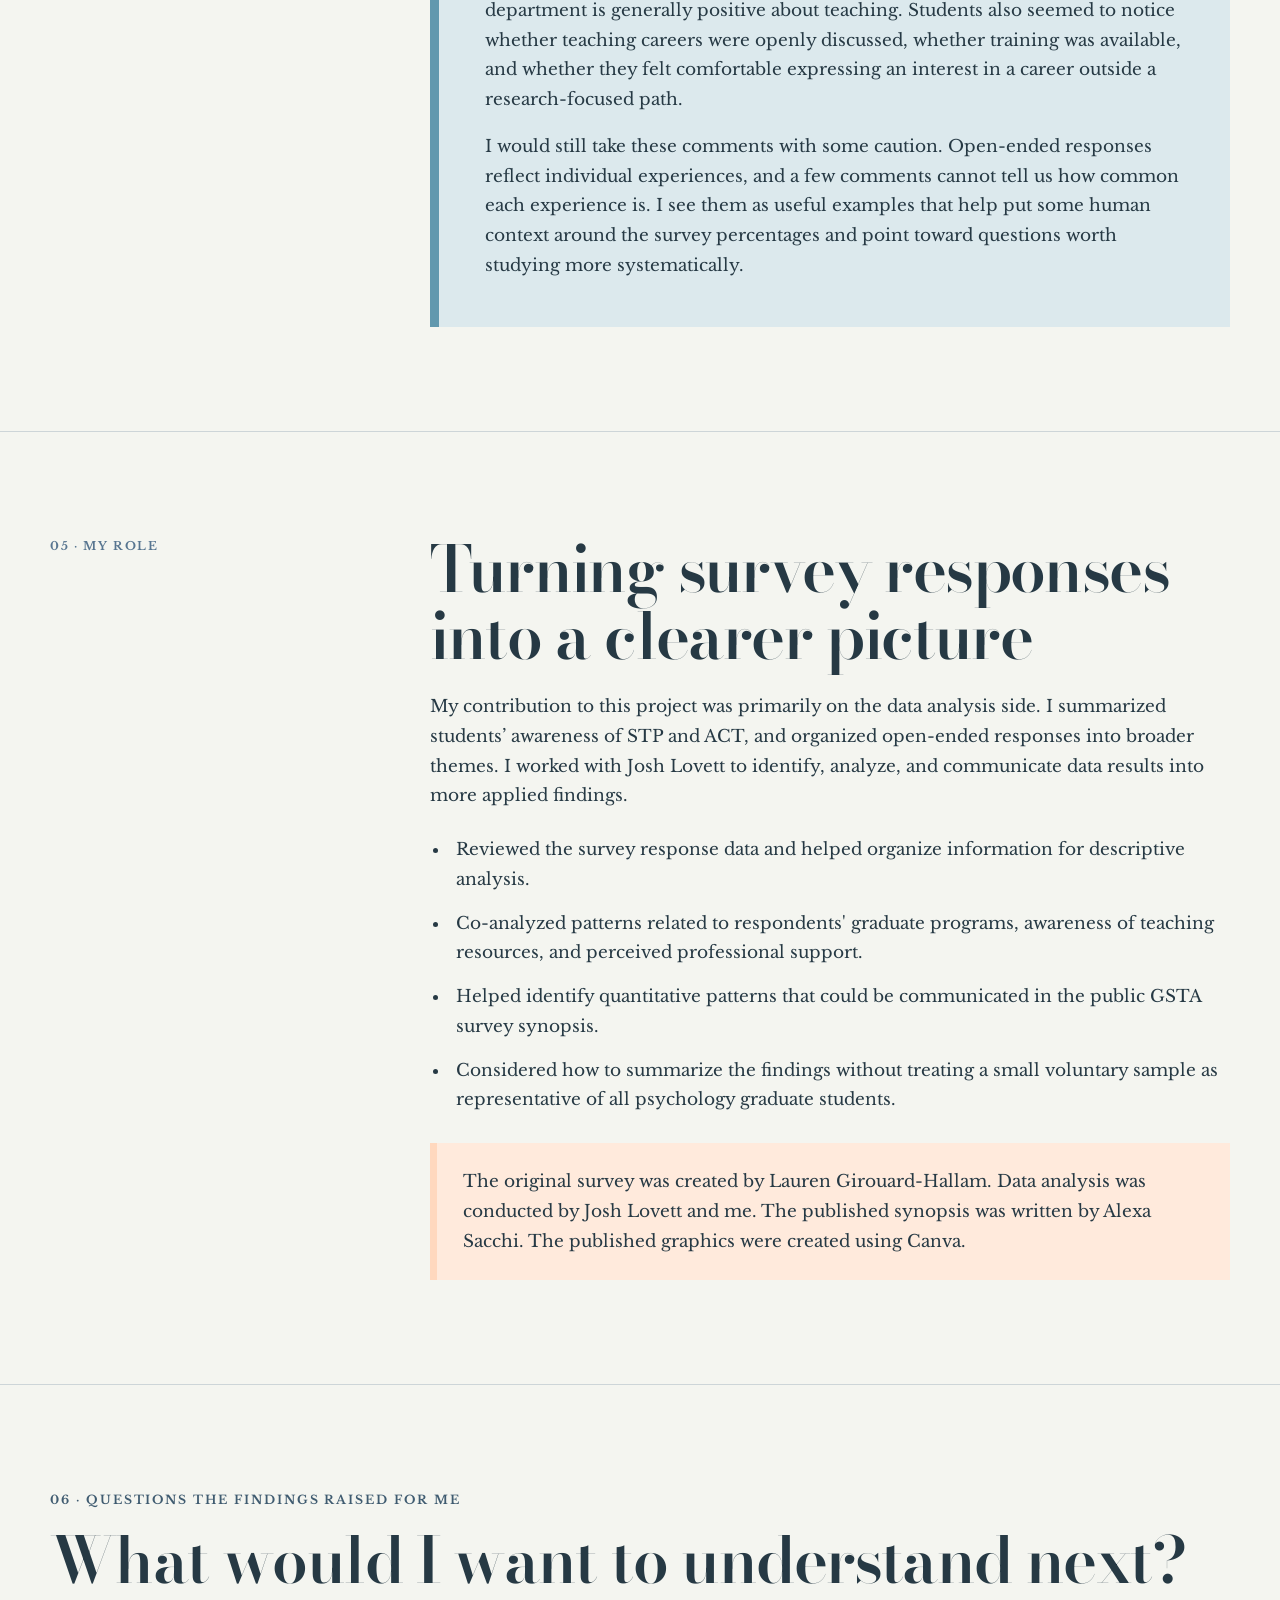
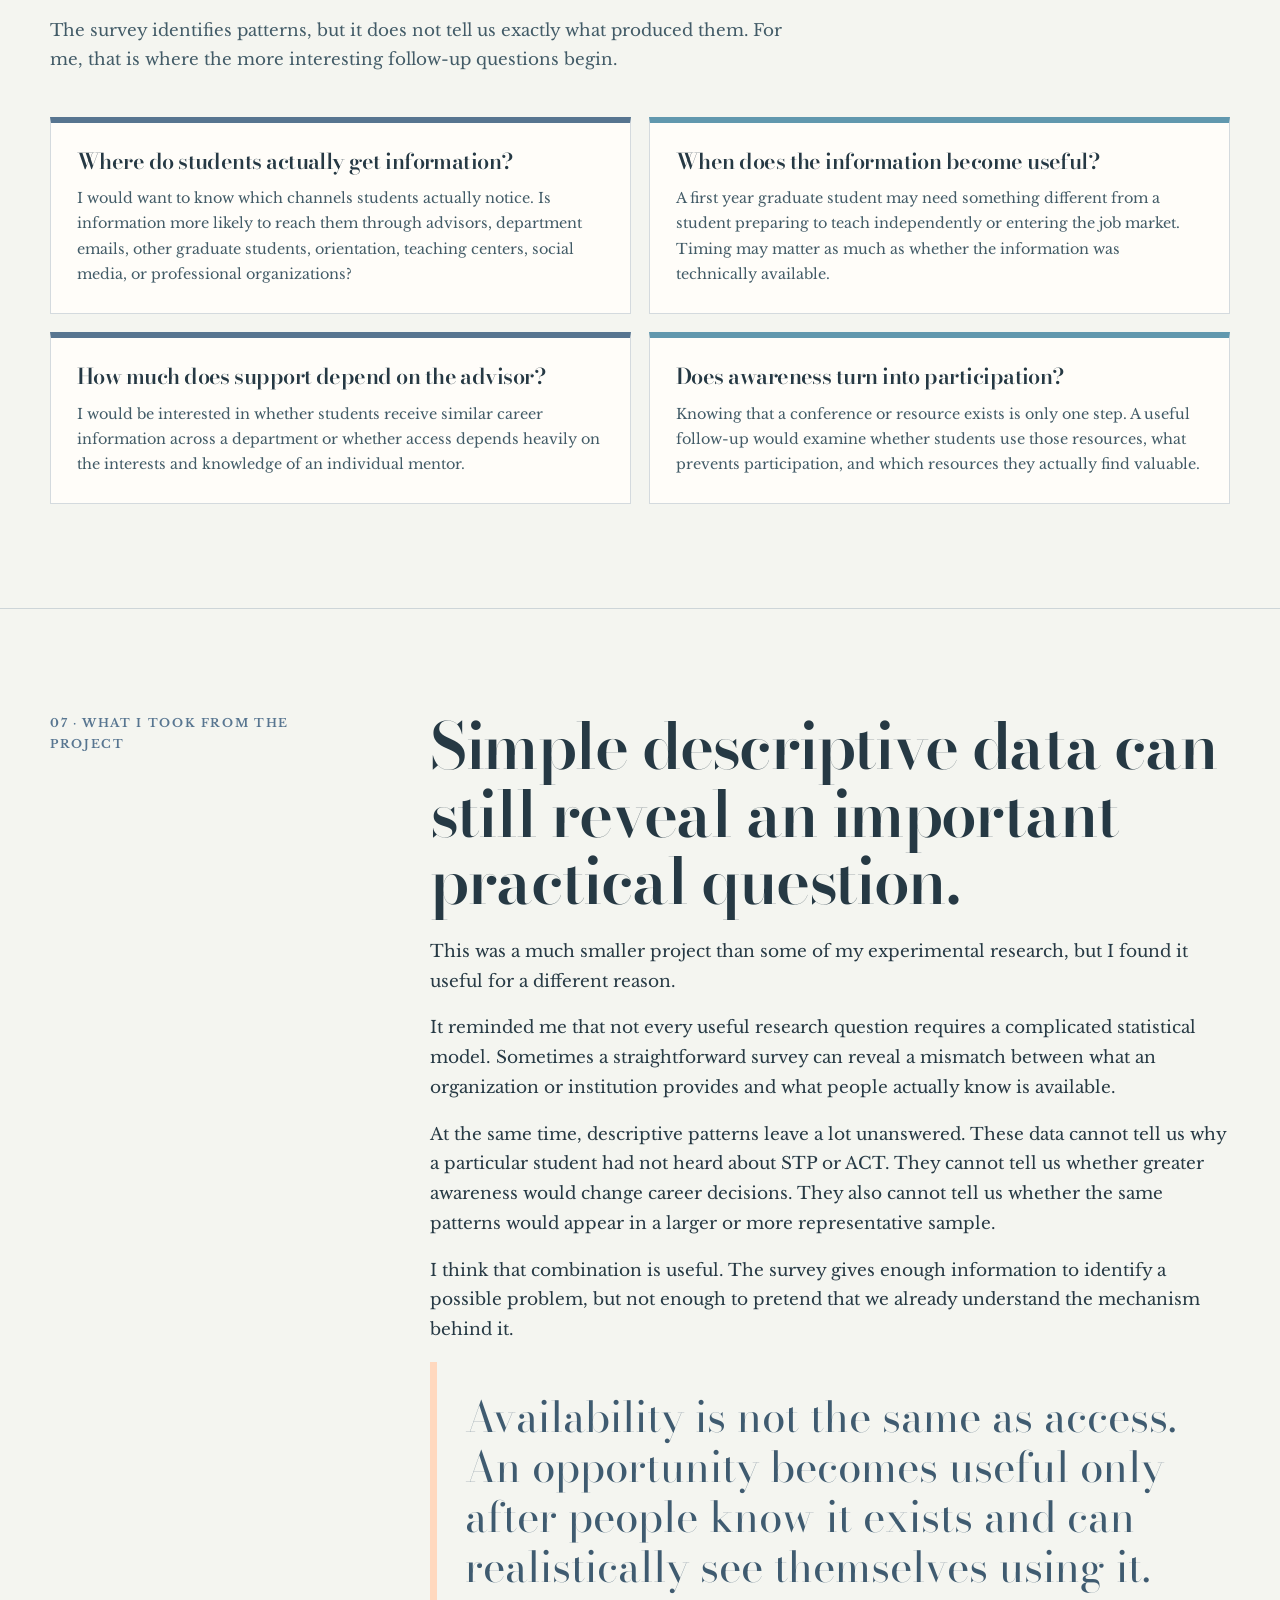
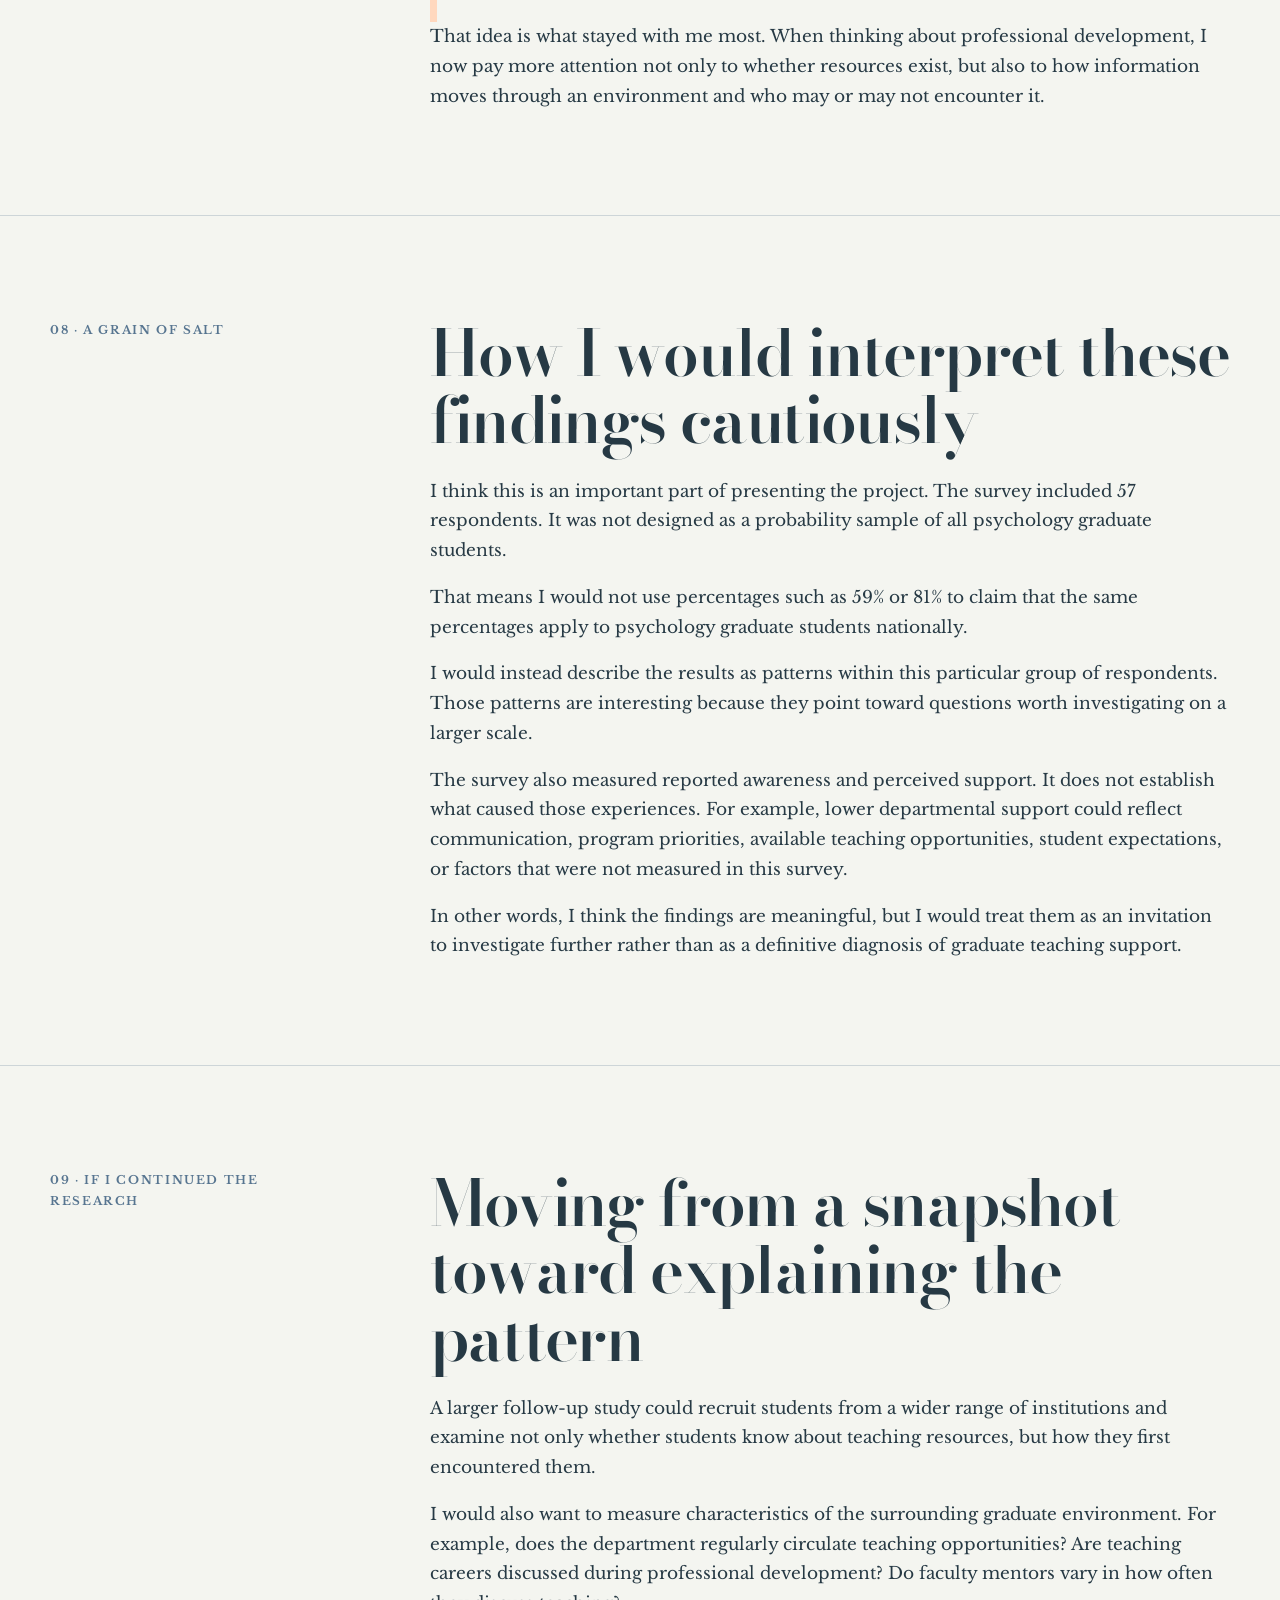
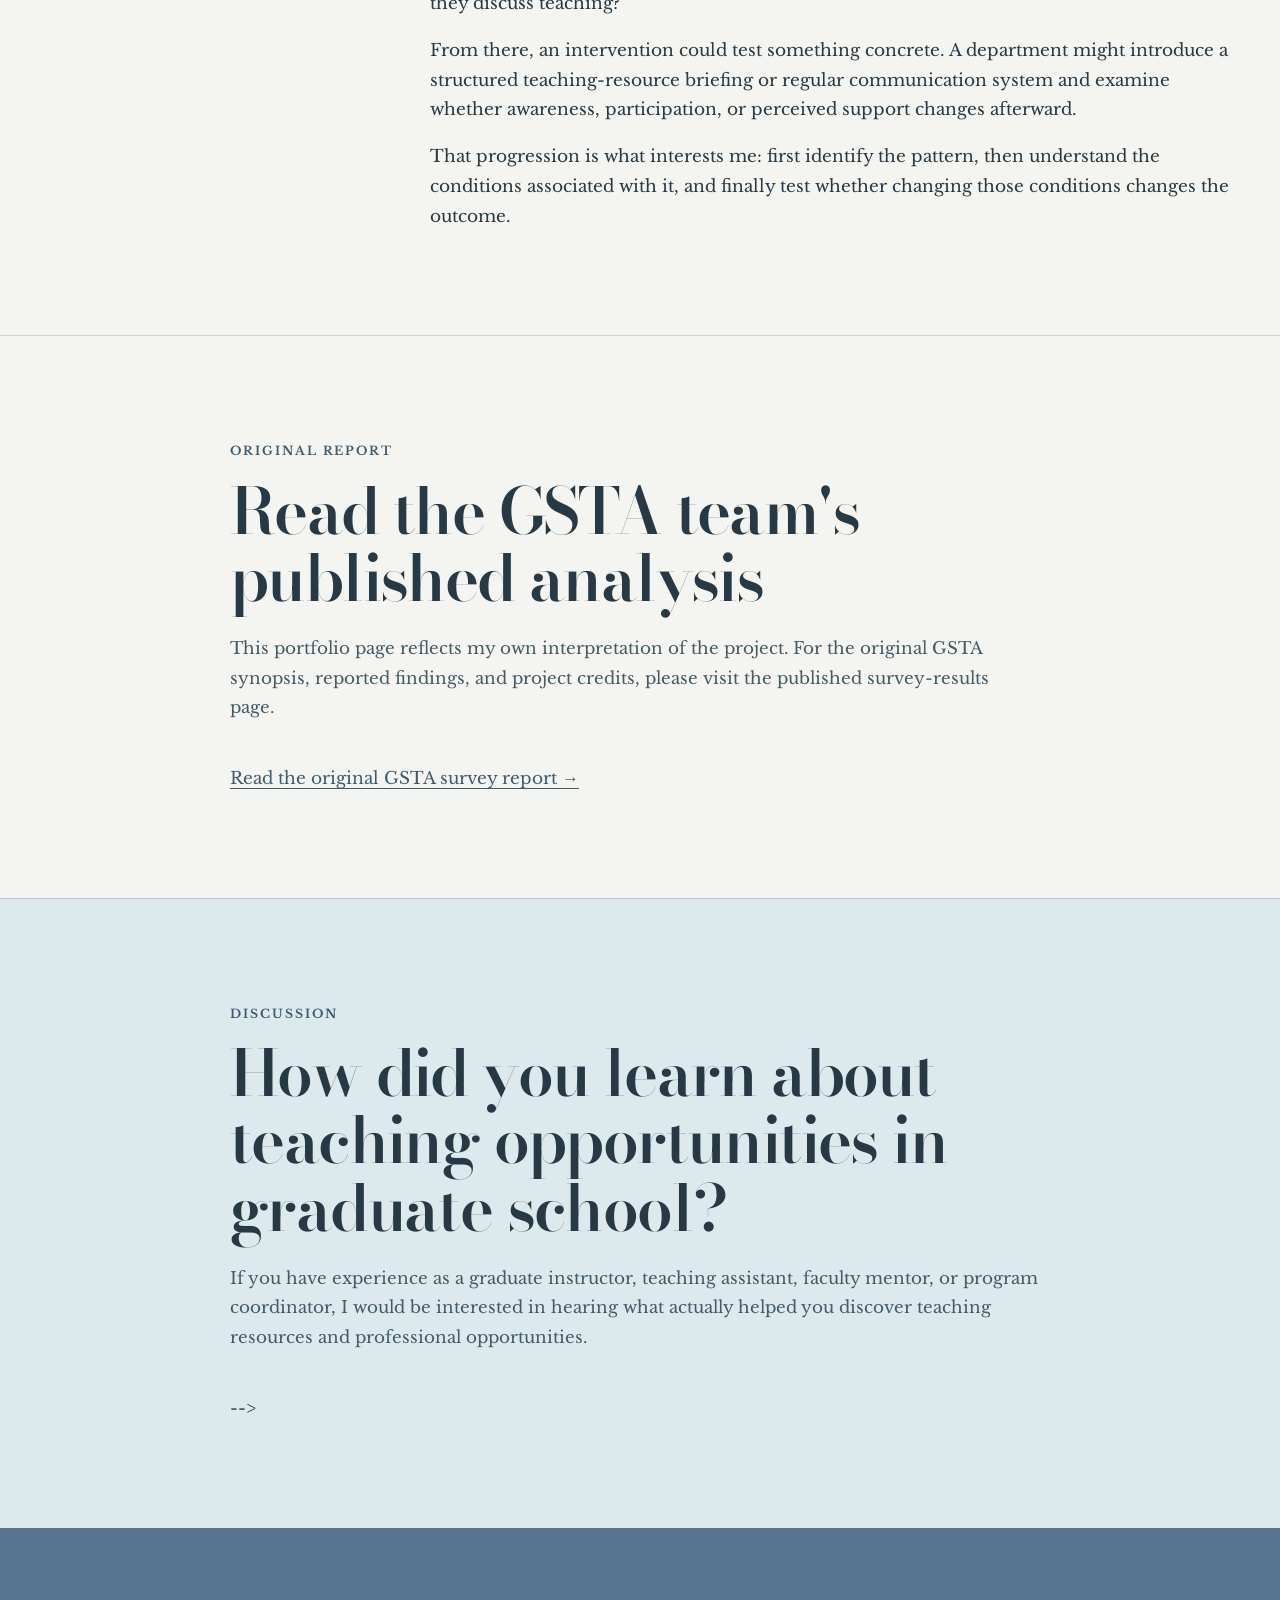
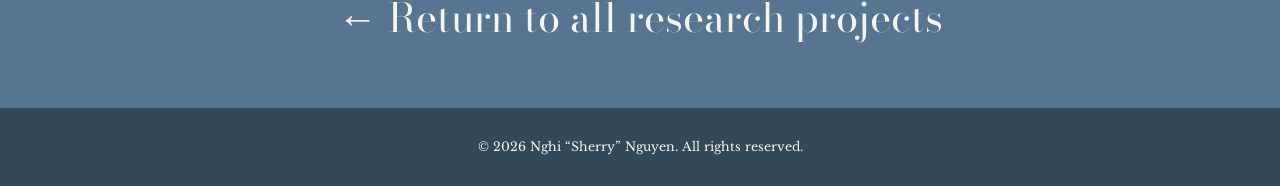
==== commit 09056b33: "Update gsta.html" ====
--- a/gsta.html
+++ b/gsta.html
@@ -367,7 +367,7 @@
           What follows is my own retelling and reflection on the project.
           It is not intended to reproduce the GSTA team's report or to speak
           on behalf of the Society for the Teaching of Psychology or the
-          Graduate Student Teaching Association.
+          Graduate Student Teaching Association. This report is built on Alexa's written synopsis in the full original GSTA article
 
         </p>
 
@@ -976,10 +976,8 @@
 
           <p>
 
-            My contribution to this project was primarily on the analysis
-            side. I worked with Josh Lovett on the survey data and helped
-            summarize patterns that could be communicated clearly to a
-            broader audience.
+            My contribution to this project was primarily on the data analysis
+            side. I summarized students’ awareness of STP and ACT, and organized open-ended responses into broader themes. I worked with Josh Lovett to identify, analyze, and communicate data results into more applied findings.
 
           </p>
 
@@ -1470,10 +1468,21 @@
 
         </p>
 
-
-        <!--
-          PASTE YOUR GISCUS SCRIPT HERE
-          IF YOU WANT COMMENTS ON THIS PAGE
+        <script src="https://giscus.app/client.js"
+        data-repo="nghishnguyen/nghishnguyen.github.io"
+        data-repo-id="R_kgDOTlMnVA"
+        data-category="Ideas"
+        data-category-id="DIC_kwDOTlMnVM4DC4i4"
+        data-mapping="pathname"
+        data-strict="0"
+        data-reactions-enabled="1"
+        data-emit-metadata="0"
+        data-input-position="bottom"
+        data-theme="gruvbox_dark"
+        data-lang="en"
+        crossorigin="anonymous"
+        async>
+</script>
         -->
 
 
